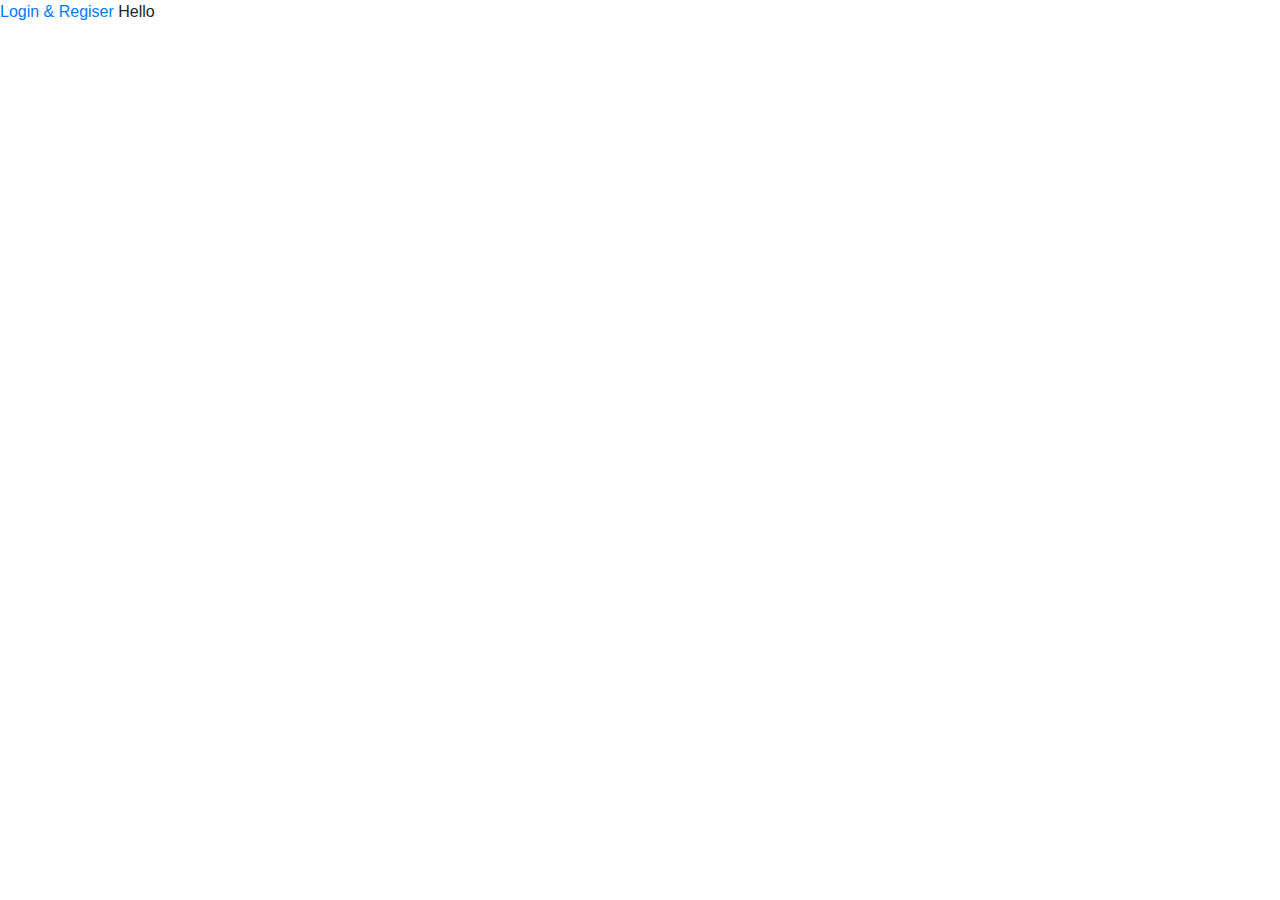
==== index.html @ 0d1318ca "feature ui form signin signup reset password" ====
<!DOCTYPE html>
<html lang="en">
<head>
    <meta charset="UTF-8">
    <meta name="viewport" content="width=device-width, initial-scale=1.0">
    <title>Document</title>

    <!-- Bootstrap css file -->
    <link rel="stylesheet" href="assets/css/bootstrap.min.css">

    <!-- Font Awesome icons -->
    <link rel="stylesheet" href="assets/css/all.min.css">

    <!-- custom css file -->
    <link rel="stylesheet" href="assets/css/styles.css">
</head>
<body>
    <a class="login-trigger" href="#" data-target="#form-login" data-toggle="modal">Login & Regiser</a>

    <div id="form-login" class="login-regiter modal fade" role="dialog">
        <div class="modal-dialog modal-custom">
            <div class="modal-content">
                <div class="modal-body content-form">
                    <button data-dismiss="modal" class="close">&times;</button>
                    <div class="form login-signup-reset">
                        <div class="tab-content">
                            <div class="form-active" id="login">
                                <h5 class="title">ĐĂNG NHẬP</h5>
                                <form action="" method="post">
                                    <div class="field-wrap">
                                        <label class="label-input">
                                            Email<span class="req">*</span>
                                        </label>
                                        <input id="email" name="username" type="email" required autocomplete="off" />
                                    </div>
    
                                    <div class="field-wrap" style="margin-bottom: 35px">
                                        <label class="label-input">
                                            Password<span class="req">*</span>
                                        </label>
                                        <input type="password" name="password" id="password" required autocomplete="off" />
                                    </div>
    
                                    <input in="Login" type="submit" name="button" value="ĐĂNG NHẬP" class="button button-block">
                                    <!-- <button name="button" class="button button-block">Log In</button> -->
                                    <div class="tab-form-active text-center">Bạn chưa có tài khoản? <a class="btn-signup" href="#signup">Đăng kí mới</a></div>
                                    <div class="tab-form-active text-center"><a href="#reset" class="btn-forgot">Quên mật khẩu</a></div>
                                </form>
                            </div>

                            <div id="signup" class="form-sign-up form-active" style="display: none">
                                <h5 class="title">ĐĂNG KÍ</h5>
                                <form action="" method="post">
                                    <div class="top-row">
                                        <div class="field-wrap row-custom">
                                            <!-- <label class="label-input">
                                                Tên<span class="req">*</span>
                                            </label> -->
                                            <input type="text" placeholder="Tên *" name="firstname" required autocomplete="off" />
                                        </div>
    
                                        <div class="field-wrap">
                                            <input type="text" placeholder="Họ *" name="lastname" required autocomplete="off" />
                                        </div>
                                    </div>
    
                                    <div class="field-wrap">
                                        <input type="email" name="email" placeholder="Email *" required autocomplete="off" />
                                    </div>

                                    <div class="field-wrap" style="margin-bottom: 35px">
                                        <input type="password" placeholder="Mật khẩu *" required autocomplete="off" />
                                    </div>

                                    <div class="field-wrap">
                                        <input type="text" name="birthday" placeholder="CMND *" required autocomplete="off" />
                                    </div>

                                    <div class="field-wrap">
                                        <input type="text" name="birthday" placeholder="Ngày/tháng/năm sinh *" required autocomplete="off" />
                                    </div>

                                    <div class="field-wrap">
                                        <input type="text" name="workUnit" placeholder="Đơn vị công tác *" required autocomplete="off" />
                                    </div>

                                    <div class="top-row">
                                        <div class="field-wrap">
                                            <input type="text" placeholder="Ngày vào làm *" name="dateWork" required autocomplete="off" />
                                        </div>
                                        <div class="field-wrap">
                                            <input type="text" placeholder="Chức vụ *" name="position" required autocomplete="off" />
                                        </div>
                                    </div>
    
                                    <button type="submit" name="register" class="button button-block" />ĐĂNG KÍ</button>
                                    <div class="tab-form-active text-center">Bạn có tài khoản? <a class="btn-signup" href="#login">Đăng nhập</a></div>
    
                                </form>
                            </div>

                            <div id="reset" style="display: none">
                                <h5 class="title">LẤY LẠI MẬT KHẨU</h5>
                                <form action="" method="post">
                                    <div class="field-wrap">
                                        <label class="label-input">
                                            Địa chỉ Email bạn đã đăng kí<span class="req">*</span>
                                        </label>
                                        <input id="email" name="username" type="email" required autocomplete="off" />
                                    </div>
    
                                    <input in="reset" type="submit" name="button" value="GỬI MẬT KHẨU" class="button button-block">
                                    <!-- <button name="button" class="button button-block">Log In</button> -->
                                    <div class="tab-form-active text-center">Bạn chưa có tài khoản? <a class="btn-signup" href="#signup">Đăng kí mới</a></div>
                                </form>
                            </div>

                        </div><!-- tab-content -->
                    </div> <!-- /form -->
                </div>
            </div>
        </div>
    </div>
    
    Hello
    <!-- Jquery js file -->
    <script src="assets/js/jquery.3.6.js"></script>
    <!-- Bootstrap js file -->
    <script src="assets/js/bootstrap.min.js"></script>

    <script src="assets/js/main.js"></script>
</body>
</html>
---- assets/css/styles.css ----
/*
    Theme Name: 
    Theme Description: 
    Author: Nguyen Dinh Trieu
    Version: 1.0.0
*/
body {
  font-family: 'Roboto', sans-serif;
}

/*
 =================== Table Of Content ===================
 1. Form Login & Register
*/
/*1. Form Login & Regiter*/
.login-regiter .modal-custom .modal-content {
  border: none;
  border-radius: 9px;
}

.login-regiter .modal-custom .modal-content .form-sign-up .field-wrap {
  margin-bottom: 15px !important;
}

.login-regiter .modal-custom .modal-content .content-form .form {
  max-width: 600px;
  margin: 15px auto;
  color: #000;
  padding: 0 20px;
}

.login-regiter .modal-custom .modal-content .content-form .form .tab-content .title {
  text-align: center;
  margin-bottom: 20px;
}

.login-regiter .modal-custom .modal-content .content-form .form .tab-content label {
  position: absolute;
  left: 13px;
  color: #333333c2;
  -webkit-transition: all 0.25s ease;
  transition: all 0.25s ease;
  -webkit-backface-visibility: hidden;
  pointer-events: none;
  font-size: 18px;
  top: 50%;
  -webkit-transform: translateY(-50%);
          transform: translateY(-50%);
}

.login-regiter .modal-custom .modal-content .content-form .form .tab-content label .req {
  margin: 2px;
}

.login-regiter .modal-custom .modal-content .content-form .form .tab-content label.active {
  -webkit-transform: translateY(20px);
  transform: translateY(20px);
  left: 2px;
  font-size: 14px;
}

.login-regiter .modal-custom .modal-content .content-form .form .tab-content label.active .req {
  opacity: 0;
}

.login-regiter .modal-custom .modal-content .content-form .form .tab-content .button {
  border: 0;
  outline: none;
  border-radius: 9px;
  padding: 10px 0;
  font-size: 18px;
  font-weight: 500;
  text-transform: uppercase;
  letter-spacing: .1em;
  background: #38aae6;
  color: #ffffff;
  -webkit-transition: all 0.5s ease;
  transition: all 0.5s ease;
  -webkit-appearance: none;
  margin-top: 5px;
  margin-bottom: 15px;
}

.login-regiter .modal-custom .modal-content .content-form .form .tab-content .button-block {
  display: block;
  width: 100%;
}

.login-regiter .modal-custom .modal-content .content-form .form .tab-content input {
  font-size: 18px;
  display: block;
  width: 100%;
  height: 100%;
  padding: 8px 10px;
  background: none;
  background-image: none;
  border: 1px solid #a0b3b0;
  border-radius: 9px;
  -webkit-transition: border-color .25s ease, -webkit-box-shadow .25s ease;
  transition: border-color .25s ease, -webkit-box-shadow .25s ease;
  transition: border-color .25s ease, box-shadow .25s ease;
  transition: border-color .25s ease, box-shadow .25s ease, -webkit-box-shadow .25s ease;
}

.login-regiter .modal-custom .modal-content .content-form .form .tab-content input:focus {
  outline: 0;
  border-color: #38aae6;
}

.login-regiter .modal-custom .modal-content .content-form .tab {
  color: #555;
  margin-bottom: 4px;
  font-size: 16px;
}

.login-regiter .modal-custom .modal-content .content-form .tab .btn-signup {
  text-decoration: none;
  color: #555;
  border-bottom: 1px solid #999999;
  -webkit-transition: all ease 0.3s;
  transition: all ease 0.3s;
  font-size: 16px;
}

.login-regiter .modal-custom .modal-content .content-form .tab .btn-signup:hover {
  color: #38aae6;
  border-bottom: 1px solid #38aae6;
}

.login-regiter .modal-custom .modal-content .content-form .btn-forgot {
  text-decoration: none;
  color: red;
}

.login-regiter .modal-custom .modal-content .content-form .text-center {
  text-align: center;
}

.login-regiter .modal-custom .modal-content .content-form .tab-group {
  list-style: none;
  padding: 0;
  margin: 0 0 20px 0;
}

.login-regiter .modal-custom .modal-content .content-form .tab-group:after {
  content: "";
  display: table;
  clear: both;
}

.login-regiter .modal-custom .modal-content .content-form .tab-group li a {
  display: block;
  text-decoration: none;
  padding: 15px;
  background: rgba(160, 179, 176, 0.25);
  color: #a0b3b0;
  font-size: 20px;
  float: left;
  width: 50%;
  text-align: center;
  cursor: pointer;
  -webkit-transition: .5s ease;
  transition: .5s ease;
}

.login-regiter .modal-custom .modal-content .content-form .tab-group li a:hover {
  background: #179b77;
  color: #ffffff;
}

.login-regiter .modal-custom .modal-content .content-form .tab-group .active a {
  background: #1ab188;
  color: #ffffff;
}

.login-regiter .modal-custom .modal-content .content-form .tab-content > div:last-child {
  display: none;
}

.login-regiter .modal-custom .modal-content .content-form .field-wrap {
  position: relative;
  margin-bottom: 30px;
}

.login-regiter .modal-custom .modal-content .content-form .top-row:after {
  content: "";
  display: table;
  clear: both;
}

.login-regiter .modal-custom .modal-content .content-form .top-row > div {
  float: left;
  width: 48%;
  margin-right: 4%;
}

.login-regiter .modal-custom .modal-content .content-form .top-row > div:last-child {
  margin: 0;
}
/*# sourceMappingURL=styles.css.map */
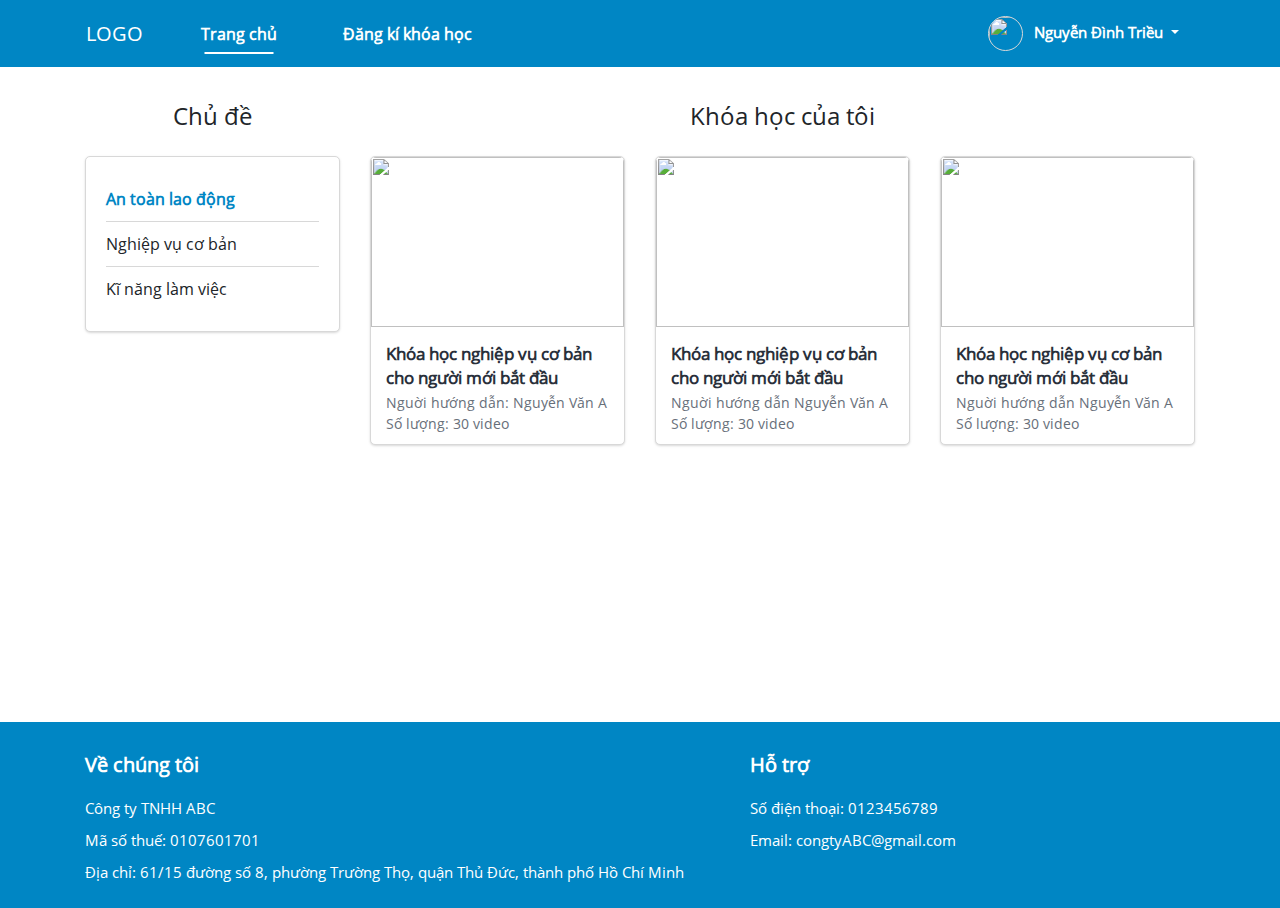
==== commit 6ca63e36: "feature ui user login" ====
--- a/index.html
+++ b/index.html
@@ -3,7 +3,7 @@
 <head>
     <meta charset="UTF-8">
     <meta name="viewport" content="width=device-width, initial-scale=1.0">
-    <title>Document</title>
+    <title>Trang chủ</title>
 
     <!-- Bootstrap css file -->
     <link rel="stylesheet" href="assets/css/bootstrap.min.css">
@@ -15,115 +15,155 @@
     <link rel="stylesheet" href="assets/css/styles.css">
 </head>
 <body>
-    <a class="login-trigger" href="#" data-target="#form-login" data-toggle="modal">Login & Regiser</a>
+    <div class="course-list-wp">
+        <div class="header">
+            <nav class="navbar navbar-expand-md navbar-light container">
+                <a class="navbar-brand logo" style="color: white; margin-right: 30px;" href="#">LOGO</a>
+                <button class="navbar-toggler" type="button" data-toggle="collapse" data-target="#navbarNavDropdown" aria-controls="navbarNavDropdown" aria-expanded="false" aria-label="Toggle navigation">
+                    <i class="fa fa-bars" style="color:#ffffff;" aria-hidden="true"></i>
+                </button>
 
-    <div id="form-login" class="login-regiter modal fade" role="dialog">
-        <div class="modal-dialog modal-custom">
-            <div class="modal-content">
-                <div class="modal-body content-form">
-                    <button data-dismiss="modal" class="close">&times;</button>
-                    <div class="form login-signup-reset">
-                        <div class="tab-content">
-                            <div class="form-active" id="login">
-                                <h5 class="title">ĐĂNG NHẬP</h5>
-                                <form action="" method="post">
-                                    <div class="field-wrap">
-                                        <label class="label-input">
-                                            Email<span class="req">*</span>
-                                        </label>
-                                        <input id="email" name="username" type="email" required autocomplete="off" />
-                                    </div>
-    
-                                    <div class="field-wrap" style="margin-bottom: 35px">
-                                        <label class="label-input">
-                                            Password<span class="req">*</span>
-                                        </label>
-                                        <input type="password" name="password" id="password" required autocomplete="off" />
-                                    </div>
-    
-                                    <input in="Login" type="submit" name="button" value="ĐĂNG NHẬP" class="button button-block">
-                                    <!-- <button name="button" class="button button-block">Log In</button> -->
-                                    <div class="tab-form-active text-center">Bạn chưa có tài khoản? <a class="btn-signup" href="#signup">Đăng kí mới</a></div>
-                                    <div class="tab-form-active text-center"><a href="#reset" class="btn-forgot">Quên mật khẩu</a></div>
-                                </form>
+                <div class="collapse navbar-collapse" id="navbarNavDropdown">
+                    <div class="navbar-nav nav-custom">
+                      <div style="display: flex; align-items: center;">
+                            <div class="nav-item">
+                                <a class="nav-link link-custom active" href="index.html">Trang chủ<span class="sr-only">(current)</span></a>
                             </div>
+                            <div class="nav-item">
+                                <a class="nav-link link-custom" href="regiterScourse.html">Đăng kí khóa học</a>
+                            </div>
+                      </div>
 
-                            <div id="signup" class="form-sign-up form-active" style="display: none">
-                                <h5 class="title">ĐĂNG KÍ</h5>
-                                <form action="" method="post">
-                                    <div class="top-row">
-                                        <div class="field-wrap row-custom">
-                                            <!-- <label class="label-input">
-                                                Tên<span class="req">*</span>
-                                            </label> -->
-                                            <input type="text" placeholder="Tên *" name="firstname" required autocomplete="off" />
+                        <div class="nav-item dropdown dropdown-info">
+                            <a class="nav-link dropdown-toggle info-user" href="#" id="navbarDropdownMenuLink" data-toggle="dropdown" aria-haspopup="true" aria-expanded="false">
+                                    <img class="avatar-user" src="https://64.media.tumblr.com/08e9fcba730f27bc84c15972f7a339ec/d969fd132721b19f-7a/s1280x1920/8ee0c44d857814e38a157ab944991b3f6662343e.jpg" alt="" srcset="">
+                                    <span class="name-user">Nguyễn Đình Triều</span>
+                            </a>
+                            <div class="dropdown-menu" aria-labelledby="navbarDropdownMenuLink">
+                                <a class="dropdown-item" href="#">Chỉnh sửa thông tin</a>
+                                <a class="dropdown-item" href="#">Đăng xuất</a>
+                            </div>
+                        </div>
+                    </div>
+                </div>
+            </nav>
+        </div>
+
+        <div class="container list-my-course">
+            <div class="row">
+                <div class="category col-md-12 col-lg-3">
+                    <h4 class="text-center title">Chủ đề</h4>
+                    <ul>
+                        <li class="item-cate active">An toàn lao động</li>
+                        <li class="item-cate">Nghiệp vụ cơ bản</li>
+                        <li class="item-cate">Kĩ năng làm việc</li>
+                    </ul>
+                </div>
+                
+                <div class="list-video col-md-12 col-lg-9">
+                    <h4 class="text-center title">Khóa học của tôi</h4>
+                    <ul class="row">
+                        <li class="col-sm-6 col-md-6 col-lg-4 item-course-wp">
+                            <div class="item">
+                                <a href="learnScourse.html">
+                                    <img class="img-fluid" src="https://64.media.tumblr.com/ae33a92f694ce59eba935b057c29a856/40fc6627ba1cdcf5-1a/s1280x1920/b0705d895f0a790297ae4bf7297b19aad769a8c6.jpg" alt="" srcset="">
+                                    <div class="source-info">
+                                        <h4 class="course-title">Khóa học nghiệp vụ cơ bản cho người mới bắt đầu</h4>
+                                        <div class="sub-title">
+                                            <span>Nguời hướng dẫn:</span>
+                                            <span>Nguyễn Văn A</span>
                                         </div>
-    
-                                        <div class="field-wrap">
-                                            <input type="text" placeholder="Họ *" name="lastname" required autocomplete="off" />
+                                        <div class="sub-title">
+                                            <span>Số lượng: </span>
+                                            <span>30 video</span>
                                         </div>
                                     </div>
-    
-                                    <div class="field-wrap">
-                                        <input type="email" name="email" placeholder="Email *" required autocomplete="off" />
-                                    </div>
-
-                                    <div class="field-wrap" style="margin-bottom: 35px">
-                                        <input type="password" placeholder="Mật khẩu *" required autocomplete="off" />
-                                    </div>
-
-                                    <div class="field-wrap">
-                                        <input type="text" name="birthday" placeholder="CMND *" required autocomplete="off" />
-                                    </div>
-
-                                    <div class="field-wrap">
-                                        <input type="text" name="birthday" placeholder="Ngày/tháng/năm sinh *" required autocomplete="off" />
-                                    </div>
-
-                                    <div class="field-wrap">
-                                        <input type="text" name="workUnit" placeholder="Đơn vị công tác *" required autocomplete="off" />
-                                    </div>
-
-                                    <div class="top-row">
-                                        <div class="field-wrap">
-                                            <input type="text" placeholder="Ngày vào làm *" name="dateWork" required autocomplete="off" />
+                                </a>
+                            </div>
+                        </li>
+                        <li class="col-sm-6 col-md-6 col-lg-4 item-course-wp">
+                            <div class="item">
+                                <a href="learnScourse.html">
+                                    <img class="img-fluid" src="https://64.media.tumblr.com/ae33a92f694ce59eba935b057c29a856/40fc6627ba1cdcf5-1a/s1280x1920/b0705d895f0a790297ae4bf7297b19aad769a8c6.jpg" alt="" srcset="">
+                                    <div class="source-info">
+                                        <h4 class="course-title">Khóa học nghiệp vụ cơ bản cho người mới bắt đầu</h4>
+                                        <div class="sub-title">
+                                            <span>Nguời hướng dẫn</span>
+                                            <span>Nguyễn Văn A</span>
                                         </div>
-                                        <div class="field-wrap">
-                                            <input type="text" placeholder="Chức vụ *" name="position" required autocomplete="off" />
+                                        <div class="sub-title">
+                                            <span>Số lượng: </span>
+                                            <span>30 video</span>
                                         </div>
                                     </div>
-    
-                                    <button type="submit" name="register" class="button button-block" />ĐĂNG KÍ</button>
-                                    <div class="tab-form-active text-center">Bạn có tài khoản? <a class="btn-signup" href="#login">Đăng nhập</a></div>
-    
-                                </form>
+                                </a>
                             </div>
-
-                            <div id="reset" style="display: none">
-                                <h5 class="title">LẤY LẠI MẬT KHẨU</h5>
-                                <form action="" method="post">
-                                    <div class="field-wrap">
-                                        <label class="label-input">
-                                            Địa chỉ Email bạn đã đăng kí<span class="req">*</span>
-                                        </label>
-                                        <input id="email" name="username" type="email" required autocomplete="off" />
+                        </li>
+                        <li class="col-sm-6 col-md-6 col-lg-4 item-course-wp">
+                            <div class="item">
+                                <a href="learnScourse.html">
+                                    <img class="img-fluid" src="https://64.media.tumblr.com/ae33a92f694ce59eba935b057c29a856/40fc6627ba1cdcf5-1a/s1280x1920/b0705d895f0a790297ae4bf7297b19aad769a8c6.jpg" alt="" srcset="">
+                                    <div class="source-info">
+                                        <h4 class="course-title">Khóa học nghiệp vụ cơ bản cho người mới bắt đầu</h4>
+                                        <div class="sub-title">
+                                            <span>Nguời hướng dẫn</span>
+                                            <span>Nguyễn Văn A</span>
+                                        </div>
+                                        <div class="sub-title">
+                                            <span>Số lượng: </span>
+                                            <span>30 video</span>
+                                        </div>
                                     </div>
-    
-                                    <input in="reset" type="submit" name="button" value="GỬI MẬT KHẨU" class="button button-block">
-                                    <!-- <button name="button" class="button button-block">Log In</button> -->
-                                    <div class="tab-form-active text-center">Bạn chưa có tài khoản? <a class="btn-signup" href="#signup">Đăng kí mới</a></div>
-                                </form>
+                                </a>
                             </div>
-
-                        </div><!-- tab-content -->
-                    </div> <!-- /form -->
+                        </li>
+                    </ul>
                 </div>
             </div>
         </div>
+
+        <div class="footer">
+            <div class="container">
+                <div class="row">
+                    <div class="col-lg-7">
+                        <div class="box">
+                            <div class="title">Về chúng tôi</div>
+                            <ul class="content">
+                                <li>Công ty TNHH ABC</li>
+                                <li>
+                                    <span>Mã số thuế:</span>
+                                    <span>0107601701</span>
+                                </li>
+                                <li>
+                                    <span>Địa chỉ:</span>
+                                    <span>61/15 đường số 8, phường Trường Thọ, quận Thủ Đức, thành phố Hồ Chí Minh</span>
+                                </li>
+                               
+                            </ul>
+                        </div>
+                    </div>
+                    <div class="col-lg-5">
+                        <div class="box">
+                            <div class="title">Hỗ trợ</div>
+                            <ul class="content">
+                                <li>
+                                    <span>Số điện thoại: </span>
+                                    <span>0123456789</span>
+                                </li>
+                                <li>
+                                    <span>Email: </span>
+                                    <span>congtyABC@gmail.com</span>
+                                </li>
+                            </ul>
+                        </div>
+                    </div>
+                </div>
+            </div>
+        </div>
+
     </div>
-    
-    Hello
-    <!-- Jquery js file -->
+
+         <!-- Jquery js file -->
     <script src="assets/js/jquery.3.6.js"></script>
     <!-- Bootstrap js file -->
     <script src="assets/js/bootstrap.min.js"></script>
--- a/assets/css/styles.css
+++ b/assets/css/styles.css
@@ -1,18 +1,302 @@
+@charset "UTF-8";
 /*
     Theme Name: 
     Theme Description: 
     Author: Nguyen Dinh Trieu
     Version: 1.0.0
 */
+@font-face {
+  font-family: 'OpenSans';
+  src: url(../fonts/Open_Sans/OpenSans-Bold.ttf);
+}
+
+@font-face {
+  font-family: 'OpenSans';
+  src: url(../fonts/Open_Sans/OpenSans-Italic.ttf);
+}
+
+@font-face {
+  font-family: 'OpenSans';
+  src: url(../fonts/Open_Sans/OpenSans-Light.ttf);
+}
+
+@font-face {
+  font-family: 'OpenSans';
+  src: url(../fonts/Open_Sans/OpenSans-Semibold.ttf);
+}
+
+@font-face {
+  font-family: 'OpenSans';
+  src: url(../fonts/Open_Sans/OpenSans-Regular.ttf);
+}
+
 body {
-  font-family: 'Roboto', sans-serif;
+  font-family: 'OpenSans', sans-serif;
+}
+
+.text-center {
+  text-align: center;
+}
+
+ul {
+  padding: 0;
+  margin: 0;
+}
+
+ul li {
+  list-style: none;
 }
 
 /*
  =================== Table Of Content ===================
- 1. Form Login & Register
+ 1. Feature class
+ 2. Form Login & Register
+ 3. List Course (Đăng nhập thành công)
+ 4. Regiter Scourse (Đăng kí khóa học)
+ 5. Learn Scourse (Vào  học)
 */
-/*1. Form Login & Regiter*/
+/*1. Feature class*/
+/*Header*/
+.header {
+  background: #0086c4;
+  color: #ffffff;
+  margin-bottom: 25px;
+}
+
+.header .nav-custom {
+  display: -webkit-box;
+  display: -ms-flexbox;
+  display: flex;
+  -webkit-box-align: center;
+      -ms-flex-align: center;
+          align-items: center;
+  width: 100%;
+  -webkit-box-pack: justify;
+      -ms-flex-pack: justify;
+          justify-content: space-between;
+}
+
+.header .navbar-light .nav-item.active .nav-link,
+.header .navbar-light .nav-item:focus .nav-link,
+.header .navbar-light .nav-item:hover .nav-link {
+  color: #ffffff;
+}
+
+.header .navbar-light .nav-item.active .nav-link::before,
+.header .navbar-light .nav-item:focus .nav-link::before,
+.header .navbar-light .nav-item:hover .nav-link::before {
+  opacity: 1;
+  width: 75%;
+  -webkit-transition: all ease 0.3s;
+  transition: all ease 0.3s;
+}
+
+.header .navbar-light .nav-link.active,
+.header .navbar-light .nav-link:focus,
+.header .navbar-light .nav-link:hover {
+  color: #ffffff;
+}
+
+.header .navbar-light .nav-link.active::before,
+.header .navbar-light .nav-link:focus::before,
+.header .navbar-light .nav-link:hover::before {
+  opacity: 1;
+  width: 75%;
+  -webkit-transition: all ease 0.3s;
+  transition: all ease 0.3s;
+}
+
+.header .navbar-light .fa-bars {
+  color: #fff !important;
+}
+
+.header .navbar-light .navbar-toggler {
+  border-color: white;
+  color: #000;
+}
+
+.header .navbar-light .navbar-toggler .fa-bars {
+  color: #000;
+}
+
+.header .navbar-light .nav-item {
+  margin-left: 10px;
+  margin-right: 10px;
+  color: #ffffff;
+  position: relative;
+  font-weight: 600;
+  margin-right: 15px;
+}
+
+.header .navbar-light .nav-item::before {
+  position: absolute;
+  content: "";
+  bottom: 0;
+  left: 50%;
+  -webkit-transform: translateX(-50%);
+          transform: translateX(-50%);
+  width: 0;
+  height: 2px;
+  background: #ffffff;
+  opacity: 0;
+  -webkit-transition: all ease 0.3s;
+  transition: all ease 0.3s;
+}
+
+.header .navbar-light .nav-link {
+  margin-left: 10px;
+  margin-right: 10px;
+  color: #ffffff;
+  position: relative;
+  font-weight: 600;
+  margin-right: 15px;
+}
+
+.header .navbar-light .nav-link::before {
+  position: absolute;
+  content: "";
+  bottom: 0;
+  left: 50%;
+  -webkit-transform: translateX(-50%);
+          transform: translateX(-50%);
+  width: 0;
+  height: 2px;
+  background: #ffffff;
+  opacity: 0;
+  -webkit-transition: all ease 0.3s;
+  transition: all ease 0.3s;
+}
+
+.header .navbar-light .dropdown .nav-link {
+  margin-left: 0;
+  margin-right: 0;
+}
+
+.header .navbar-light .dropdown .nav-link::before {
+  display: none;
+}
+
+.header .navbar-light .info-user {
+  padding: 0.5rem 0;
+}
+
+.header .navbar-light .info-user .avatar-user {
+  width: 35px;
+  height: 35px;
+  border-radius: 50%;
+  border: 1px solid #d8d8d8;
+}
+
+.header .navbar-light .info-user .name-user {
+  color: #ffffff;
+  font-size: 15px;
+  font-weight: 600;
+  margin-left: 7px;
+}
+
+.header .navbar-light .dropdown-info .dropdown-item {
+  font-size: 15px;
+}
+
+/**/
+/*Item Course*/
+.item-course-wp {
+  margin-bottom: 30px;
+}
+
+.item-course-wp .item {
+  border-radius: 5px;
+  -webkit-box-shadow: 0 1px 3px 0 rgba(0, 0, 0, 0.1), 0 1px 2px 0 rgba(0, 0, 0, 0.06);
+          box-shadow: 0 1px 3px 0 rgba(0, 0, 0, 0.1), 0 1px 2px 0 rgba(0, 0, 0, 0.06);
+  background-color: #fff;
+  border: 1px solid #d8d8d8;
+  -webkit-transition: all ease 0.3s;
+  transition: all ease 0.3s;
+}
+
+.item-course-wp .item:hover {
+  -webkit-box-shadow: 0 3px 6px -4px rgba(0, 0, 0, 0.12), 0 6px 16px 0 rgba(0, 0, 0, 0.08), 0 9px 28px 8px rgba(0, 0, 0, 0.05);
+          box-shadow: 0 3px 6px -4px rgba(0, 0, 0, 0.12), 0 6px 16px 0 rgba(0, 0, 0, 0.08), 0 9px 28px 8px rgba(0, 0, 0, 0.05);
+}
+
+.item-course-wp .item:hover .course-title {
+  color: #0086c4 !important;
+}
+
+.item-course-wp .item a {
+  text-decoration: none;
+}
+
+.item-course-wp .item img {
+  width: 100%;
+  height: 170px;
+  -o-object-fit: cover;
+     object-fit: cover;
+  border-top-left-radius: 5px;
+  border-top-right-radius: 5px;
+}
+
+.item-course-wp .item .source-info {
+  padding: 10px 15px;
+}
+
+.item-course-wp .item .source-info .course-title {
+  line-clamp: 2;
+  overflow: hidden;
+  color: #29303b;
+  line-height: 1.4;
+  display: block;
+  font-size: 17px;
+  font-weight: 600;
+  overflow: hidden;
+  text-overflow: ellipsis;
+  display: -webkit-box;
+  -webkit-line-clamp: 2;
+  -webkit-box-orient: vertical;
+  -webkit-transition: all ease 0.3s;
+  transition: all ease 0.3s;
+  margin-bottom: 3px;
+  margin-top: 5px;
+}
+
+.item-course-wp .item .source-info .sub-title {
+  color: #686f7a;
+  font-size: 14px;
+}
+
+.return-home {
+  text-decoration: none !important;
+  cursor: pointer;
+}
+
+.return-home:hover {
+  color: #0086c4 !important;
+}
+
+.mr-15 {
+  margin-right: 15px;
+}
+
+.footer {
+  background: #0086c4;
+  color: #ffffff;
+  padding: 20px 0;
+}
+
+.footer .box .title {
+  font-size: 20px;
+  font-weight: 600;
+  margin: 8px 0 12px 0;
+}
+
+.footer .box .content li {
+  line-height: 2rem;
+  font-size: 15px;
+  font-weight: 500;
+}
+
+/**/
+/*2. Form Login & Regiter*/
 .login-regiter .modal-custom .modal-content {
   border: none;
   border-radius: 9px;
@@ -107,13 +391,13 @@
   border-color: #38aae6;
 }
 
-.login-regiter .modal-custom .modal-content .content-form .tab {
+.login-regiter .modal-custom .modal-content .content-form .tab-form-active {
   color: #555;
   margin-bottom: 4px;
   font-size: 16px;
 }
 
-.login-regiter .modal-custom .modal-content .content-form .tab .btn-signup {
+.login-regiter .modal-custom .modal-content .content-form .tab-form-active .btn-signup {
   text-decoration: none;
   color: #555;
   border-bottom: 1px solid #999999;
@@ -122,18 +406,14 @@
   font-size: 16px;
 }
 
-.login-regiter .modal-custom .modal-content .content-form .tab .btn-signup:hover {
+.login-regiter .modal-custom .modal-content .content-form .tab-form-active .btn-signup:hover {
   color: #38aae6;
   border-bottom: 1px solid #38aae6;
 }
 
-.login-regiter .modal-custom .modal-content .content-form .btn-forgot {
+.login-regiter .modal-custom .modal-content .content-form .tab-form-active .btn-forgot {
   text-decoration: none;
   color: red;
-}
-
-.login-regiter .modal-custom .modal-content .content-form .text-center {
-  text-align: center;
 }
 
 .login-regiter .modal-custom .modal-content .content-form .tab-group {
@@ -197,4 +477,153 @@
 .login-regiter .modal-custom .modal-content .content-form .top-row > div:last-child {
   margin: 0;
 }
+
+/*3. Course list*/
+.list-my-course {
+  min-height: calc(100vh - 270px);
+}
+
+.list-my-course .title {
+  margin-bottom: 25px;
+  margin-top: 10px;
+}
+
+.category {
+  margin-bottom: 20px;
+}
+
+.category ul {
+  background-color: #fff;
+  border: 1px solid #d8d8d8;
+  border-radius: 5px;
+  padding: 20px;
+  -webkit-box-shadow: 0 1px 3px 0 rgba(0, 0, 0, 0.1), 0 1px 2px 0 rgba(0, 0, 0, 0.06);
+          box-shadow: 0 1px 3px 0 rgba(0, 0, 0, 0.1), 0 1px 2px 0 rgba(0, 0, 0, 0.06);
+}
+
+.category ul .item-cate {
+  padding: 10px 0;
+  border-bottom: 1px solid #d8d8d8;
+  cursor: pointer;
+  font-size: 16px;
+}
+
+.category ul .item-cate:hover {
+  color: #0086c4;
+}
+
+.category ul .item-cate:last-child {
+  border-bottom: none;
+}
+
+.category ul .item-cate.active {
+  font-weight: 600;
+  color: #0086c4;
+}
+
+/*4. Regiter Scourse*/
+/*5. Learn Scourse (Vào  học)*/
+.learn-scourse .learn-content {
+  padding-top: 20px;
+  padding-bottom: 30px;
+}
+
+.learn-scourse .learn-content .content {
+  margin-bottom: 30px;
+}
+
+.learn-scourse .learn-content .title {
+  font-weight: 600;
+  font-size: 17px;
+}
+
+.learn-scourse .learn-content .title .return-home {
+  color: #000;
+}
+
+.learn-scourse .learn-content .name-scourse {
+  font-weight: 900;
+  padding: 15px 0 7px 0;
+}
+
+.learn-scourse .learn-content .col-title {
+  font-weight: 700;
+  font-size: 1.3rem;
+}
+
+.learn-scourse .learn-content .col-title .text-normal {
+  font-size: .875rem;
+  line-height: 1.6;
+}
+
+.learn-scourse .learn-content .start-video {
+  -webkit-box-shadow: 0 1px 3px 0 rgba(0, 0, 0, 0.1), 0 1px 2px 0 rgba(0, 0, 0, 0.06);
+          box-shadow: 0 1px 3px 0 rgba(0, 0, 0, 0.1), 0 1px 2px 0 rgba(0, 0, 0, 0.06);
+  background-color: #fff;
+  border: 1px solid #d8d8d8;
+  border-radius: 10px;
+  margin-bottom: 10px;
+}
+
+.learn-scourse .learn-content .start-video a {
+  text-decoration: none;
+}
+
+.learn-scourse .learn-content .start-video .img-video {
+  width: 100%;
+  height: 200px;
+  border-top-left-radius: 10px;
+  border-top-right-radius: 10px;
+  position: relative;
+}
+
+.learn-scourse .learn-content .start-video .img-video img {
+  width: 100%;
+  height: 100%;
+  -o-object-fit: cover;
+     object-fit: cover;
+  border-top-left-radius: 10px;
+  border-top-right-radius: 10px;
+}
+
+.learn-scourse .learn-content .start-video .img-video .icon-play {
+  position: absolute;
+  top: 50%;
+  left: 50%;
+  -webkit-transform: translate(-50%, -50%);
+          transform: translate(-50%, -50%);
+  width: 50px;
+  height: 50px;
+}
+
+.learn-scourse .learn-content .start-video .source-info {
+  padding: 10px 15px;
+}
+
+.learn-scourse .learn-content .start-video .source-info ul {
+  width: 175px;
+  margin: 0 auto;
+}
+
+.learn-scourse .learn-content .start-video .source-info li {
+  line-height: 1.4rem;
+  font-size: .875rem;
+  color: #494949;
+}
+
+.learn-scourse .learn-content .start-video .source-info .btn-start {
+  min-width: 150px;
+  padding: 0 16px;
+  line-height: 40px;
+  text-transform: uppercase;
+  font-size: 1rem;
+  letter-spacing: 1.5px;
+  border-radius: 10px;
+  background: #0086c4;
+  margin: 20px 0;
+  display: inline-block;
+  color: #ffffff;
+  outline: none;
+  border: none;
+}
 /*# sourceMappingURL=styles.css.map */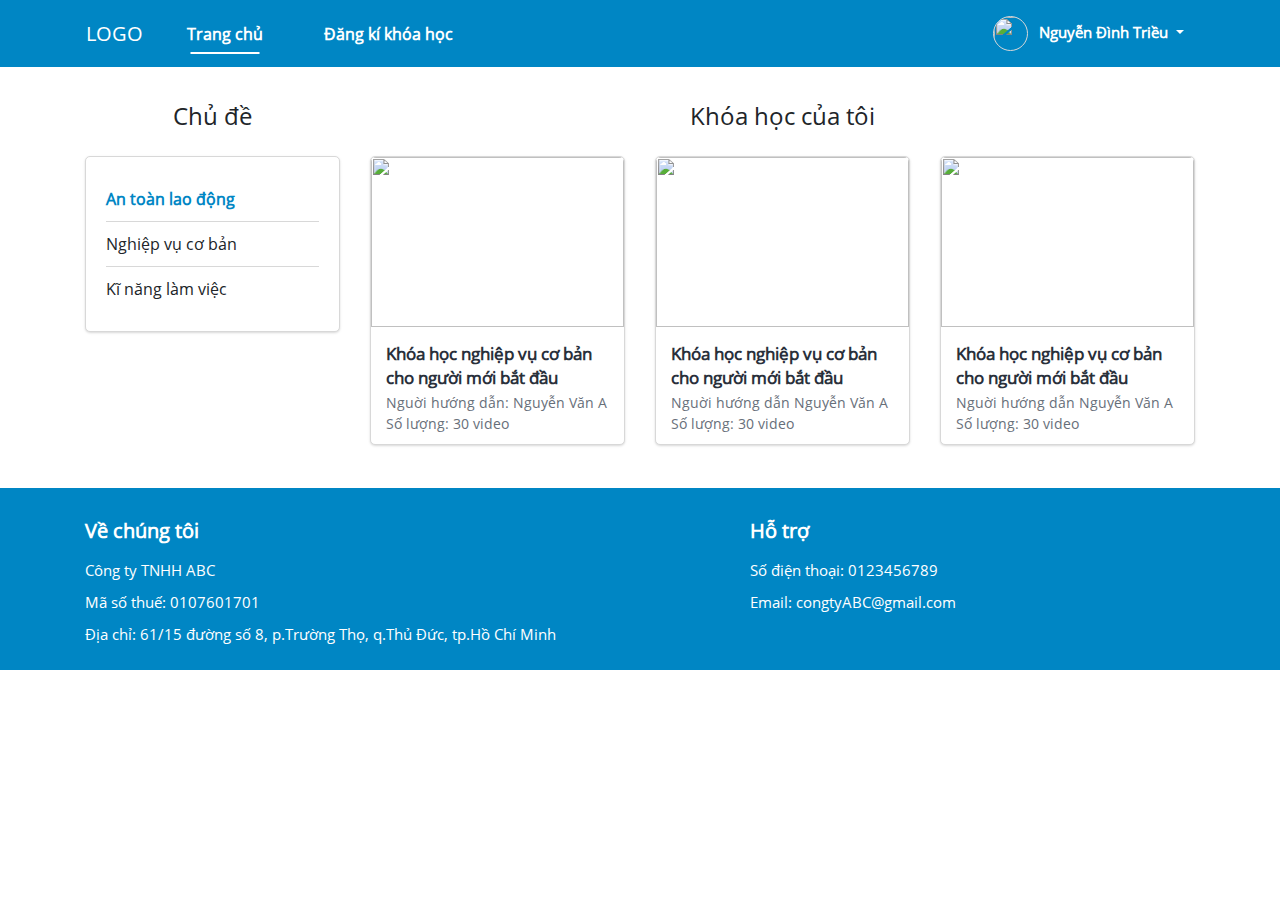
==== commit 53688db9: "create project" ====
--- a/index.html
+++ b/index.html
@@ -17,36 +17,38 @@
 <body>
     <div class="course-list-wp">
         <div class="header">
-            <nav class="navbar navbar-expand-md navbar-light container">
-                <a class="navbar-brand logo" style="color: white; margin-right: 30px;" href="#">LOGO</a>
-                <button class="navbar-toggler" type="button" data-toggle="collapse" data-target="#navbarNavDropdown" aria-controls="navbarNavDropdown" aria-expanded="false" aria-label="Toggle navigation">
-                    <i class="fa fa-bars" style="color:#ffffff;" aria-hidden="true"></i>
-                </button>
-
-                <div class="collapse navbar-collapse" id="navbarNavDropdown">
-                    <div class="navbar-nav nav-custom">
-                      <div style="display: flex; align-items: center;">
-                            <div class="nav-item">
-                                <a class="nav-link link-custom active" href="index.html">Trang chủ<span class="sr-only">(current)</span></a>
-                            </div>
-                            <div class="nav-item">
-                                <a class="nav-link link-custom" href="regiterScourse.html">Đăng kí khóa học</a>
-                            </div>
-                      </div>
-
-                        <div class="nav-item dropdown dropdown-info">
-                            <a class="nav-link dropdown-toggle info-user" href="#" id="navbarDropdownMenuLink" data-toggle="dropdown" aria-haspopup="true" aria-expanded="false">
-                                    <img class="avatar-user" src="https://64.media.tumblr.com/08e9fcba730f27bc84c15972f7a339ec/d969fd132721b19f-7a/s1280x1920/8ee0c44d857814e38a157ab944991b3f6662343e.jpg" alt="" srcset="">
-                                    <span class="name-user">Nguyễn Đình Triều</span>
-                            </a>
-                            <div class="dropdown-menu" aria-labelledby="navbarDropdownMenuLink">
-                                <a class="dropdown-item" href="#">Chỉnh sửa thông tin</a>
-                                <a class="dropdown-item" href="#">Đăng xuất</a>
+            <div class="header">
+                <nav class="navbar navbar-expand-md navbar-light container">
+                    <a class="navbar-brand logo" style="color: white;" href="#">LOGO</a>
+                    <button class="navbar-toggler" type="button" data-toggle="collapse" data-target="#navbarNavDropdown" aria-controls="navbarNavDropdown" aria-expanded="false" aria-label="Toggle navigation">
+                        <i class="fa fa-bars" style="color:#ffffff;" aria-hidden="true"></i>
+                    </button>
+    
+                    <div class="collapse navbar-collapse" id="navbarNavDropdown">
+                        <div class="navbar-nav nav-custom">
+                          <div style="display: flex; align-items: center;">
+                                <div class="nav-item active">
+                                    <a class="nav-link link-custom" href="index.html">Trang chủ<span class="sr-only">(current)</span></a>
+                                </div>
+                                <div class="nav-item ">
+                                    <a class="nav-link link-custom" href="regiterScourse.html">Đăng kí khóa học</a>
+                                </div>
+                          </div>
+    
+                            <div class="nav-item dropdown dropdown-info">
+                                <a class="nav-link dropdown-toggle info-user" href="#" id="navbarDropdownMenuLink" data-toggle="dropdown" aria-haspopup="true" aria-expanded="false">
+                                        <img class="avatar-user" src="https://64.media.tumblr.com/08e9fcba730f27bc84c15972f7a339ec/d969fd132721b19f-7a/s1280x1920/8ee0c44d857814e38a157ab944991b3f6662343e.jpg" alt="" srcset="">
+                                        <span class="name-user">Nguyễn Đình Triều</span>
+                                </a>
+                                <div class="dropdown-menu" aria-labelledby="navbarDropdownMenuLink">
+                                    <a class="dropdown-item" href="#">Chỉnh sửa thông tin</a>
+                                    <a class="dropdown-item" href="#">Đăng xuất</a>
+                                </div>
                             </div>
                         </div>
                     </div>
-                </div>
-            </nav>
+                </nav>
+            </div>
         </div>
 
         <div class="container list-my-course">
@@ -136,7 +138,7 @@
                                 </li>
                                 <li>
                                     <span>Địa chỉ:</span>
-                                    <span>61/15 đường số 8, phường Trường Thọ, quận Thủ Đức, thành phố Hồ Chí Minh</span>
+                                    <span>61/15 đường số 8, p.Trường Thọ, q.Thủ Đức, tp.Hồ Chí Minh</span>
                                 </li>
                                
                             </ul>
--- a/assets/css/styles.css
+++ b/assets/css/styles.css
@@ -76,6 +76,10 @@
           justify-content: space-between;
 }
 
+.header .navbar-light {
+  padding-bottom: 0.5rem;
+}
+
 .header .navbar-light .nav-item.active .nav-link,
 .header .navbar-light .nav-item:focus .nav-link,
 .header .navbar-light .nav-item:hover .nav-link {
@@ -91,21 +95,6 @@
   transition: all ease 0.3s;
 }
 
-.header .navbar-light .nav-link.active,
-.header .navbar-light .nav-link:focus,
-.header .navbar-light .nav-link:hover {
-  color: #ffffff;
-}
-
-.header .navbar-light .nav-link.active::before,
-.header .navbar-light .nav-link:focus::before,
-.header .navbar-light .nav-link:hover::before {
-  opacity: 1;
-  width: 75%;
-  -webkit-transition: all ease 0.3s;
-  transition: all ease 0.3s;
-}
-
 .header .navbar-light .fa-bars {
   color: #fff !important;
 }
@@ -125,7 +114,6 @@
   color: #ffffff;
   position: relative;
   font-weight: 600;
-  margin-right: 15px;
 }
 
 .header .navbar-light .nav-item::before {
@@ -286,7 +274,7 @@
 .footer .box .title {
   font-size: 20px;
   font-weight: 600;
-  margin: 8px 0 12px 0;
+  margin: 8px 0;
 }
 
 .footer .box .content li {
@@ -480,7 +468,7 @@
 
 /*3. Course list*/
 .list-my-course {
-  min-height: calc(100vh - 270px);
+  min-height: 396px;
 }
 
 .list-my-course .title {
@@ -522,6 +510,15 @@
 }
 
 /*4. Regiter Scourse*/
+.register-course .by-course {
+  min-height: 396px;
+}
+
+.register-course .title {
+  margin-bottom: 25px;
+  margin-top: 10px;
+}
+
 /*5. Learn Scourse (Vào  học)*/
 .learn-scourse .learn-content {
   padding-top: 20px;
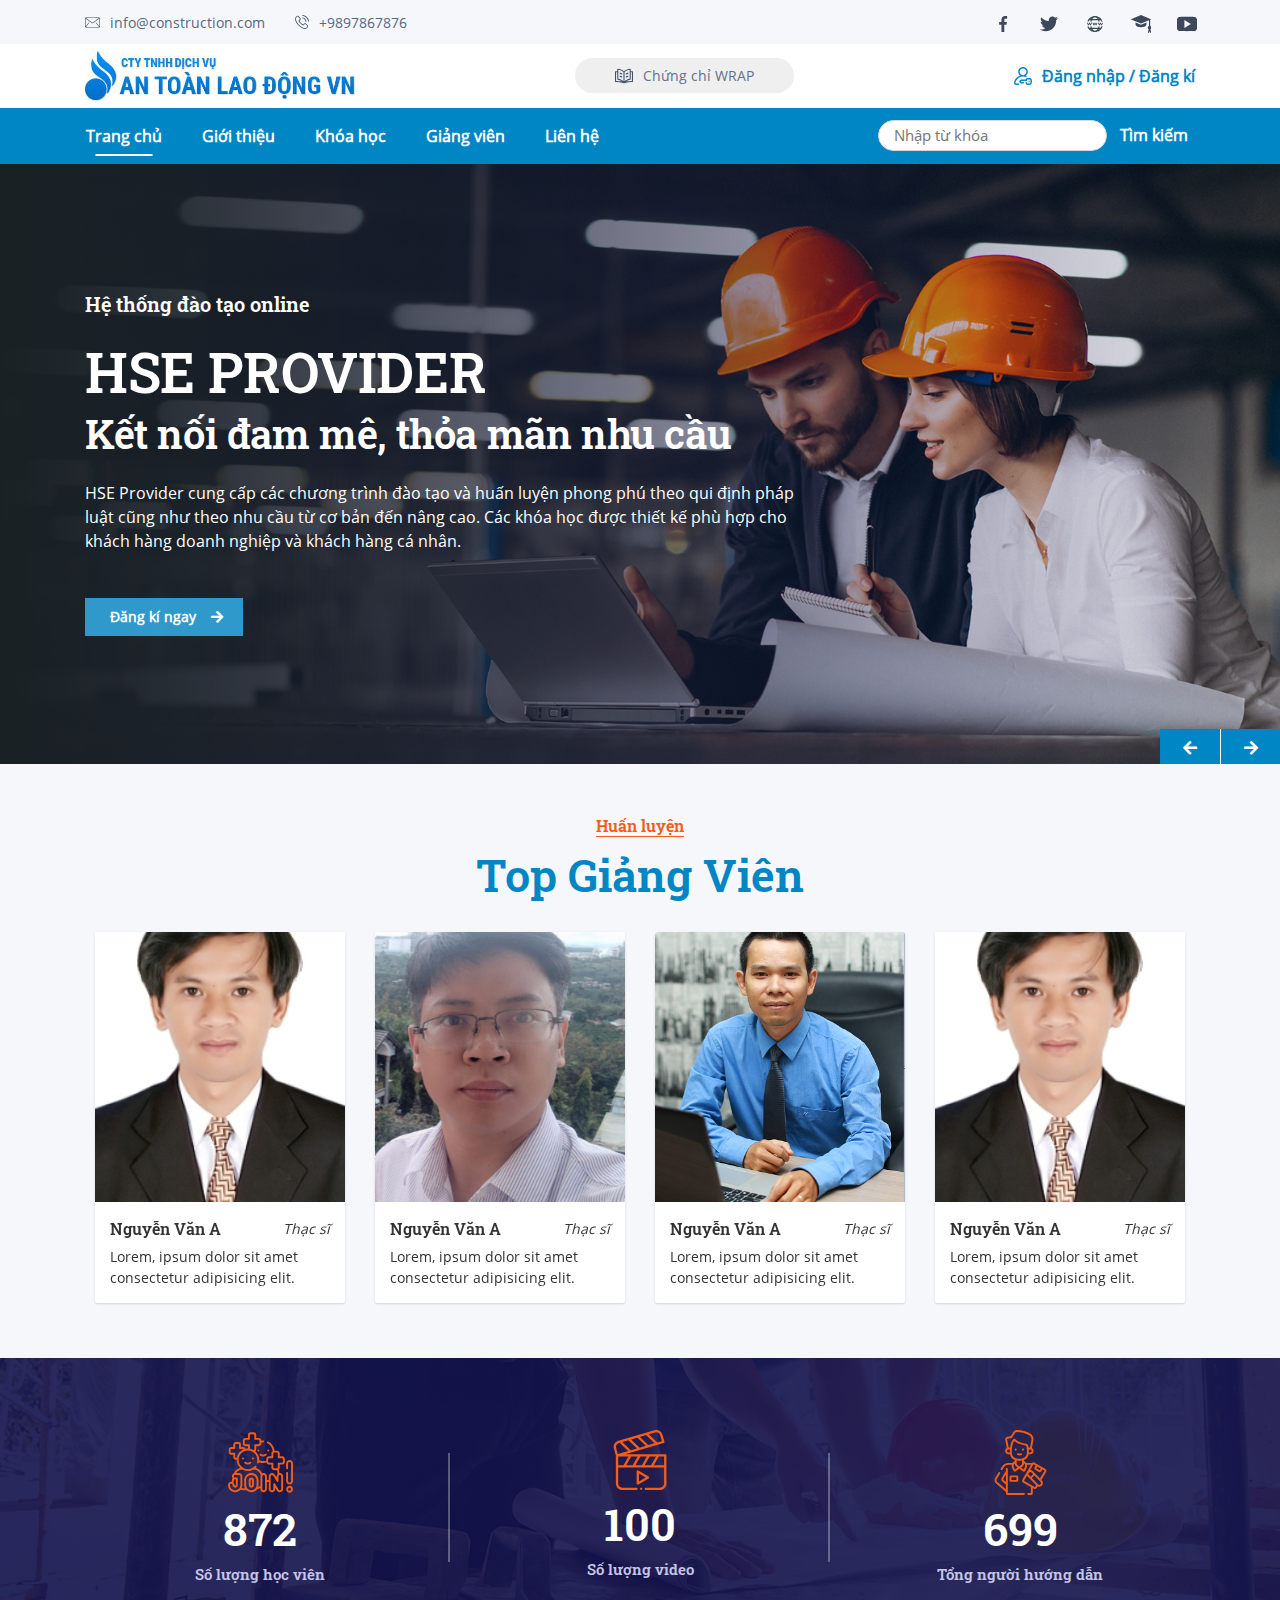
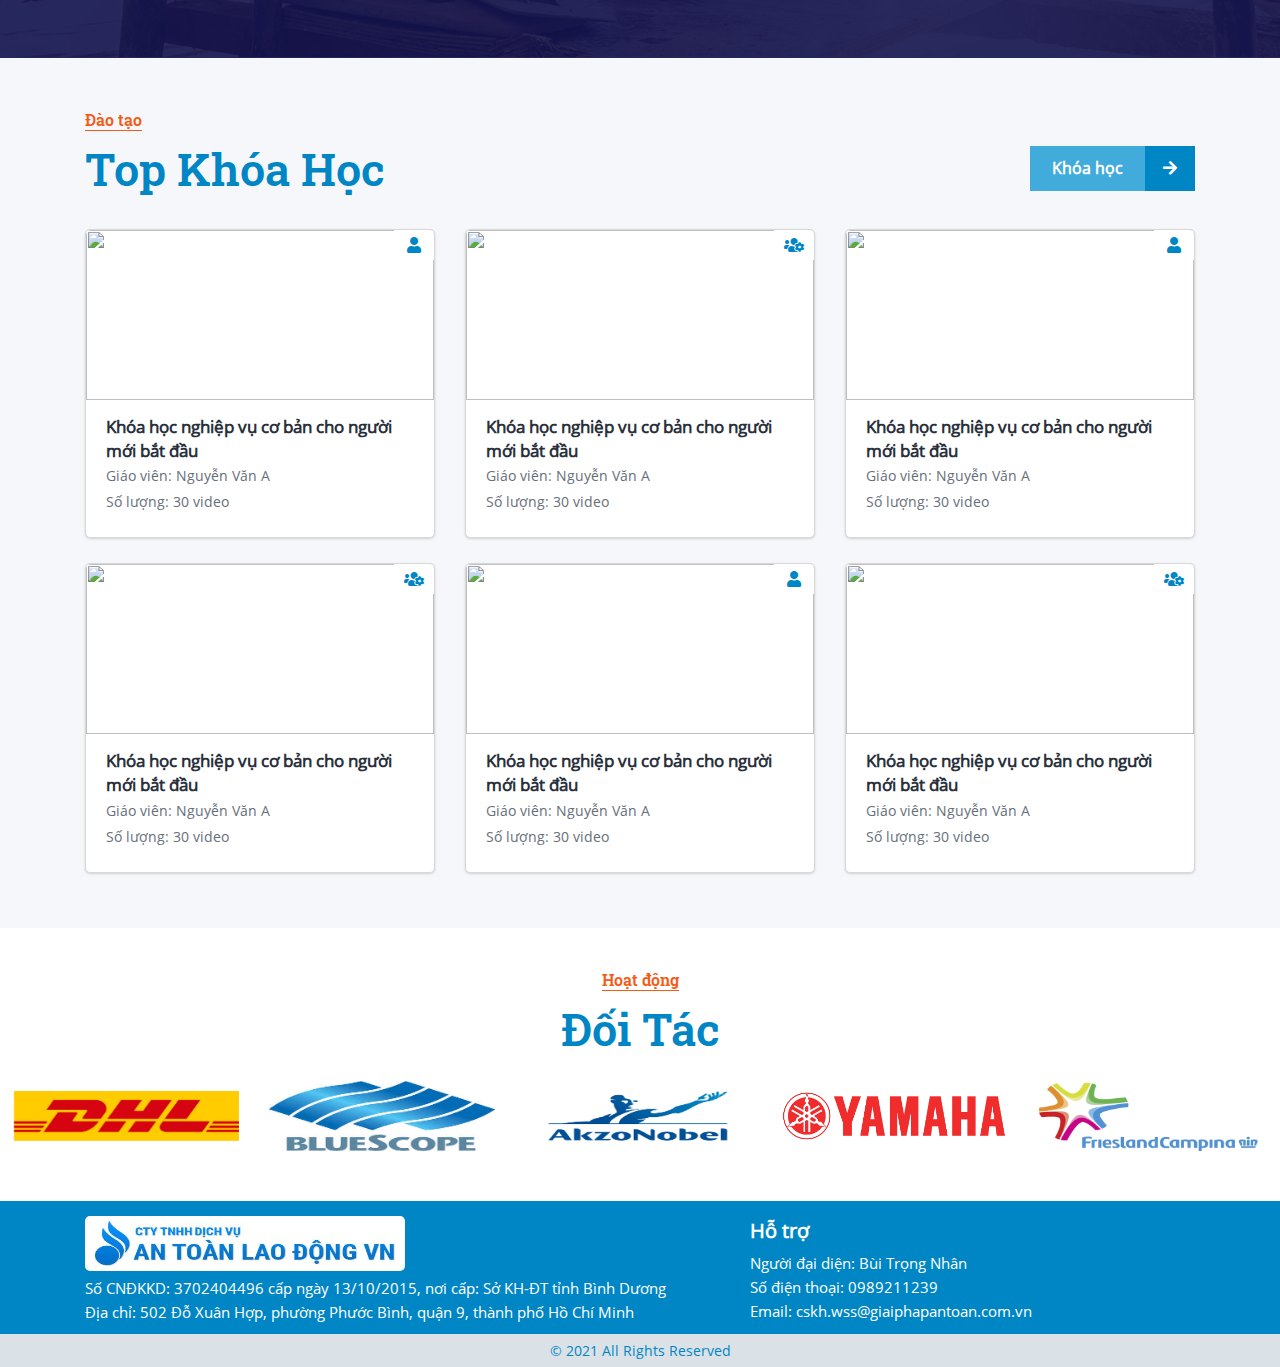
==== commit 5da0d104: "update ui" ====
--- a/index.html
+++ b/index.html
@@ -3,76 +3,376 @@
 <head>
     <meta charset="UTF-8">
     <meta name="viewport" content="width=device-width, initial-scale=1.0">
-    <title>Trang chủ</title>
+    <title>Document</title>
 
     <!-- Bootstrap css file -->
-    <link rel="stylesheet" href="assets/css/bootstrap.min.css">
-
-    <!-- Font Awesome icons -->
-    <link rel="stylesheet" href="assets/css/all.min.css">
-
-    <!-- custom css file -->
-    <link rel="stylesheet" href="assets/css/styles.css">
+   <link rel="stylesheet" href="./assets/css/bootstrap.min.css">
+
+   <!-- Font Awesome icons -->
+   <link href="./assets/css/all.css" rel="stylesheet">
+
+   <!-- CSS Carousel -->
+   <link rel="stylesheet" href="./assets/owl-carousel/assets/owl.carousel.min.css">
+   <link rel="stylesheet" href="./assets/owl-carousel/assets/owl.theme.default.min.css">
+
+   <!-- custom css file -->
+   <link rel="stylesheet" href="./assets/css/styles.css">
 </head>
 <body>
-    <div class="course-list-wp">
+    <div class="home-page">
+        <div id="top-bar">
+            <div class="top-bar-wp container">
+                <!-- Top bar content -->
+                <div class="top-bar-content">
+                    <span class="svg-bar-content"><img src="./assets/flaticon/iconEmail.svg" alt="">info@construction.com</span>
+                    <span class="svg-bar-content"><img class="phone-call" src="./assets/flaticon/iconPhone.svg" alt="">+9897867876</span>
+                </div>
+                <!-- Top bar social -->
+                <div class="top-bar-social">
+                    <ul>     
+                        <li class="icon-social"><a href="#"><img src="./assets/flaticon/iconFB.svg" alt=""></a></li>
+                        <li class="icon-social"><a href="#"><img class="icon-twitter" src="./assets/flaticon/iconTwitter.svg" alt=""></a></li>
+                        <li class="icon-social"><a href="#"><img src="./assets/flaticon/iconWebsite.svg" alt=""></a></li>
+                        <li class="icon-social"><a href="#"><img class="icon-school" src="./assets/flaticon/graduation-hat.svg" alt=""></a></li>
+                        <li class="icon-social"><a href="#"><img class="icon-youtube" src="./assets/flaticon/iconYoutube.svg" alt=""></a></li>
+
+                    </ul>
+                </div>
+            </div>     
+        </div>
+
+        <div id="header-company">
+            <div class="container">
+                <div class="header-inner">
+                    <div class="site-logo">
+                        <a href="index.html"><img class="site-logo-inner" src="./assets/images/logo-atld.png" alt=""></a>
+                    </div>
+                    <div class="company-if"><img src="./assets/flaticon/book.svg" alt="">Chứng chỉ WRAP</div>
+                    <div class="site-login login-trigger" data-target="#form-login" data-toggle="modal">
+                        <img src="./assets/flaticon/login.svg" alt="">
+                       Đăng nhập / Đăng kí
+                    </div>
+                </div>
+            </div>
+        </div>
+        
         <div class="header">
-            <div class="header">
-                <nav class="navbar navbar-expand-md navbar-light container">
-                    <a class="navbar-brand logo" style="color: white;" href="#">LOGO</a>
-                    <button class="navbar-toggler" type="button" data-toggle="collapse" data-target="#navbarNavDropdown" aria-controls="navbarNavDropdown" aria-expanded="false" aria-label="Toggle navigation">
-                        <i class="fa fa-bars" style="color:#ffffff;" aria-hidden="true"></i>
-                    </button>
-    
-                    <div class="collapse navbar-collapse" id="navbarNavDropdown">
-                        <div class="navbar-nav nav-custom">
-                          <div style="display: flex; align-items: center;">
-                                <div class="nav-item active">
-                                    <a class="nav-link link-custom" href="index.html">Trang chủ<span class="sr-only">(current)</span></a>
+            <nav class="navbar navbar-expand-lg navbar-light container">
+                <a class="navbar-brand logo" href="index.html" style="display: none;">
+                    <img class="img-logo" src="./assets/images/logo-atld.png" alt="">
+                </a>
+                <button class="navbar-toggler" type="button" data-toggle="collapse" data-target="#navbarNavDropdown" aria-controls="navbarNavDropdown" aria-expanded="false" aria-label="Toggle navigation">
+                    <i class="fa fa-bars" style="color:#ffffff;" aria-hidden="true"></i>
+                </button>
+
+                <div class="collapse navbar-collapse" id="navbarNavDropdown">
+                    <div class="navbar-nav nav-custom">
+                        <div style="display: flex; align-items: center;">
+                            <div class="nav-item active">
+                                <a class="nav-link link-custom" href="#">Trang chủ<span class="sr-only">(current)</span></a>
+                            </div>
+                            <div class="nav-item ">
+                                <a class="nav-link link-custom respon-none" href="#">Giới thiệu</a>
+                            </div>
+                            <div class="nav-item ">
+                                <a class="nav-link link-custom" href="#">Khóa học</a>
+                            </div>
+                            <div class="nav-item ">
+                                <a class="nav-link link-custom dl-none" href="#">Giảng viên</a>
+                            </div>
+                            <div class="nav-item ">
+                                <a class="nav-link link-custom respon-none" href="#">Liên hệ</a>
+                            </div>
+                        </div>
+
+                        <div class="nav-item nav-search">
+                            <input class="search-header" placeholder="Nhập từ khóa" />
+                            <button class="btn-search">Tìm kiếm</button>
+                        </div>
+
+                        <!-- <div class="site-login" data-target="#form-login" data-toggle="modal">
+                           Đăng nhập
+                        </div> -->
+
+                        <!-- Form đăng nhập/đăng kí -->
+                        <div id="form-login" class="login-regiter modal fade" role="dialog">
+                            <div class="modal-dialog modal-custom">
+                                <div class="modal-content">
+                                    <div class="modal-body content-form">
+                                        <button data-dismiss="modal" class="close">&times;</button>
+                                        <div class="form login-signup-reset">
+                                            <div class="tab-content">
+                                                <div class="form-active" id="login">
+                                                    <h5 class="title">ĐĂNG NHẬP</h5>
+                                                    <form action="" method="post">
+                                                        <div class="field-wrap">
+                                                            <label class="label-input">
+                                                                Email<span class="req">*</span>
+                                                            </label>
+                                                            <input id="email" name="username" type="email" required autocomplete="off" />
+                                                        </div>
+                        
+                                                        <div class="field-wrap">
+                                                            <label class="label-input">
+                                                                Password<span class="req">*</span>
+                                                            </label>
+                                                            <input type="password" name="password" id="password" required autocomplete="off" />
+                                                        </div>
+                        
+                                                        <input in="Login" type="submit" name="button" value="ĐĂNG NHẬP" class="button button-block">
+                                                        <!-- <button name="button" class="button button-block">Log In</button> -->
+                                                        <div class="tab-form-active text-center">Bạn chưa có tài khoản? <a class="btn-signup" href="#signup">Đăng kí mới</a></div>
+                                                        <div class="tab-form-active text-center"><a href="#reset" class="btn-forgot">Quên mật khẩu</a></div>
+                                                    </form>
+                                                </div>
+                    
+                                                <div id="signup" class="form-sign-up form-active" style="display: none">
+                                                    <h5 class="title">ĐĂNG KÍ</h5>
+                                                    <form action="" method="post">
+                                                        <div class="top-row">
+                                                            <div class="field-wrap row-custom">
+                                                                <!-- <label class="label-input">
+                                                                    Tên<span class="req">*</span>
+                                                                </label> -->
+                                                                <input type="text" placeholder="Tên *" name="firstname" required autocomplete="off" />
+                                                            </div>
+                        
+                                                            <div class="field-wrap">
+                                                                <input type="text" placeholder="Họ *" name="lastname" required autocomplete="off" />
+                                                            </div>
+                                                        </div>
+                        
+                                                        <div class="field-wrap">
+                                                            <input type="email" name="email" placeholder="Email *" required autocomplete="off" />
+                                                        </div>
+                    
+                                                        <div class="field-wrap" style="margin-bottom: 35px">
+                                                            <input type="password" placeholder="Mật khẩu *" required autocomplete="off" />
+                                                        </div>
+                    
+                                                        <div class="field-wrap">
+                                                            <input type="text" name="birthday" placeholder="CMND *" required autocomplete="off" />
+                                                        </div>
+                    
+                                                        <div class="field-wrap">
+                                                            <input type="text" name="birthday" placeholder="Ngày/tháng/năm sinh *" required autocomplete="off" />
+                                                        </div>
+                    
+                                                        <div class="field-wrap">
+                                                            <input type="text" name="workUnit" placeholder="Đơn vị công tác *" required autocomplete="off" />
+                                                        </div>
+                    
+                                                        <div class="top-row">
+                                                            <div class="field-wrap">
+                                                                <input type="text" placeholder="Ngày vào làm *" name="dateWork" required autocomplete="off" />
+                                                            </div>
+                                                            <div class="field-wrap">
+                                                                <input type="text" placeholder="Chức vụ *" name="position" required autocomplete="off" />
+                                                            </div>
+                                                        </div>
+                        
+                                                        <button type="submit" name="register" class="button button-block" />ĐĂNG KÍ</button>
+                                                        <div class="tab-form-active text-center">Bạn có tài khoản? <a class="btn-signup" href="#login">Đăng nhập</a></div>
+                        
+                                                    </form>
+                                                </div>
+                    
+                                                <div id="reset" style="display: none">
+                                                    <h5 class="title">LẤY LẠI MẬT KHẨU</h5>
+                                                    <form action="" method="post">
+                                                        <div class="field-wrap">
+                                                            <label class="label-input">
+                                                                Địa chỉ Email bạn đã đăng kí<span class="req">*</span>
+                                                            </label>
+                                                            <input id="email" name="username" type="email" required autocomplete="off" />
+                                                        </div>
+                        
+                                                        <input in="reset" type="submit" name="button" value="GỬI MẬT KHẨU" class="button button-block">
+                                                        <!-- <button name="button" class="button button-block">Log In</button> -->
+                                                        <div class="tab-form-active text-center">Bạn chưa có tài khoản? <a class="btn-signup" href="#signup">Đăng kí mới</a></div>
+                                                    </form>
+                                                </div>
+                    
+                                            </div><!-- tab-content -->
+                                        </div> <!-- /form -->
+                                    </div>
                                 </div>
-                                <div class="nav-item ">
-                                    <a class="nav-link link-custom" href="regiterScourse.html">Đăng kí khóa học</a>
-                                </div>
-                          </div>
-    
-                            <div class="nav-item dropdown dropdown-info">
-                                <a class="nav-link dropdown-toggle info-user" href="#" id="navbarDropdownMenuLink" data-toggle="dropdown" aria-haspopup="true" aria-expanded="false">
-                                        <img class="avatar-user" src="https://64.media.tumblr.com/08e9fcba730f27bc84c15972f7a339ec/d969fd132721b19f-7a/s1280x1920/8ee0c44d857814e38a157ab944991b3f6662343e.jpg" alt="" srcset="">
-                                        <span class="name-user">Nguyễn Đình Triều</span>
-                                </a>
-                                <div class="dropdown-menu" aria-labelledby="navbarDropdownMenuLink">
-                                    <a class="dropdown-item" href="#">Chỉnh sửa thông tin</a>
-                                    <a class="dropdown-item" href="#">Đăng xuất</a>
-                                </div>
-                            </div>
-                        </div>
-                    </div>
-                </nav>
-            </div>
-        </div>
-
-        <div class="container list-my-course">
-            <div class="row">
-                <div class="category col-md-12 col-lg-3">
-                    <h4 class="text-center title">Chủ đề</h4>
-                    <ul>
-                        <li class="item-cate active">An toàn lao động</li>
-                        <li class="item-cate">Nghiệp vụ cơ bản</li>
-                        <li class="item-cate">Kĩ năng làm việc</li>
-                    </ul>
-                </div>
-                
-                <div class="list-video col-md-12 col-lg-9">
-                    <h4 class="text-center title">Khóa học của tôi</h4>
-                    <ul class="row">
-                        <li class="col-sm-6 col-md-6 col-lg-4 item-course-wp">
+                            </div>
+                        </div>
+                        <!--  -->
+                    </div>
+                </div>
+            </nav>
+        </div>
+        <div id="carouselBackgroundPanner" class="carousel slide carousel-background-panner" data-ride="carousel">
+            <div class="carousel-inner">
+                <div class="carousel-item active">
+                    <div class="item-carousel-first">
+                        <div class="container">
+                            <div class="box-inner">
+                                <h6 class="sub-title">Hệ thống đào tạo online</h6>
+                                <h3 class="main-title">
+                                    HSE PROVIDER
+                                    <div class="item-sub">Kết nối đam mê, thỏa mãn nhu cầu</div>
+                                </h3>
+                                <p class="text">HSE Provider cung cấp các chương trình đào tạo và huấn luyện phong phú theo qui định pháp luật 
+                                    cũng như theo nhu cầu từ cơ bản đến nâng cao. Các khóa học được thiết kế phù hợp cho khách hàng doanh nghiệp và khách hàng cá nhân.</p>
+                                <button class="btn-hover now">Đăng kí ngay <i class="fas fa-arrow-right"></i></button>
+                            </div>
+                        </div>
+                    </div>
+                </div>
+                <div class="carousel-item">
+                    <img src="./assets/images/background-pannel-2.png" alt="">
+                </div>
+                <div class="carousel-item">
+                    <img src="./assets/images/background-pannel-3.jpg" alt="">
+                </div>
+            </div>
+
+            <a class="carousel-control-prev" href="#carouselBackgroundPanner" role="button" data-slide="prev">
+                <span class="carousel-control-prev-icon" aria-hidden="true"><i class="fas fa-arrow-left"></i></span>
+                <span class="sr-only">Previous</span>
+            </a>
+            <a class="carousel-control-next" href="#carouselBackgroundPanner" role="button" data-slide="next">
+                <span class="carousel-control-next-icon" aria-hidden="true"><i class="fas fa-arrow-right"></i></span>
+                <span class="sr-only">Next</span>
+            </a>
+        </div>
+
+        <div class="top-instructor">
+            <div id="main-title-home">
+                <span class="sub">Huấn luyện</span>
+                <h4 class="main">Top Giảng Viên</h4>
+            </div>
+            <div class="owl-carousel owl-theme carousel-instructor container">
+                <div class="item-instructor">
+                    <div class="image-teacher">
+                        <img src="./assets/images/teacher.jpg" alt="">
+                    </div>
+                    <div class="infor-slide">
+                        <div class="title">
+                            <span class="name">Nguyễn Văn A</span>
+                            <span class="level">Thạc sĩ</span>
+                        </div>
+                        <p>Lorem, ipsum dolor sit amet consectetur adipisicing elit.</p>
+                    </div>
+                </div>
+                <div class="item-instructor">
+                    <div class="image-teacher">
+                        <img src="./assets/images/teacher_2.jpg" alt="">
+                    </div>
+                    <div class="infor-slide">
+                        <div class="title">
+                            <span class="name">Nguyễn Văn A</span>
+                            <span class="level">Thạc sĩ</span>
+                        </div>
+                        <p>Lorem, ipsum dolor sit amet consectetur adipisicing elit.</p>
+                    </div>
+                </div>
+                <div class="item-instructor">
+                    <div class="image-teacher">
+                        <img src="./assets/images/teacher_3.png" alt="">
+                    </div>
+                    <div class="infor-slide">
+                        <div class="title">
+                            <span class="name">Nguyễn Văn A</span>
+                            <span class="level">Thạc sĩ</span>
+                        </div>
+                        <p>Lorem, ipsum dolor sit amet consectetur adipisicing elit.</p>
+                    </div>
+                </div>
+                <div class="item-instructor">
+                    <div class="image-teacher">
+                        <img src="./assets/images/teacher.jpg" alt="">
+                    </div>
+                    <div class="infor-slide">
+                        <div class="title">
+                            <span class="name">Nguyễn Văn A</span>
+                            <span class="level">Thạc sĩ</span>
+                        </div>
+                        <p>Lorem, ipsum dolor sit amet consectetur adipisicing elit.</p>
+                    </div>
+                </div>
+                <div class="item-instructor">
+                    <div class="image-teacher">
+                        <img src="./assets/images/teacher_2.jpg" alt="">
+                    </div>
+                    <div class="infor-slide">
+                        <div class="title">
+                            <span class="name">Nguyễn Văn A</span>
+                            <span class="level">Thạc sĩ</span>
+                        </div>
+                        <p>Lorem, ipsum dolor sit amet consectetur adipisicing elit.</p>
+                    </div>
+                </div>
+                <div class="item-instructor">
+                    <div class="image-teacher">
+                        <img src="./assets/images/teacher_3.png" alt="">
+                    </div>
+                    <div class="infor-slide">
+                        <div class="title">
+                            <span class="name">Nguyễn Văn A</span>
+                            <span class="level">Thạc sĩ</span>
+                        </div>
+                        <p>Lorem, ipsum dolor sit amet consectetur adipisicing elit.</p>
+                    </div>
+                </div>
+            </div>
+        </div>
+
+        <div id="session-number">
+            <div class="container">
+                <div class="row">
+                    <div class="col-4 col-sm-4 col-md-4">
+                        <div class="col-icon">
+                            <img src="./assets/flaticon/teamUsers.svg" alt="">
+                            <div class="number">872</div>
+                            <span class="name">Số lượng học viên</span>
+                        </div>
+                    </div>
+                    <div class="col-4 col-sm-4 col-md-4">
+                        <div class="col-icon">
+                            <img class="icon-total-video" src="./assets/flaticon/video.svg" alt="">
+                            <div class="number">100</div>
+                            <span class="name">Số lượng video</span>
+                        </div>
+                    </div>
+                    <div class="col-4 col-sm-4 col-md-4">
+                        <div class="col-icon before-none">
+                            <img src="./assets/flaticon/instructor.svg" alt="">
+                            <div class="number">699</div>
+                            <span class="name">Tổng người hướng dẫn</span>
+                        </div>
+                    </div>
+                </div>
+            </div>
+        </div>
+
+        <div id="session-scourse">
+            <div class="container scourse-header">
+                <div id="main-title-home">
+                    <span class="sub">Đào tạo</span>
+                    <h4 class="main">Top Khóa Học</h4>
+                </div>
+                <div class="btn-wrapper">
+                    <button class="btn-hover btn-scourse">Khóa học</button>
+                    <div class="icon-btn"><i class="fas fa-arrow-right"></i></div>
+                </div>
+                <!-- <button class="btn-hover btn-scourse">Khóa học <i class="fas fa-arrow-right"></i></button> -->
+            </div>
+            <div class="list-box-scourse container">
+                <div class="row">
+                    <div class="col-sm-6 col-md-6 col-lg-4">
+                        <div class="item-scourse-wp">
                             <div class="item">
+                                <div class="icon-scourse"><i class="fas fa-user"></i></div>
                                 <a href="learnScourse.html">
-                                    <img class="img-fluid" src="https://64.media.tumblr.com/ae33a92f694ce59eba935b057c29a856/40fc6627ba1cdcf5-1a/s1280x1920/b0705d895f0a790297ae4bf7297b19aad769a8c6.jpg" alt="" srcset="">
-                                    <div class="source-info">
+                                    <div class="img-scourse-wp"><img class="img-fluid" src="https://64.media.tumblr.com/ae33a92f694ce59eba935b057c29a856/40fc6627ba1cdcf5-1a/s1280x1920/b0705d895f0a790297ae4bf7297b19aad769a8c6.jpg" alt="" srcset=""></div>
+                                    <div class="srource-info">
                                         <h4 class="course-title">Khóa học nghiệp vụ cơ bản cho người mới bắt đầu</h4>
                                         <div class="sub-title">
-                                            <span>Nguời hướng dẫn:</span>
+                                            <span>Giáo viên: </span>
                                             <span>Nguyễn Văn A</span>
                                         </div>
                                         <div class="sub-title">
@@ -82,15 +382,18 @@
                                     </div>
                                 </a>
                             </div>
-                        </li>
-                        <li class="col-sm-6 col-md-6 col-lg-4 item-course-wp">
+                        </div>
+                    </div>
+                    <div class="col-sm-6 col-md-6 col-lg-4">
+                        <div class="item-scourse-wp">
                             <div class="item">
+                                <div class="icon-scourse"><i class="fas fa-users-cog"></i></div>
                                 <a href="learnScourse.html">
-                                    <img class="img-fluid" src="https://64.media.tumblr.com/ae33a92f694ce59eba935b057c29a856/40fc6627ba1cdcf5-1a/s1280x1920/b0705d895f0a790297ae4bf7297b19aad769a8c6.jpg" alt="" srcset="">
-                                    <div class="source-info">
+                                    <div class="img-scourse-wp"><img class="img-fluid" src="https://64.media.tumblr.com/ae33a92f694ce59eba935b057c29a856/40fc6627ba1cdcf5-1a/s1280x1920/b0705d895f0a790297ae4bf7297b19aad769a8c6.jpg" alt="" srcset=""></div>
+                                    <div class="srource-info">
                                         <h4 class="course-title">Khóa học nghiệp vụ cơ bản cho người mới bắt đầu</h4>
                                         <div class="sub-title">
-                                            <span>Nguời hướng dẫn</span>
+                                            <span>Giáo viên: </span>
                                             <span>Nguyễn Văn A</span>
                                         </div>
                                         <div class="sub-title">
@@ -100,15 +403,18 @@
                                     </div>
                                 </a>
                             </div>
-                        </li>
-                        <li class="col-sm-6 col-md-6 col-lg-4 item-course-wp">
+                        </div>
+                    </div>
+                    <div class="col-sm-6 col-md-6 col-lg-4">
+                        <div class="item-scourse-wp">
                             <div class="item">
+                                <div class="icon-scourse"><i class="fas fa-user"></i></div>
                                 <a href="learnScourse.html">
-                                    <img class="img-fluid" src="https://64.media.tumblr.com/ae33a92f694ce59eba935b057c29a856/40fc6627ba1cdcf5-1a/s1280x1920/b0705d895f0a790297ae4bf7297b19aad769a8c6.jpg" alt="" srcset="">
-                                    <div class="source-info">
+                                    <div class="img-scourse-wp"><img class="img-fluid" src="https://64.media.tumblr.com/ae33a92f694ce59eba935b057c29a856/40fc6627ba1cdcf5-1a/s1280x1920/b0705d895f0a790297ae4bf7297b19aad769a8c6.jpg" alt="" srcset=""></div>
+                                    <div class="srource-info">
                                         <h4 class="course-title">Khóa học nghiệp vụ cơ bản cho người mới bắt đầu</h4>
                                         <div class="sub-title">
-                                            <span>Nguời hướng dẫn</span>
+                                            <span>Giáo viên: </span>
                                             <span>Nguyễn Văn A</span>
                                         </div>
                                         <div class="sub-title">
@@ -118,58 +424,135 @@
                                     </div>
                                 </a>
                             </div>
-                        </li>
-                    </ul>
-                </div>
-            </div>
-        </div>
-
-        <div class="footer">
-            <div class="container">
+                        </div>
+                    </div>
+                    <div class="col-sm-6 col-md-6 col-lg-4">
+                        <div class="item-scourse-wp">
+                            <div class="item">
+                                <div class="icon-scourse"><i class="fas fa-users-cog"></i></div>
+                                <a href="learnScourse.html">
+                                    <div class="img-scourse-wp"><img class="img-fluid" src="https://64.media.tumblr.com/ae33a92f694ce59eba935b057c29a856/40fc6627ba1cdcf5-1a/s1280x1920/b0705d895f0a790297ae4bf7297b19aad769a8c6.jpg" alt="" srcset=""></div>
+                                    <div class="srource-info">
+                                        <h4 class="course-title">Khóa học nghiệp vụ cơ bản cho người mới bắt đầu</h4>
+                                        <div class="sub-title">
+                                            <span>Giáo viên: </span>
+                                            <span>Nguyễn Văn A</span>
+                                        </div>
+                                        <div class="sub-title">
+                                            <span>Số lượng: </span>
+                                            <span>30 video</span>
+                                        </div>
+                                    </div>
+                                </a>
+                            </div>
+                        </div>
+                    </div>
+                    <div class="col-sm-6 col-md-6 col-lg-4">
+                        <div class="item-scourse-wp">
+                            <div class="item">
+                                <div class="icon-scourse"><i class="fas fa-user"></i></div>
+                                <a href="learnScourse.html">
+                                    <div class="img-scourse-wp"><img class="img-fluid" src="https://64.media.tumblr.com/ae33a92f694ce59eba935b057c29a856/40fc6627ba1cdcf5-1a/s1280x1920/b0705d895f0a790297ae4bf7297b19aad769a8c6.jpg" alt="" srcset=""></div>
+                                    <div class="srource-info">
+                                        <h4 class="course-title">Khóa học nghiệp vụ cơ bản cho người mới bắt đầu</h4>
+                                        <div class="sub-title">
+                                            <span>Giáo viên: </span>
+                                            <span>Nguyễn Văn A</span>
+                                        </div>
+                                        <div class="sub-title">
+                                            <span>Số lượng: </span>
+                                            <span>30 video</span>
+                                        </div>
+                                    </div>
+                                </a>
+                            </div>
+                        </div>
+                    </div>
+                    <div class="col-sm-6 col-md-6 col-lg-4">
+                        <div class="item-scourse-wp">
+                            <div class="item">
+                                <div class="icon-scourse"><i class="fas fa-users-cog"></i></div>
+                                <a href="learnScourse.html">
+                                    <div class="img-scourse-wp"><img class="img-fluid" src="https://64.media.tumblr.com/ae33a92f694ce59eba935b057c29a856/40fc6627ba1cdcf5-1a/s1280x1920/b0705d895f0a790297ae4bf7297b19aad769a8c6.jpg" alt="" srcset=""></div>
+                                    <div class="srource-info">
+                                        <h4 class="course-title">Khóa học nghiệp vụ cơ bản cho người mới bắt đầu</h4>
+                                        <div class="sub-title">
+                                            <span>Giáo viên: </span>
+                                            <span>Nguyễn Văn A</span>
+                                        </div>
+                                        <div class="sub-title">
+                                            <span>Số lượng: </span>
+                                            <span>30 video</span>
+                                        </div>
+                                    </div>
+                                </a>
+                            </div>
+                        </div>
+                    </div>
+                </div>
+            </div>
+        </div>
+
+        <div id="sesion-partner">
+            <div id="main-title-home">
+                <span class="sub">Hoạt động</span>
+                <h4 class="main">Đối Tác</h4>
+            </div>
+            <div class="owl-carousel carousel-partner">
+                <div class="img-partner">
+                    <img src="./assets/images/partner_1.jpg" alt="">
+                </div>
+                <div class="img-partner">
+                    <img src="./assets/images/partner_2.jpg" alt="">
+                </div>
+                <div class="img-partner">
+                    <img src="./assets/images/partner_3.png" alt="">
+                </div>
+                <div class="img-partner">
+                    <img src="./assets/images/partner_4.jpg" alt="">
+                </div>
+                <div class="img-partner">
+                    <img src="./assets/images/partner_4.png" alt="">
+                </div>
+            </div>
+        </div>
+      
+        <div class="footer-wp">
+            <div class="container footer">
                 <div class="row">
-                    <div class="col-lg-7">
+                    <div class="col-sm-12 col-md-7 col-lg-7">
                         <div class="box">
-                            <div class="title">Về chúng tôi</div>
+                            <div class="logo-ft"><img class="img-logo" src="./assets/images/logo-atld.png" alt=""></div>
                             <ul class="content">
-                                <li>Công ty TNHH ABC</li>
-                                <li>
-                                    <span>Mã số thuế:</span>
-                                    <span>0107601701</span>
-                                </li>
-                                <li>
-                                    <span>Địa chỉ:</span>
-                                    <span>61/15 đường số 8, p.Trường Thọ, q.Thủ Đức, tp.Hồ Chí Minh</span>
-                                </li>
-                               
+                                <li>Số CNĐKKD: 3702404496 cấp ngày 13/10/2015, nơi cấp: Sở KH-ĐT tỉnh Bình Dương</li>
+                                <li>Địa chỉ: 502 Đỗ Xuân Hợp, phường Phước Bình, quận 9, thành phố Hồ Chí Minh</li>
                             </ul>
                         </div>
                     </div>
-                    <div class="col-lg-5">
+                    <div class="col-sm-12 col-md-5 col-lg-5">
                         <div class="box">
                             <div class="title">Hỗ trợ</div>
                             <ul class="content">
-                                <li>
-                                    <span>Số điện thoại: </span>
-                                    <span>0123456789</span>
-                                </li>
-                                <li>
-                                    <span>Email: </span>
-                                    <span>congtyABC@gmail.com</span>
-                                </li>
+                                <li>Người đại diện: Bùi Trọng Nhân</li>
+                                <li>Số điện thoại: 0989211239</li>
+                                <li>Email: cskh.wss@giaiphapantoan.com.vn</li>
                             </ul>
                         </div>
                     </div>
                 </div>
             </div>
-        </div>
-
+            <div class="copy-right">
+                © 2021 All Rights Reserved
+            </div>
+        </div>
     </div>
-
-         <!-- Jquery js file -->
-    <script src="assets/js/jquery.3.6.js"></script>
-    <!-- Bootstrap js file -->
-    <script src="assets/js/bootstrap.min.js"></script>
-
-    <script src="assets/js/main.js"></script>
+       <!-- Jquery js file -->
+       <script src="./assets/js/jquery.3.6.js"></script>
+       <!-- Bootstrap js file -->
+       <script src="./assets/js/bootstrap.min.js"></script>
+
+       <script src="./assets/owl-carousel/owl.carousel.js"></script>
+   
+       <script src="./assets/js/main.js"></script>
 </body>
 </html>--- a/assets/css/styles.css
+++ b/assets/css/styles.css
@@ -1,10 +1,4 @@
 @charset "UTF-8";
-/*
-    Theme Name: 
-    Theme Description: 
-    Author: Nguyen Dinh Trieu
-    Version: 1.0.0
-*/
 @font-face {
   font-family: 'OpenSans';
   src: url(../fonts/Open_Sans/OpenSans-Bold.ttf);
@@ -28,6 +22,41 @@
 @font-face {
   font-family: 'OpenSans';
   src: url(../fonts/Open_Sans/OpenSans-Regular.ttf);
+}
+
+@font-face {
+  font-family: 'Roboto_Slab';
+  src: url(../fonts/Roboto_Slab/static/RobotoSlab-Black.ttf);
+}
+
+@font-face {
+  font-family: 'Roboto_Slab';
+  src: url(../fonts/Roboto_Slab/static/RobotoSlab-Bold.ttf);
+}
+
+@font-face {
+  font-family: 'Roboto_Slab';
+  src: url(../fonts/Roboto_Slab/static/RobotoSlab-ExtraBold.ttf);
+}
+
+@font-face {
+  font-family: 'Roboto_Slab';
+  src: url(../fonts/Roboto_Slab/static/RobotoSlab-Light.ttf);
+}
+
+@font-face {
+  font-family: 'Roboto_Slab';
+  src: url(../fonts/Roboto_Slab/static/RobotoSlab-Medium.ttf);
+}
+
+@font-face {
+  font-family: 'Roboto_Slab';
+  src: url(../fonts/Roboto_Slab/static/RobotoSlab-Regular.ttf);
+}
+
+@font-face {
+  font-family: 'Roboto_Slab';
+  src: url(../fonts/Roboto_Slab/static/RobotoSlab-SemiBold.ttf);
 }
 
 body {
@@ -54,13 +83,34 @@
  3. List Course (Đăng nhập thành công)
  4. Regiter Scourse (Đăng kí khóa học)
  5. Learn Scourse (Vào  học)
+ 6. List of lessions
+ 7. Register source detail
+ 8. Home-page
 */
 /*1. Feature class*/
 /*Header*/
 .header {
   background: #0086c4;
   color: #ffffff;
-  margin-bottom: 25px;
+}
+
+.header .logo {
+  width: 240px;
+  display: -webkit-box;
+  display: -ms-flexbox;
+  display: flex;
+  -webkit-box-align: center;
+      -ms-flex-align: center;
+          align-items: center;
+  -webkit-box-pack: center;
+      -ms-flex-pack: center;
+          justify-content: center;
+  border-radius: 5px;
+  background: white;
+}
+
+.header .logo .img-logo {
+  width: 220px;
 }
 
 .header .nav-custom {
@@ -166,6 +216,12 @@
 
 .header .navbar-light .info-user {
   padding: 0.5rem 0;
+  display: -webkit-box;
+  display: -ms-flexbox;
+  display: flex;
+  -webkit-box-align: center;
+      -ms-flex-align: center;
+          align-items: center;
 }
 
 .header .navbar-light .info-user .avatar-user {
@@ -175,6 +231,27 @@
   border: 1px solid #d8d8d8;
 }
 
+.header .navbar-light .info-user .avatar-user-default {
+  width: 35px;
+  height: 35px;
+  border-radius: 50%;
+  border: 1px solid #d8d8d8;
+  display: -webkit-box;
+  display: -ms-flexbox;
+  display: flex;
+  -webkit-box-align: center;
+      -ms-flex-align: center;
+          align-items: center;
+  -webkit-box-pack: center;
+      -ms-flex-pack: center;
+          justify-content: center;
+  background-color: #fff;
+}
+
+.header .navbar-light .info-user .avatar-user-default i {
+  color: #0086c4;
+}
+
 .header .navbar-light .info-user .name-user {
   color: #ffffff;
   font-size: 15px;
@@ -188,11 +265,11 @@
 
 /**/
 /*Item Course*/
-.item-course-wp {
-  margin-bottom: 30px;
-}
-
-.item-course-wp .item {
+.item-scourse-wp {
+  margin-bottom: 25px;
+}
+
+.item-scourse-wp .item {
   border-radius: 5px;
   -webkit-box-shadow: 0 1px 3px 0 rgba(0, 0, 0, 0.1), 0 1px 2px 0 rgba(0, 0, 0, 0.06);
           box-shadow: 0 1px 3px 0 rgba(0, 0, 0, 0.1), 0 1px 2px 0 rgba(0, 0, 0, 0.06);
@@ -200,35 +277,53 @@
   border: 1px solid #d8d8d8;
   -webkit-transition: all ease 0.3s;
   transition: all ease 0.3s;
-}
-
-.item-course-wp .item:hover {
+  position: relative;
+}
+
+.item-scourse-wp .item:hover {
   -webkit-box-shadow: 0 3px 6px -4px rgba(0, 0, 0, 0.12), 0 6px 16px 0 rgba(0, 0, 0, 0.08), 0 9px 28px 8px rgba(0, 0, 0, 0.05);
           box-shadow: 0 3px 6px -4px rgba(0, 0, 0, 0.12), 0 6px 16px 0 rgba(0, 0, 0, 0.08), 0 9px 28px 8px rgba(0, 0, 0, 0.05);
 }
 
-.item-course-wp .item:hover .course-title {
+.item-scourse-wp .item:hover .course-title {
   color: #0086c4 !important;
 }
 
-.item-course-wp .item a {
+.item-scourse-wp .item:hover .img-scourse-wp img {
+  -webkit-transform: scale(1.07);
+          transform: scale(1.07);
+}
+
+.item-scourse-wp .item a {
   text-decoration: none;
 }
 
-.item-course-wp .item img {
+.item-scourse-wp .item .img-scourse-wp {
   width: 100%;
   height: 170px;
   -o-object-fit: cover;
      object-fit: cover;
   border-top-left-radius: 5px;
   border-top-right-radius: 5px;
-}
-
-.item-course-wp .item .source-info {
-  padding: 10px 15px;
-}
-
-.item-course-wp .item .source-info .course-title {
+  overflow: hidden;
+}
+
+.item-scourse-wp .item .img-scourse-wp img {
+  width: 100%;
+  height: 100%;
+  -o-object-fit: cover;
+     object-fit: cover;
+  -webkit-transform: scale(1);
+          transform: scale(1);
+  -webkit-transition: all ease 0.3s;
+  transition: all ease 0.3s;
+}
+
+.item-scourse-wp .item .srource-info {
+  padding: 10px 20px 20px 20px;
+}
+
+.item-scourse-wp .item .srource-info .course-title {
   line-clamp: 2;
   overflow: hidden;
   color: #29303b;
@@ -247,9 +342,95 @@
   margin-top: 5px;
 }
 
-.item-course-wp .item .source-info .sub-title {
+.item-scourse-wp .item .srource-info .sub-info {
   color: #686f7a;
   font-size: 14px;
+  margin-right: 10px;
+  font-weight: 500;
+}
+
+.item-scourse-wp .item .srource-info .sub-info i {
+  margin-right: 4px;
+  font-size: 13px;
+}
+
+.item-scourse-wp .item .srource-info .sub-info.name {
+  margin-right: 20px;
+}
+
+.item-scourse-wp .item .srource-info .sub-title {
+  color: #686f7a;
+  font-size: 14px;
+  overflow: hidden;
+  text-overflow: ellipsis;
+  -webkit-line-clamp: 2;
+  display: -webkit-box;
+  -webkit-box-orient: vertical;
+  margin-bottom: 5px;
+}
+
+.item-scourse-wp .item .srource-info .box-scource-ft {
+  display: -webkit-box;
+  display: -ms-flexbox;
+  display: flex;
+  -webkit-box-align: center;
+      -ms-flex-align: center;
+          align-items: center;
+  -webkit-box-pack: justify;
+      -ms-flex-pack: justify;
+          justify-content: space-between;
+}
+
+.item-scourse-wp .item .srource-info .box-scource-ft .box-info-left {
+  display: -webkit-box;
+  display: -ms-flexbox;
+  display: flex;
+  -webkit-box-align: center;
+      -ms-flex-align: center;
+          align-items: center;
+  -webkit-box-pack: justify;
+      -ms-flex-pack: justify;
+          justify-content: space-between;
+}
+
+.item-scourse-wp .item .srource-info .box-scource-ft .btn-regi {
+  border: none;
+  outline: none;
+  padding: 4px 10px;
+  color: #fff;
+  border-radius: 3px;
+  font-size: 14px;
+  font-weight: 600;
+}
+
+.item-scourse-wp .item .srource-info .box-scource-ft .btn-hover::before {
+  border-radius: 3px;
+}
+
+.item-scourse-wp .item .icon-scourse {
+  z-index: 2;
+  position: absolute;
+  top: 0;
+  right: 0;
+  width: 40px;
+  height: 30px;
+  background: white;
+  display: -webkit-box;
+  display: -ms-flexbox;
+  display: flex;
+  -webkit-box-align: center;
+      -ms-flex-align: center;
+          align-items: center;
+  -webkit-box-pack: center;
+      -ms-flex-pack: center;
+          justify-content: center;
+  border-top-right-radius: 5px;
+  border-bottom-left-radius: 5px;
+}
+
+.item-scourse-wp .item .icon-scourse i {
+  font-size: 16px;
+  color: #0086c4;
 }
 
 .return-home {
@@ -265,29 +446,421 @@
   margin-right: 15px;
 }
 
-.footer {
+/*Category*/
+.category {
+  margin-bottom: 20px;
+}
+
+.category .sidebar-wp {
+  margin-right: 15px;
+  border-radius: 10px;
+  border: 1px solid #d8d8d8;
+  -webkit-box-shadow: 0 1px 3px 0 rgba(0, 0, 0, 0.1), 0 1px 2px 0 rgba(0, 0, 0, 0.06);
+          box-shadow: 0 1px 3px 0 rgba(0, 0, 0, 0.1), 0 1px 2px 0 rgba(0, 0, 0, 0.06);
+  padding: 20px 15px;
+}
+
+.category .sidebar-wp .box-sidebar {
+  padding: 10px 0;
+}
+
+.category .sidebar-wp .box-sidebar .title-sb {
+  display: -webkit-box;
+  display: -ms-flexbox;
+  display: flex;
+  -webkit-box-align: center;
+      -ms-flex-align: center;
+          align-items: center;
+  border-bottom: 1px solid #31a4d9eb;
+  cursor: pointer;
+}
+
+.category .sidebar-wp .box-sidebar .title-sb .icon-tt {
+  width: 42px;
+  height: 30px;
+  background-color: #31a4d9eb;
+  display: -webkit-box;
+  display: -ms-flexbox;
+  display: flex;
+  -webkit-box-align: center;
+      -ms-flex-align: center;
+          align-items: center;
+  -webkit-box-pack: center;
+      -ms-flex-pack: center;
+          justify-content: center;
+  border-top-left-radius: 5px;
+  border-top-right-radius: 5px;
+}
+
+.category .sidebar-wp .box-sidebar .title-sb .icon-tt i {
+  color: white;
+  font-size: 18px;
+}
+
+.category .sidebar-wp .box-sidebar .title-sb .name-tt {
+  font-size: 19px;
+  margin-left: 15px;
+  color: #555;
+}
+
+.category .sidebar-wp .box-sidebar .category-list {
+  margin-top: 10px;
+}
+
+.category .sidebar-wp .box-sidebar .category-list .item-cate {
+  margin-left: 20px;
+  margin-right: 15px;
+  padding: 10px 0;
+  border-bottom: 1px solid #d8d8d8;
+  cursor: pointer;
+  color: #555;
+}
+
+.category .sidebar-wp .box-sidebar .category-list .item-cate:hover {
+  color: #0086c4;
+}
+
+.category .sidebar-wp .box-sidebar .category-list .item-cate:last-child {
+  border: none;
+  padding-bottom: 0;
+}
+
+/*Button hover*/
+.btn-hover {
+  background: #31a4d9eb;
+  outline: none;
+  border: none;
+  position: relative;
+  -webkit-transition: all ease 0.3s;
+  transition: all ease 0.3s;
+  z-index: 1;
+}
+
+.btn-hover::before {
+  position: absolute;
+  content: "";
+  bottom: 0;
+  left: 0;
+  width: 0;
+  height: 100%;
   background: #0086c4;
+  opacity: 0;
+  -webkit-transition: all ease 0.3s;
+  transition: all ease 0.3s;
+  z-index: -1;
+}
+
+.btn-hover:hover::before {
+  opacity: 1;
+  width: 100%;
+  -webkit-transition: all ease 0.3s;
+  transition: all ease 0.3s;
+}
+
+.btn-hover a {
   color: #ffffff;
-  padding: 20px 0;
-}
-
-.footer .box .title {
+}
+
+/*Top heading*/
+.top-heading .title-heading {
+  font-weight: bold;
+  font-size: 20px;
+  color: #0086c4;
+  margin-bottom: 15px;
+}
+
+.top-heading .search {
+  margin-bottom: 15px;
+  display: -webkit-box;
+  display: -ms-flexbox;
+  display: flex;
+  -webkit-box-align: center;
+      -ms-flex-align: center;
+          align-items: center;
+  border: 1px solid #d8d8d8;
+  -webkit-box-shadow: 0 1px 3px 0 rgba(0, 0, 0, 0.1);
+          box-shadow: 0 1px 3px 0 rgba(0, 0, 0, 0.1);
+  border-radius: 5px;
+  padding: 2px 15px;
+}
+
+.top-heading .search .input {
+  border: none;
+  outline: none;
+  padding: 2px 5px;
+  margin-left: 5px;
+  font-size: 16px;
+}
+
+.top-heading .search i {
+  color: #555555b3;
+}
+
+/*Pagination*/
+.pagination {
+  margin-bottom: 20px;
+  text-align: right;
+  display: -webkit-box;
+  display: -ms-flexbox;
+  display: flex;
+  -webkit-box-pack: end;
+      -ms-flex-pack: end;
+          justify-content: flex-end;
+}
+
+.pagination ul {
+  display: -webkit-box;
+  display: -ms-flexbox;
+  display: flex;
+  -webkit-box-align: center;
+      -ms-flex-align: center;
+          align-items: center;
+  border-radius: 3px;
+}
+
+.pagination ul li {
+  width: 40px;
+  height: 32px;
+  display: -webkit-box;
+  display: -ms-flexbox;
+  display: flex;
+  -webkit-box-align: center;
+      -ms-flex-align: center;
+          align-items: center;
+  -webkit-box-pack: center;
+      -ms-flex-pack: center;
+          justify-content: center;
+  color: #555;
+  cursor: pointer;
+  border: 1px solid #d8d8d88c;
+}
+
+.pagination ul li i {
+  font-size: 13px;
+  color: #555;
+}
+
+.pagination ul li:first-child {
+  border-top-left-radius: 3px;
+  border-bottom-left-radius: 3px;
+}
+
+.pagination ul li:last-child {
+  border-top-right-radius: 3px;
+  border-bottom-right-radius: 3px;
+}
+
+.pagination ul .active {
+  background-color: #0086c4;
+  color: #fff;
+  font-weight: 600;
+}
+
+/*Footer*/
+.footer-wp {
+  background: #0086c4;
+}
+
+.footer-wp .footer {
+  color: #ffffff;
+  padding-bottom: 10px;
+  padding-top: 15px;
+}
+
+.footer-wp .footer .logo-ft {
+  width: 320px;
+  background: white;
+  border-radius: 5px;
+  display: -webkit-box;
+  display: -ms-flexbox;
+  display: flex;
+  -webkit-box-align: center;
+      -ms-flex-align: center;
+          align-items: center;
+  -webkit-box-pack: center;
+      -ms-flex-pack: center;
+          justify-content: center;
+  padding: 5px 0;
+}
+
+.footer-wp .footer .logo-ft .img-logo {
+  width: 300px;
+  height: 45px;
+}
+
+.footer-wp .footer .box .title {
   font-size: 20px;
   font-weight: 600;
-  margin: 8px 0;
-}
-
-.footer .box .content li {
-  line-height: 2rem;
+}
+
+.footer-wp .footer .box .content {
+  margin-top: 5px;
+}
+
+.footer-wp .footer .box .content li {
+  line-height: 1.5rem;
   font-size: 15px;
   font-weight: 500;
 }
 
+.footer-wp .copy-right {
+  background: #e6e6e9f2;
+  color: #0086c4;
+  text-align: center;
+  padding: 6px 0;
+  font-size: 14px;
+}
+
 /**/
+.table-of-content .list-lession .name-lession {
+  padding: 15px 20px;
+  background: #fff;
+  font-size: 14px;
+  text-transform: uppercase;
+}
+
+.table-of-content .list-lession .lession {
+  display: -webkit-box;
+  display: -ms-flexbox;
+  display: flex;
+  -webkit-box-pack: justify;
+      -ms-flex-pack: justify;
+          justify-content: space-between;
+  padding: 15px 20px;
+  background-color: #0000000d;
+  border-bottom: 1px solid #d8d8d8;
+  -webkit-box-align: start;
+      -ms-flex-align: start;
+          align-items: flex-start;
+  cursor: pointer;
+  -webkit-transition: all ease 0.3s;
+  transition: all ease 0.3s;
+  margin-bottom: 3px;
+}
+
+.table-of-content .list-lession .lession:hover {
+  background-color: #0086c4;
+  color: #fff;
+}
+
+.table-of-content .list-lession .lession:hover .name {
+  font-size: 16px;
+  font-weight: 600;
+}
+
+.table-of-content .list-lession .lession:hover .time {
+  font-size: 15px;
+}
+
+.table-of-content .list-lession .lession .name {
+  font-size: 16px;
+}
+
+.table-of-content .list-lession .lession .time {
+  font-size: 15px;
+}
+
+.table-of-content .list-lession .item-lock {
+  background: #33333340;
+  cursor: not-allowed;
+  display: -webkit-box;
+  display: -ms-flexbox;
+  display: flex;
+  -webkit-box-pack: justify;
+      -ms-flex-pack: justify;
+          justify-content: space-between;
+  padding: 15px 20px;
+  border-bottom: 1px solid #d8d8d8;
+  margin-bottom: 3px;
+  font-size: 16px;
+}
+
+.table-of-content .list-lession .item-lock .fa-user-lock {
+  margin-right: 15px;
+}
+
+.table-of-content .list-lession .lession.active {
+  background-color: #0086c4;
+  color: #fff;
+}
+
+.table-of-content .list-lession .lession.active .name {
+  font-size: 16px;
+  font-weight: 600;
+}
+
+.table-of-content .list-lession .lession.active .time {
+  font-size: 15px;
+}
+
+.table-of-content .list-lession .question-wp .item-question-test {
+  display: -webkit-box;
+  display: -ms-flexbox;
+  display: flex;
+  padding: 15px 20px;
+  background-color: #0000000d;
+  border-bottom: 1px solid #d8d8d8;
+  -webkit-box-align: start;
+      -ms-flex-align: start;
+          align-items: flex-start;
+  cursor: pointer;
+  -webkit-transition: all ease 0.3s;
+  transition: all ease 0.3s;
+  margin-bottom: 3px;
+}
+
+.table-of-content .list-lession .question-wp .item-question-test:hover {
+  background-color: #0086c4;
+  color: #fff;
+}
+
+.table-of-content .list-lession .question-wp .item-question-test:hover .name, .table-of-content .list-lession .question-wp .item-question-test:hover .time {
+  font-size: 15px;
+  font-weight: 600;
+}
+
+.table-of-content .list-lession .question-wp .item-question-test .name {
+  font-size: 15px;
+  margin-left: 9px;
+}
+
+.table-of-content .list-lession .question-wp .item-question-test .time {
+  font-size: 15px;
+  margin-left: 5px;
+}
+
+.table-of-content .list-lession .question-wp .item-question-test .icon {
+  width: 15px;
+}
+
+.table-of-content .list-lession .question-wp .item-question-test .icon i {
+  line-height: 0;
+}
+
+.table-of-content .list-lession .question-wp .item-question-test .icon .fa-check {
+  color: #10b410;
+  font-size: 14px;
+}
+
+.table-of-content .list-lession .question-wp .item-question-test .icon .fa-times {
+  color: red;
+  font-size: 15px;
+}
+
+.table-of-content .list-lession .question-wp .item-question-test.active {
+  background-color: #0086c4;
+  color: #fff;
+}
+
+.table-of-content .list-lession .question-wp .item-question-test.active .name, .table-of-content .list-lession .question-wp .item-question-test.active .time {
+  font-weight: 600;
+}
+
 /*2. Form Login & Regiter*/
 .login-regiter .modal-custom .modal-content {
   border: none;
   border-radius: 9px;
+  margin-top: 50px;
 }
 
 .login-regiter .modal-custom .modal-content .form-sign-up .field-wrap {
@@ -314,7 +887,7 @@
   transition: all 0.25s ease;
   -webkit-backface-visibility: hidden;
   pointer-events: none;
-  font-size: 18px;
+  font-size: 16px;
   top: 50%;
   -webkit-transform: translateY(-50%);
           transform: translateY(-50%);
@@ -325,8 +898,8 @@
 }
 
 .login-regiter .modal-custom .modal-content .content-form .form .tab-content label.active {
-  -webkit-transform: translateY(20px);
-  transform: translateY(20px);
+  -webkit-transform: translateY(-40px);
+  transform: translateY(-40px);
   left: 2px;
   font-size: 14px;
 }
@@ -359,7 +932,7 @@
 }
 
 .login-regiter .modal-custom .modal-content .content-form .form .tab-content input {
-  font-size: 18px;
+  font-size: 16px;
   display: block;
   width: 100%;
   height: 100%;
@@ -468,7 +1041,8 @@
 
 /*3. Course list*/
 .list-my-course {
-  min-height: 396px;
+  min-height: calc(100vh - 263px);
+  margin-top: 30px;
 }
 
 .list-my-course .title {
@@ -476,53 +1050,29 @@
   margin-top: 10px;
 }
 
-.category {
-  margin-bottom: 20px;
-}
-
-.category ul {
-  background-color: #fff;
-  border: 1px solid #d8d8d8;
-  border-radius: 5px;
-  padding: 20px;
-  -webkit-box-shadow: 0 1px 3px 0 rgba(0, 0, 0, 0.1), 0 1px 2px 0 rgba(0, 0, 0, 0.06);
-          box-shadow: 0 1px 3px 0 rgba(0, 0, 0, 0.1), 0 1px 2px 0 rgba(0, 0, 0, 0.06);
-}
-
-.category ul .item-cate {
-  padding: 10px 0;
-  border-bottom: 1px solid #d8d8d8;
-  cursor: pointer;
-  font-size: 16px;
-}
-
-.category ul .item-cate:hover {
-  color: #0086c4;
-}
-
-.category ul .item-cate:last-child {
-  border-bottom: none;
-}
-
-.category ul .item-cate.active {
-  font-weight: 600;
-  color: #0086c4;
-}
-
 /*4. Regiter Scourse*/
 .register-course .by-course {
   min-height: 396px;
 }
 
-.register-course .title {
-  margin-bottom: 25px;
+.register-course .by-course .btn-register {
+  border: none;
+  outline: none;
+  border: 1px solid #d8d8d8;
+  background-color: #0086c4;
+  padding: 4px 10px;
+  color: #fff;
+  border-radius: 5px;
+  font-size: 16px;
+  font-weight: 500;
   margin-top: 10px;
 }
 
 /*5. Learn Scourse (Vào  học)*/
 .learn-scourse .learn-content {
-  padding-top: 20px;
-  padding-bottom: 30px;
+  margin-top: 30px;
+  margin-bottom: 30px;
+  min-height: calc(100vh - 293px);
 }
 
 .learn-scourse .learn-content .content {
@@ -530,7 +1080,7 @@
 }
 
 .learn-scourse .learn-content .title {
-  font-weight: 600;
+  font-weight: 500;
   font-size: 17px;
 }
 
@@ -540,17 +1090,47 @@
 
 .learn-scourse .learn-content .name-scourse {
   font-weight: 900;
-  padding: 15px 0 7px 0;
+  padding-top: 15px;
 }
 
 .learn-scourse .learn-content .col-title {
   font-weight: 700;
   font-size: 1.3rem;
-}
-
-.learn-scourse .learn-content .col-title .text-normal {
-  font-size: .875rem;
-  line-height: 1.6;
+  margin-top: 10px;
+}
+
+.learn-scourse .learn-content .sub-name {
+  font-size: 16px;
+  line-height: 1.5;
+}
+
+.learn-scourse .learn-content .text-normal {
+  font-size: 16px;
+  line-height: 1.5;
+}
+
+.learn-scourse .learn-content .text-normal .item-note {
+  line-height: 2;
+  position: relative;
+  display: -webkit-box;
+  display: -ms-flexbox;
+  display: flex;
+  -webkit-box-align: start;
+      -ms-flex-align: start;
+          align-items: flex-start;
+}
+
+.learn-scourse .learn-content .text-normal .item-note .fa-check {
+  color: #0086c4;
+  font-size: 13px;
+  margin-right: 17px;
+  margin-left: 5px;
+}
+
+.learn-scourse .learn-content .text-normal .item-note span {
+  margin-left: 6px;
+  font-weight: 600;
+  color: #333;
 }
 
 .learn-scourse .learn-content .start-video {
@@ -560,6 +1140,7 @@
   border: 1px solid #d8d8d8;
   border-radius: 10px;
   margin-bottom: 10px;
+  margin-top: 15px;
 }
 
 .learn-scourse .learn-content .start-video a {
@@ -591,6 +1172,12 @@
           transform: translate(-50%, -50%);
   width: 50px;
   height: 50px;
+  cursor: pointer;
+}
+
+.learn-scourse .learn-content .start-video .fa-play-circle {
+  color: #ffffff;
+  font-size: 60px;
 }
 
 .learn-scourse .learn-content .start-video .source-info {
@@ -598,29 +1185,2096 @@
 }
 
 .learn-scourse .learn-content .start-video .source-info ul {
-  width: 175px;
+  width: 190px;
   margin: 0 auto;
-}
-
-.learn-scourse .learn-content .start-video .source-info li {
-  line-height: 1.4rem;
+  padding-left: 12px;
+}
+
+.learn-scourse .learn-content .start-video .source-info ul li {
+  line-height: 1.8rem;
   font-size: .875rem;
   color: #494949;
 }
 
 .learn-scourse .learn-content .start-video .source-info .btn-start {
-  min-width: 150px;
-  padding: 0 16px;
-  line-height: 40px;
+  padding: 9px 20px;
+  margin-top: 10px;
+  margin-bottom: 10px;
   text-transform: uppercase;
-  font-size: 1rem;
-  letter-spacing: 1.5px;
   border-radius: 10px;
+  color: #fff;
+}
+
+.learn-scourse .learn-content .start-video .source-info .btn-start::before {
+  border-radius: 10px;
+}
+
+/*6. List of lessions*/
+.list-of-lessions {
+  position: relative;
+  overflow: hidden;
+}
+
+.list-of-lessions .header {
+  position: fixed;
+  top: 0;
+  width: 100%;
+  z-index: 5;
+  margin-bottom: 5px;
+}
+
+.list-of-lessions .content-video-wrapper {
+  margin-top: 72px;
+  overflow: hidden;
+}
+
+.list-of-lessions .content-video-wrapper .video-wrapper {
+  padding: 0 !important;
+  width: 100%;
+  max-height: calc(100vh - 72px);
+  overflow-y: auto;
+}
+
+.list-of-lessions .content-video-wrapper .video-wrapper #session-test {
+  height: 450px;
+  width: 100%;
+  padding: 10px 37px 10px 50px;
+  background: #000;
+  position: relative;
+  display: none;
+}
+
+.list-of-lessions .content-video-wrapper .video-wrapper #session-test.show-test {
+  display: revert !important;
+}
+
+.list-of-lessions .content-video-wrapper .video-wrapper #session-test.show-test .take-a-test {
+  background: #fff;
+  width: 100%;
+  height: 100%;
+  padding: 30px;
+  border-radius: 5px;
+  position: relative;
+}
+
+.list-of-lessions .content-video-wrapper .video-wrapper #session-test.show-test .take-a-test .item-test {
+  margin-bottom: 15px;
+}
+
+.list-of-lessions .content-video-wrapper .video-wrapper #session-test.show-test .take-a-test .item-test .question {
+  margin-bottom: 10px;
+}
+
+.list-of-lessions .content-video-wrapper .video-wrapper #session-test.show-test .take-a-test .item-test .answer {
+  margin: 0 15px;
+}
+
+.list-of-lessions .content-video-wrapper .video-wrapper #session-test.show-test .take-a-test .item-test ul li {
+  display: -webkit-box;
+  display: -ms-flexbox;
+  display: flex;
+  -webkit-box-align: center;
+      -ms-flex-align: center;
+          align-items: center;
+  margin-bottom: 5px;
+}
+
+.list-of-lessions .content-video-wrapper .video-wrapper #session-test.show-test .take-a-test .item-test ul li input[type=checkbox] {
+  margin-right: 20px;
+  width: 15px;
+  height: 15px;
+}
+
+.list-of-lessions .content-video-wrapper .video-wrapper #session-test.show-test .take-a-test .item-test .input-answer {
+  border: none;
+  border-bottom: 1px solid #d8d8d8;
+  outline: none;
+  width: 100%;
+}
+
+.list-of-lessions .content-video-wrapper .video-wrapper .btn-change-question {
+  position: absolute;
+  bottom: 0;
+  right: 0;
+  margin-bottom: 1px;
+  margin-right: 10px;
+}
+
+.list-of-lessions .content-video-wrapper .video-wrapper .btn-change-question button {
+  width: 100px;
+  height: 30px;
+  border: none;
+  outline: none;
+  color: #fff;
+  font-size: 15px;
+  font-weight: 700;
+  border-radius: 3px;
+}
+
+.list-of-lessions .content-video-wrapper .video-wrapper .btn-change-question .btn-hover::before {
+  border-radius: 3px;
+}
+
+.list-of-lessions .content-video-wrapper .video-wrapper #session-learn {
+  display: none;
+}
+
+.list-of-lessions .content-video-wrapper .video-wrapper #session-learn.show-video-learn {
+  display: revert !important;
+  height: 450px;
+  width: 100%;
+  padding: 0 37px 0 50px;
+  background: #000;
+  line-height: 0;
+  position: relative;
+}
+
+.list-of-lessions .content-video-wrapper .video-wrapper #session-learn.show-video-learn:hover .title-name {
+  opacity: 0.8;
+}
+
+.list-of-lessions .content-video-wrapper .video-wrapper #session-learn.show-video-learn .video {
+  height: 450px;
+  width: 100%;
+  outline: none !important;
+}
+
+.list-of-lessions .content-video-wrapper .video-wrapper #session-learn.show-video-learn .title-name {
+  font-size: 16px;
+  position: absolute;
+  top: 0;
+  left: 0;
+  margin-left: 60px;
+  color: #fff;
+  font-weight: 600;
+  height: 50px;
+  display: -webkit-box;
+  display: -ms-flexbox;
+  display: flex;
+  -webkit-box-align: center;
+      -ms-flex-align: center;
+          align-items: center;
+  -webkit-transition: all ease 0.5s;
+  transition: all ease 0.5s;
+  opacity: 0;
+  z-index: 2;
+  text-shadow: 0 0 2px rgba(0, 0, 0, 0.5);
+  display: flex;
+  align-items: center;
+  white-space: nowrap;
+}
+
+.list-of-lessions .content-video-wrapper .video-wrapper #session-learn.show-video-learn .title-name i {
+  margin-right: 10px;
+}
+
+.list-of-lessions .content-video-wrapper .video-wrapper #session-learn.show-video-learn .title-name .icon-return {
+  width: 20px;
+  height: 20px;
+  border-radius: 50%;
+  background-color: #fff;
+  display: -webkit-box;
+  display: -ms-flexbox;
+  display: flex;
+  -webkit-box-align: center;
+      -ms-flex-align: center;
+          align-items: center;
+  -webkit-box-pack: center;
+      -ms-flex-pack: center;
+          justify-content: center;
+  margin-right: 15px;
+}
+
+.list-of-lessions .content-video-wrapper .video-wrapper #session-learn.show-video-learn .title-name .icon-return i {
+  font-size: 16px;
+  color: #0086c4;
+  margin-right: 0;
+}
+
+.list-of-lessions .content-video-wrapper .video-wrapper #session-learn.show-video-learn .btn-change-video {
+  position: absolute;
+  top: 100%;
+  right: 0;
+  margin-right: 39px;
+  display: -webkit-box;
+  display: -ms-flexbox;
+  display: flex;
+  -webkit-box-align: center;
+      -ms-flex-align: center;
+          align-items: center;
+  opacity: 0;
+}
+
+.list-of-lessions .content-video-wrapper .video-wrapper #session-learn.show-video-learn .btn-change-video button {
+  width: 50px;
+  padding-top: 5px;
+  padding-bottom: 5px;
+  display: -webkit-box;
+  display: -ms-flexbox;
+  display: flex;
+  -webkit-box-align: center;
+      -ms-flex-align: center;
+          align-items: center;
+  -webkit-box-pack: center;
+      -ms-flex-pack: center;
+          justify-content: center;
+  border-radius: 5px;
+  color: #fff;
+  font-weight: 600;
+  font-size: 15px;
+  margin-left: 5px;
+  cursor: pointer;
+}
+
+.list-of-lessions .content-video-wrapper .video-wrapper #session-learn.show-video-learn .btn-change-video .btn-hover::before {
+  border-radius: 5px;
+}
+
+.list-of-lessions .content-video-wrapper .video-wrapper #session-learn.show-video-learn .btn-change-video.right {
+  right: 0;
+  margin-right: 20px;
+}
+
+.list-of-lessions .content-video-wrapper .video-wrapper #session-learn.show-video-learn .btn-change-video.left {
+  left: 0;
+  margin-left: 30px;
+}
+
+.list-of-lessions .content-video-wrapper .video-wrapper .tabs-information {
+  padding-top: 20px;
+  background: white;
+}
+
+.list-of-lessions .content-video-wrapper .video-wrapper .tabs-information .nav-tabs {
+  padding: 0 55px;
+}
+
+.list-of-lessions .content-video-wrapper .video-wrapper .tabs-information .nav-tabs .nav-item .nav-link {
+  padding: 0.5rem 1.5rem !important;
+  color: #000;
+}
+
+.list-of-lessions .content-video-wrapper .video-wrapper .tabs-information .nav-tabs .nav-item .nav-link.active {
+  color: #0086c4;
+  font-weight: 600;
+}
+
+.list-of-lessions .content-video-wrapper .video-wrapper .tabs-information .nav-tabs .menu-respone {
+  display: none;
+}
+
+.list-of-lessions .content-video-wrapper .video-wrapper .tabs-information .tab-content {
+  margin: 15px 30px 15px 55px;
+  max-height: 350px;
+  overflow-y: auto;
+}
+
+.list-of-lessions .content-video-wrapper .video-wrapper .tabs-information .tab-content::-webkit-scrollbar {
+  display: none;
+}
+
+.list-of-lessions .content-video-wrapper .table-of-content {
+  padding-left: 0 !important;
+  height: calc(100vh - 72px);
+  overflow: hidden;
+  position: relative;
+  background-color: #dddddd6b;
+}
+
+.list-of-lessions .content-video-wrapper .table-of-content .list-lession {
+  position: fixed;
+  top: 0;
+  right: 0;
+  margin-top: 72px;
+  width: 32.9% !important;
+  height: calc(100vh - 72px);
+  overflow: auto;
+}
+
+.tabs-information .tab-content .table-of-content {
+  display: none;
+}
+
+/*7. Register source detail*/
+.modal-regiter-scource .modal-content .modal-header {
+  border-bottom: 0;
+  padding-left: 1.5rem;
+  padding-right: 1.5rem;
+  padding-bottom: 5px;
+}
+
+.modal-regiter-scource .modal-content .modal-header .modal-title {
+  width: 100%;
+  text-transform: uppercase;
+}
+
+.modal-regiter-scource .modal-content .modal-body {
+  padding-left: 1.5rem;
+  padding-right: 1.5rem;
+  padding: 0 1.5rem;
+}
+
+.modal-regiter-scource .modal-content .modal-body .title {
+  font-size: 15px;
+  text-transform: uppercase;
+  font-weight: 600;
+}
+
+.modal-regiter-scource .modal-content .modal-body .box-option {
+  display: -webkit-box;
+  display: -ms-flexbox;
+  display: flex;
+  -webkit-box-align: center;
+      -ms-flex-align: center;
+          align-items: center;
+  margin: 10px 20px 5px 20px;
+}
+
+.modal-regiter-scource .modal-content .modal-body .box-option input {
+  height: 16px;
+  width: 16px;
+  margin-right: 15px;
+}
+
+.modal-regiter-scource .modal-content .modal-body .option-payment {
+  margin-left: 22px;
+  font-size: 16px;
+}
+
+.modal-regiter-scource .modal-content .modal-body .option-payment .ul-option li {
+  display: -webkit-box;
+  display: -ms-flexbox;
+  display: flex;
+  -webkit-box-align: center;
+      -ms-flex-align: center;
+          align-items: center;
+}
+
+.modal-regiter-scource .modal-content .modal-body .option-payment .ul-option li div {
+  width: 135px;
+}
+
+.modal-regiter-scource .modal-content .modal-footer {
+  border-top: 0;
+}
+
+.modal-regiter-scource .modal-content .modal-footer button {
+  padding: 0;
+  width: 70px;
+  height: 34px;
+  font-weight: 600;
+  font-size: 15px;
+}
+
+.toast-regiter {
+  width: 250px;
+  background-color: #fff;
+  -webkit-box-shadow: 0 3px 6px -4px rgba(0, 0, 0, 0.12), 0 6px 16px 0 rgba(0, 0, 0, 0.08), 0 9px 28px 8px rgba(0, 0, 0, 0.05);
+          box-shadow: 0 3px 6px -4px rgba(0, 0, 0, 0.12), 0 6px 16px 0 rgba(0, 0, 0, 0.08), 0 9px 28px 8px rgba(0, 0, 0, 0.05);
+  font-size: 15px;
+}
+
+.toast-regiter .toast-body {
+  padding-left: 20px;
+  display: -webkit-box;
+  display: -ms-flexbox;
+  display: flex;
+  -webkit-box-align: center;
+      -ms-flex-align: center;
+          align-items: center;
+}
+
+.toast-regiter .toast-body .icon-success {
+  width: 20px;
+  height: 20px;
+  border-radius: 50%;
+  display: -webkit-box;
+  display: -ms-flexbox;
+  display: flex;
+  -webkit-box-align: center;
+      -ms-flex-align: center;
+          align-items: center;
+  -webkit-box-pack: center;
+      -ms-flex-pack: center;
+          justify-content: center;
+  background-color: #10b410;
+  margin-right: 10px;
+}
+
+.toast-regiter .toast-body .icon-success i {
+  color: #fff;
+  font-size: 10px;
+}
+
+.infoUser .list-info {
+  min-height: calc(100vh - 263px);
+  margin-top: 15px;
+  margin-bottom: 15px;
+}
+
+.infoUser .list-info .avatar {
+  width: 60px;
+  height: 60px;
+  border-radius: 50%;
+  margin-right: 30px;
+}
+
+.infoUser .list-info .avatar img {
+  width: 100%;
+  height: 100%;
+}
+
+.infoUser .list-info .name {
+  font-size: 18px;
+  text-transform: uppercase;
+}
+
+.infoUser .list-info .avatar-default {
+  width: 60px;
+  height: 60px;
+  border-radius: 50%;
+  display: -webkit-box;
+  display: -ms-flexbox;
+  display: flex;
+  -webkit-box-align: center;
+      -ms-flex-align: center;
+          align-items: center;
+  -webkit-box-pack: center;
+      -ms-flex-pack: center;
+          justify-content: center;
+  background-color: #0086c4;
+  margin-right: 30px;
+}
+
+.infoUser .list-info .avatar-default i {
+  font-size: 27px;
+  color: #ffffff;
+}
+
+.infoUser .list-info .flex-center {
+  display: -webkit-box;
+  display: -ms-flexbox;
+  display: flex;
+  -webkit-box-align: center;
+      -ms-flex-align: center;
+          align-items: center;
+  padding: 10px 0;
+  border-bottom: 1px solid #d8d8d8;
+  -webkit-box-pack: justify;
+      -ms-flex-pack: justify;
+          justify-content: space-between;
+}
+
+.infoUser .list-info .flex-center:last-child {
+  border-bottom: none;
+}
+
+.infoUser .list-info .flex-center:first-child {
+  border-bottom: none;
+  -webkit-box-pack: start;
+      -ms-flex-pack: start;
+          justify-content: flex-start;
+}
+
+.infoUser .list-info .flex-center .title {
+  width: 140px;
+  margin-right: 15px;
+}
+
+.infoUser .list-info .flex-center input {
+  width: 100%;
+  border: 1px solid #d8d8d8;
+  outline: none;
+  border-radius: 5px;
+  padding: 3px 10px;
+}
+
+.infoUser .list-info .flex-center input:focus {
+  border: 1px solid #0086c4;
+}
+
+.infoUser .list-info .table-my-scourse {
+  width: 100%;
+  overflow-y: auto;
+}
+
+.infoUser .list-info .table-my-scourse .title {
+  text-align: center;
+  text-transform: uppercase;
+  font-size: 18px;
+  margin-bottom: 20px;
+  margin-top: 20px;
+}
+
+.infoUser .list-info .table-my-scourse table {
+  width: 100%;
+}
+
+.infoUser .list-info .table-my-scourse table thead tr th {
+  text-align: center;
+  text-transform: uppercase;
+  font-weight: 500;
+  font-size: 15px;
+  border: 1px solid #d8d8d8;
+  padding: 7px;
+}
+
+.infoUser .list-info .table-my-scourse table thead tr .min-w-80px {
+  min-width: 80px;
+}
+
+.infoUser .list-info .table-my-scourse table thead tr .min-w-100px {
+  min-width: 100px;
+}
+
+.infoUser .list-info .table-my-scourse table thead tr .min-w-130px {
+  min-width: 130px;
+}
+
+.infoUser .list-info .table-my-scourse table thead tr .align-center {
+  text-align: center;
+}
+
+.infoUser .list-info .table-my-scourse table tbody tr td {
+  border: 1px solid #d8d8d8;
+  padding: 10px;
+}
+
+.infoUser .list-info .table-my-scourse table tbody .align-center {
+  text-align: center;
+}
+
+/*8. Home-page*/
+.home-page #top-bar {
+  background-color: #e6e9f15c;
+}
+
+.home-page #top-bar .top-bar-wp {
+  display: -webkit-box;
+  display: -ms-flexbox;
+  display: flex;
+  -webkit-box-align: center;
+      -ms-flex-align: center;
+          align-items: center;
+  -webkit-box-pack: justify;
+      -ms-flex-pack: justify;
+          justify-content: space-between;
+  padding-top: 10px;
+  padding-bottom: 10px;
+}
+
+.home-page #top-bar .top-bar-wp .top-bar-content {
+  font-size: 14px;
+  color: #586982;
+  display: -webkit-box;
+  display: -ms-flexbox;
+  display: flex;
+  -webkit-box-align: center;
+      -ms-flex-align: center;
+          align-items: center;
+}
+
+.home-page #top-bar .top-bar-wp .top-bar-content a {
+  font-size: 14px;
+  color: #586982;
+  text-decoration: none;
+  padding-left: 10px;
+}
+
+.home-page #top-bar .top-bar-wp .top-bar-content .svg-bar-content {
+  display: -webkit-box;
+  display: -ms-flexbox;
+  display: flex;
+  -webkit-box-align: center;
+      -ms-flex-align: center;
+          align-items: center;
+  margin-right: 30px;
+}
+
+.home-page #top-bar .top-bar-wp .top-bar-content .svg-bar-content img {
+  width: 15px;
+  height: 15px;
+  -webkit-filter: invert(28%) sepia(11%) saturate(1352%) hue-rotate(176deg) brightness(91%) contrast(80%);
+          filter: invert(28%) sepia(11%) saturate(1352%) hue-rotate(176deg) brightness(91%) contrast(80%);
+  margin-right: 10px;
+}
+
+.home-page #top-bar .top-bar-wp .top-bar-content .svg-bar-content .phone-call {
+  width: 14px;
+  height: 14px;
+}
+
+.home-page #top-bar .top-bar-wp .top-bar-social ul {
+  display: -webkit-box;
+  display: -ms-flexbox;
+  display: flex;
+  -webkit-box-align: center;
+      -ms-flex-align: center;
+          align-items: center;
+}
+
+.home-page #top-bar .top-bar-wp .top-bar-social ul .icon-social {
+  margin-left: 30px;
+}
+
+.home-page #top-bar .top-bar-wp .top-bar-social ul .icon-social a img {
+  width: 16px;
+  height: 16px;
+  -webkit-filter: invert(26%) sepia(13%) saturate(1035%) hue-rotate(177deg) brightness(93%) contrast(87%);
+          filter: invert(26%) sepia(13%) saturate(1035%) hue-rotate(177deg) brightness(93%) contrast(87%);
+}
+
+.home-page #top-bar .top-bar-wp .top-bar-social ul .icon-social a img:hover {
+  -webkit-filter: invert(32%) sepia(82%) saturate(1191%) hue-rotate(170deg) brightness(103%) contrast(102%);
+          filter: invert(32%) sepia(82%) saturate(1191%) hue-rotate(170deg) brightness(103%) contrast(102%);
+}
+
+.home-page #top-bar .top-bar-wp .top-bar-social ul .icon-social a .icon-twitter {
+  -webkit-transform: scale(1.2);
+          transform: scale(1.2);
+}
+
+.home-page #top-bar .top-bar-wp .top-bar-social ul .icon-social a .icon-youtube {
+  -webkit-transform: scale(1.3);
+          transform: scale(1.3);
+}
+
+.home-page #top-bar .top-bar-wp .top-bar-social ul .icon-social a .icon-school {
+  -webkit-transform: scale(1.3);
+          transform: scale(1.3);
+}
+
+.home-page #header-company .header-inner {
+  display: -webkit-box;
+  display: -ms-flexbox;
+  display: flex;
+  -webkit-box-align: center;
+      -ms-flex-align: center;
+          align-items: center;
+  -webkit-box-pack: justify;
+      -ms-flex-pack: justify;
+          justify-content: space-between;
+  padding-top: 7px;
+  padding-bottom: 7px;
+}
+
+.home-page #header-company .header-inner .site-logo .site-logo-inner {
+  width: 270px;
+}
+
+.home-page #header-company .header-inner .company-if {
+  font-size: 14px;
+  color: #60728c;
+  border: none;
+  padding: 7px 40px;
+  border-radius: 30px;
+  background-color: #efefef;
+  display: -webkit-box;
+  display: -ms-flexbox;
+  display: flex;
+  -webkit-box-align: center;
+      -ms-flex-align: center;
+          align-items: center;
+}
+
+.home-page #header-company .header-inner .company-if img {
+  width: 18px;
+  height: 18px;
+  margin-right: 10px;
+  -webkit-filter: invert(28%) sepia(11%) saturate(1352%) hue-rotate(176deg) brightness(91%) contrast(80%);
+          filter: invert(28%) sepia(11%) saturate(1352%) hue-rotate(176deg) brightness(91%) contrast(80%);
+}
+
+.home-page #header-company .header-inner .site-login {
+  font-size: 16px;
+  font-weight: 600;
+  color: #0086c4;
+  cursor: pointer;
+  display: -webkit-box;
+  display: -ms-flexbox;
+  display: flex;
+  -webkit-box-align: center;
+      -ms-flex-align: center;
+          align-items: center;
+}
+
+.home-page #header-company .header-inner .site-login img {
+  width: 18px;
+  height: 18px;
+  margin-right: 10px;
+  -webkit-filter: invert(61%) sepia(94%) saturate(6152%) hue-rotate(177deg) brightness(93%) contrast(101%);
+          filter: invert(61%) sepia(94%) saturate(6152%) hue-rotate(177deg) brightness(93%) contrast(101%);
+}
+
+.home-page .site-login {
+  font-size: 16px;
+  font-weight: 600;
+  color: #0086c4;
+  cursor: pointer;
+  display: -webkit-box;
+  display: -ms-flexbox;
+  display: flex;
+  -webkit-box-align: center;
+      -ms-flex-align: center;
+          align-items: center;
+}
+
+.home-page .site-login img {
+  width: 18px;
+  height: 18px;
+  margin-right: 10px;
+  -webkit-filter: invert(61%) sepia(94%) saturate(6152%) hue-rotate(177deg) brightness(93%) contrast(101%);
+          filter: invert(61%) sepia(94%) saturate(6152%) hue-rotate(177deg) brightness(93%) contrast(101%);
+}
+
+.home-page .header .navbar-light .nav-item {
+  margin-left: 0;
+  margin-right: 0;
+}
+
+.home-page .header .navbar-light .nav-item .nav-link {
+  margin-left: 0;
+  margin-right: 0;
+  padding-left: 0;
+  padding-right: 0;
+}
+
+.home-page .header .navbar-light .nav-item .search-header {
+  border: 1px solid #d8d8d8;
+  outline: none;
+  border-radius: 20px;
+  padding: 3px 15px;
+  font-size: 15px;
+  margin-right: 3px;
+}
+
+.home-page .header .navbar-light .nav-item .btn-search {
+  border: none;
+  outline: none;
+  background-color: transparent;
+  color: #fff;
+  font-weight: 600;
+}
+
+.home-page .header .navbar-light .nav-item .link-custom {
+  margin-right: 40px;
+}
+
+.home-page #carouselBackgroundPanner {
+  position: relative;
+}
+
+.home-page #carouselBackgroundPanner .carousel-item {
+  width: 100%;
+  height: 600px;
+}
+
+.home-page #carouselBackgroundPanner .carousel-item img {
+  width: 100%;
+  display: block;
+  height: 100%;
+}
+
+.home-page #carouselBackgroundPanner .item-carousel-first {
+  background-image: url("../images/background.png");
+  width: 100%;
+  height: 600px;
+  background-size: cover;
+  background-repeat: no-repeat;
+  display: -webkit-box;
+  display: -ms-flexbox;
+  display: flex;
+  -webkit-box-align: center;
+      -ms-flex-align: center;
+          align-items: center;
+}
+
+.home-page #carouselBackgroundPanner .item-carousel-first .box-inner {
+  width: 65%;
+}
+
+.home-page #carouselBackgroundPanner .item-carousel-first .box-inner .sub-title {
+  font-size: 20px;
+  color: #ffffff;
+  -webkit-transform: translateY(40px);
+          transform: translateY(40px);
+  opacity: 0;
+  -webkit-transition: 1s;
+  transition: 1s;
+  font-family: 'Roboto_Slab', sans-serif;
+}
+
+.home-page #carouselBackgroundPanner .item-carousel-first .box-inner .main-title {
+  font-size: 55px;
+  color: #ffffff;
+  letter-spacing: -0.4px;
+  font-weight: bold;
+  -webkit-transform: translateY(40px);
+          transform: translateY(40px);
+  opacity: 0;
+  -webkit-transition: 1s;
+  transition: 1s;
+  padding: 15px 0;
+  font-family: 'Roboto_Slab', sans-serif;
+}
+
+.home-page #carouselBackgroundPanner .item-carousel-first .box-inner .main-title .item-sub {
+  font-size: 40px;
+  margin-top: 5px;
+}
+
+.home-page #carouselBackgroundPanner .item-carousel-first .box-inner .text {
+  font-size: 16px;
+  color: #ffffff;
+  -webkit-transform: translateY(20px);
+          transform: translateY(20px);
+  opacity: 0;
+  -webkit-transition: 1s;
+  transition: 1s;
+}
+
+.home-page #carouselBackgroundPanner .item-carousel-first .box-inner .now {
+  height: 100%;
+  color: #fff;
+  font-size: 14px;
+  font-weight: 600;
+  z-index: 2;
+  -webkit-transform: translateY(20px);
+          transform: translateY(20px);
+  opacity: 0;
+  -webkit-transition: 1s;
+  transition: 1s;
+  line-height: 0;
+  padding: 12px 20px 12px 25px;
+  display: -webkit-box;
+  display: -ms-flexbox;
+  display: flex;
+  -webkit-box-align: center;
+      -ms-flex-align: center;
+          align-items: center;
+  margin-top: 45px;
+}
+
+.home-page #carouselBackgroundPanner .item-carousel-first .box-inner .now i {
+  margin-left: 15px;
+}
+
+.home-page #carouselBackgroundPanner .item-carousel-second {
+  background-image: url("../images/background-pannel-2");
+  width: 100%;
+  height: 600px;
+  background-size: cover;
+  background-repeat: no-repeat;
+  display: -webkit-box;
+  display: -ms-flexbox;
+  display: flex;
+  -webkit-box-align: center;
+      -ms-flex-align: center;
+          align-items: center;
+}
+
+.home-page #carouselBackgroundPanner .carousel-control-next {
+  position: absolute;
+  bottom: 0;
+  right: 0 !important;
+  top: auto;
+  width: 60px;
+  height: 35px;
   background: #0086c4;
-  margin: 20px 0;
-  display: inline-block;
+  opacity: 1;
+  display: -webkit-box;
+  display: -ms-flexbox;
+  display: flex;
+  -webkit-box-align: center;
+      -ms-flex-align: center;
+          align-items: center;
+  -webkit-box-pack: center;
+      -ms-flex-pack: center;
+          justify-content: center;
+  border-left: 1px solid #fff;
+}
+
+.home-page #carouselBackgroundPanner .carousel-control-next .carousel-control-next-icon {
+  background-image: none !important;
+}
+
+.home-page #carouselBackgroundPanner .carousel-control-prev {
+  position: absolute;
+  bottom: 0;
+  right: 0 !important;
+  left: auto;
+  top: auto;
+  width: 60px;
+  height: 35px;
+  margin-right: 60px;
+  background: #0086c4;
+  opacity: 1;
+  display: -webkit-box;
+  display: -ms-flexbox;
+  display: flex;
+  -webkit-box-align: center;
+      -ms-flex-align: center;
+          align-items: center;
+  -webkit-box-pack: center;
+      -ms-flex-pack: center;
+          justify-content: center;
+}
+
+.home-page #carouselBackgroundPanner .carousel-control-prev .carousel-control-prev-icon {
+  background-image: none !important;
+}
+
+.home-page #carouselBackgroundPanner .translate-sub {
+  -webkit-transform: translateY(0) !important;
+          transform: translateY(0) !important;
+  opacity: 1 !important;
+}
+
+.home-page #carouselBackgroundPanner .translate-main {
+  -webkit-transform: translateY(0) !important;
+          transform: translateY(0) !important;
+  opacity: 1 !important;
+  -webkit-transition-delay: 0.3s !important;
+          transition-delay: 0.3s !important;
+}
+
+.home-page #carouselBackgroundPanner .translate-text {
+  -webkit-transform: translateY(0) !important;
+          transform: translateY(0) !important;
+  opacity: 1 !important;
+  -webkit-transition-delay: 0.5s !important;
+          transition-delay: 0.5s !important;
+}
+
+.home-page #carouselBackgroundPanner .translate-now {
+  -webkit-transform: translateY(0) !important;
+          transform: translateY(0) !important;
+  opacity: 1 !important;
+  -webkit-transition-delay: 0.7s !important;
+          transition-delay: 0.7s !important;
+}
+
+.home-page #carouselBackgroundPanner .translate-now {
+  -webkit-transform: translateY(0) !important;
+          transform: translateY(0) !important;
+  opacity: 1 !important;
+  -webkit-transition-delay: 0.7s !important;
+          transition-delay: 0.7s !important;
+}
+
+.home-page #main-title-home {
+  font-family: 'Roboto_Slab', sans-serif;
+  margin-bottom: 25px;
+}
+
+.home-page #main-title-home .sub {
+  font-size: 16px;
+  color: #f55b15;
+  font-weight: 400;
+  border-bottom: 1px solid;
+}
+
+.home-page #main-title-home .main {
+  color: #0086c4;
+  font-size: 45px;
+  font-weight: bold;
+  margin-top: 10px;
+}
+
+.home-page .top-instructor {
+  background-color: #e6e9f15c;
+  padding-top: 50px;
+  padding-bottom: 50px;
+}
+
+.home-page .top-instructor #main-title-home {
+  text-align: center;
+}
+
+.home-page .top-instructor .owl-carousel .item-instructor {
+  background: #fff;
+  overflow: hidden;
+  -webkit-box-shadow: 0 1px 3px 0 rgba(0, 0, 0, 0.1), 0 1px 2px 0 rgba(0, 0, 0, 0.06);
+          box-shadow: 0 1px 3px 0 rgba(0, 0, 0, 0.1), 0 1px 2px 0 rgba(0, 0, 0, 0.06);
+  margin: 5px 10px;
+  border-radius: 3px;
+}
+
+.home-page .top-instructor .owl-carousel .item-instructor img {
+  height: 270px;
+  -o-object-fit: cover;
+     object-fit: cover;
+}
+
+.home-page .top-instructor .owl-carousel .item-instructor .infor-slide {
+  font-size: 14px;
+  color: #333;
+  padding: 15px;
+}
+
+.home-page .top-instructor .owl-carousel .item-instructor .infor-slide .title {
+  display: -webkit-box;
+  display: -ms-flexbox;
+  display: flex;
+  -webkit-box-align: center;
+      -ms-flex-align: center;
+          align-items: center;
+  -webkit-box-pack: justify;
+      -ms-flex-pack: justify;
+          justify-content: space-between;
+  margin-bottom: 5px;
+}
+
+.home-page .top-instructor .owl-carousel .item-instructor .infor-slide .name {
+  font-size: 16px;
+  font-weight: 600;
+  font-family: 'Roboto_Slab', sans-serif;
+  -webkit-transition: 0.3s;
+  transition: 0.3s;
+}
+
+.home-page .top-instructor .owl-carousel .item-instructor .infor-slide .level {
+  font-style: italic;
+  -webkit-transition: 0.3s;
+  transition: 0.3s;
+}
+
+.home-page .top-instructor .owl-carousel .item-instructor .infor-slide p {
+  margin-bottom: 0;
+}
+
+.home-page .top-instructor .owl-carousel .item-instructor:hover .infor-slide .name, .home-page .top-instructor .owl-carousel .item-instructor:hover .infor-slide .level {
+  color: #0086c4;
+}
+
+.home-page #session-number {
+  background-image: url("../images/backgroung-img.png");
+  width: 100%;
+  height: 300px;
+  background-size: cover;
+  background-repeat: no-repeat;
+  display: -webkit-box;
+  display: -ms-flexbox;
+  display: flex;
+  -webkit-box-align: center;
+      -ms-flex-align: center;
+          align-items: center;
+  position: relative;
+}
+
+.home-page #session-number .col-icon {
+  color: #fff;
+  font-family: 'Roboto_Slab', sans-serif;
+  display: -webkit-box;
+  display: -ms-flexbox;
+  display: flex;
+  -webkit-box-align: center;
+      -ms-flex-align: center;
+          align-items: center;
+  -webkit-box-orient: vertical;
+  -webkit-box-direction: normal;
+      -ms-flex-direction: column;
+          flex-direction: column;
+}
+
+.home-page #session-number .col-icon::before {
+  position: absolute;
+  content: '';
+  background: #ffffff;
+  width: 2px;
+  height: 70%;
+  top: 15%;
+  right: 0;
+  opacity: 0.3;
+}
+
+.home-page #session-number .col-icon img {
+  width: 65px;
+  height: 65px;
+  -webkit-filter: invert(71%) sepia(94%) saturate(5809%) hue-rotate(354deg) brightness(99%) contrast(94%);
+          filter: invert(71%) sepia(94%) saturate(5809%) hue-rotate(354deg) brightness(99%) contrast(94%);
+}
+
+.home-page #session-number .col-icon .icon-total-video {
+  width: 60px;
+  height: 60px;
+}
+
+.home-page #session-number .col-icon .number {
+  font-size: 45px;
   color: #ffffff;
-  outline: none;
-  border: none;
+}
+
+.home-page #session-number .col-icon .name {
+  font-size: 15px;
+  color: #c6c6e8;
+}
+
+.home-page #session-number .before-none::before {
+  display: none;
+}
+
+.home-page #session-scourse {
+  background-color: #e6e9f15c;
+  padding-top: 50px;
+  padding-bottom: 30px;
+}
+
+.home-page #session-scourse .scourse-header {
+  display: -webkit-box;
+  display: -ms-flexbox;
+  display: flex;
+  -webkit-box-align: center;
+      -ms-flex-align: center;
+          align-items: center;
+  -webkit-box-pack: justify;
+      -ms-flex-pack: justify;
+          justify-content: space-between;
+}
+
+.home-page #session-scourse .scourse-header .btn-wrapper {
+  display: -webkit-box;
+  display: -ms-flexbox;
+  display: flex;
+  -webkit-box-align: center;
+      -ms-flex-align: center;
+          align-items: center;
+}
+
+.home-page #session-scourse .scourse-header .btn-wrapper .btn-scourse {
+  color: #fff;
+  font-weight: 600;
+  font-size: 16px;
+  display: -webkit-box;
+  display: -ms-flexbox;
+  display: flex;
+  -webkit-box-align: center;
+      -ms-flex-align: center;
+          align-items: center;
+  -webkit-box-pack: center;
+      -ms-flex-pack: center;
+          justify-content: center;
+  width: 115px;
+  height: 45px;
+}
+
+.home-page #session-scourse .scourse-header .btn-wrapper .icon-btn {
+  width: 50px;
+  height: 45px;
+  display: -webkit-box;
+  display: -ms-flexbox;
+  display: flex;
+  -webkit-box-align: center;
+      -ms-flex-align: center;
+          align-items: center;
+  -webkit-box-pack: center;
+      -ms-flex-pack: center;
+          justify-content: center;
+  background-color: #0086c4;
+}
+
+.home-page #session-scourse .scourse-header .btn-wrapper .icon-btn i {
+  color: #fff;
+}
+
+.home-page #session-scourse .list-box-scourse .owl-carousel .owl-stage-outer {
+  padding-bottom: 25px;
+}
+
+.home-page #session-scourse .list-box-scourse .owl-carousel .item-scourse-wp {
+  margin: 0 20px;
+}
+
+.home-page #session-scourse .list-box-scourse .box-image {
+  position: relative;
+  overflow: hidden;
+  margin-bottom: 30px;
+}
+
+.home-page #session-scourse .list-box-scourse .box-image:before {
+  position: absolute;
+  top: 0;
+  left: 0;
+  width: 100%;
+  height: 100%;
+  background: -webkit-gradient(linear, left top, left bottom, from(rgba(21, 21, 80, 0)), color-stop(75%, rgba(21, 21, 80, 0.8)));
+  background: linear-gradient(to bottom, rgba(21, 21, 80, 0) 0%, rgba(21, 21, 80, 0.8) 75%);
+  content: '';
+  opacity: 0;
+  -webkit-transform: translate3d(0, 50%, 0);
+  transform: translate3d(0, 50%, 0);
+  -webkit-transition: opacity 0.35s, -webkit-transform 0.35s;
+  transition: opacity 0.35s, -webkit-transform 0.35s;
+  transition: opacity 0.35s, transform 0.35s;
+  transition: opacity 0.35s, transform 0.35s, -webkit-transform 0.35s;
+}
+
+.home-page #session-scourse .list-box-scourse .box-image .text {
+  position: absolute;
+  top: 60%;
+  color: #ffffff;
+  -webkit-transform: translateY(0px);
+          transform: translateY(0px);
+  -webkit-transition: 0.3s;
+  transition: 0.3s;
+  z-index: 3;
+}
+
+.home-page #session-scourse .list-box-scourse .box-image .text .name {
+  font-size: 14px;
+  line-height: 28px;
+  color: #ffffff;
+  text-decoration: none;
+  border-bottom: 1px solid;
+}
+
+.home-page #session-scourse .list-box-scourse .box-image .text p {
+  font-size: 24px;
+  line-height: 34px;
+  letter-spacing: -0.4px;
+}
+
+.home-page #session-scourse .list-box-scourse .box-image .text .por-icon {
+  opacity: 0;
+}
+
+.home-page #session-scourse .list-box-scourse .box-image:hover:before {
+  opacity: 1;
+  -webkit-transform: translate3d(0, 0, 0);
+  transform: translate3d(0, 0, 0);
+  z-index: 2;
+}
+
+.home-page #session-scourse .list-box-scourse .box-image:hover .text {
+  -webkit-transform: translateY(-30px);
+          transform: translateY(-30px);
+  -webkit-transition: 0.3s;
+  transition: 0.3s;
+}
+
+.home-page #session-scourse .list-box-scourse .box-image:hover .por-icon {
+  opacity: 1;
+}
+
+.home-page #sesion-partner {
+  margin-top: 40px;
+  margin-bottom: 50px;
+}
+
+.home-page #sesion-partner #main-title-home {
+  text-align: center;
+}
+
+.home-page #sesion-partner .carousel-partner .img-partner {
+  padding: 0px 15px;
+}
+
+.home-page #sesion-partner .carousel-partner .img-partner img {
+  max-height: 70px;
+}
+
+.home-page #sesion-partner .carousel-partner .owl-stage-outer .owl-stage {
+  display: -webkit-box;
+  display: -ms-flexbox;
+  display: flex;
+  -webkit-box-align: center;
+      -ms-flex-align: center;
+          align-items: center;
+}
+
+@media only screen and (max-width: 1024px) {
+  .category .sidebar-wp {
+    margin-right: 0;
+  }
+  .item-scourse-wp .item .srource-info .box-scource-ft .box-info-left {
+    display: revert;
+  }
+  .learn-scourse .learn-content .content {
+    margin-bottom: 0;
+  }
+}
+
+@media only screen and (max-width: 991px) {
+  .header .navbar-light .navbar-nav {
+    -webkit-box-orient: horizontal !important;
+    -webkit-box-direction: normal !important;
+        -ms-flex-direction: row !important;
+            flex-direction: row !important;
+  }
+  .list-of-lessions .content-video-wrapper .table-of-content {
+    display: none;
+    height: 100% !important;
+  }
+  .tabs-information .menu-respone {
+    display: revert !important;
+  }
+  .tabs-information .tab-content .table-of-content {
+    display: none;
+    background-color: #dddddd6b;
+  }
+  .tabs-information .tab-content .table-of-content .list-lession {
+    width: 100% !important;
+    margin-top: 0 !important;
+    height: 100% !important;
+    position: relative !important;
+    border-top: 1px solid #d8d8d8;
+  }
+  .tabs-information .tab-content .active.table-of-content {
+    display: revert !important;
+  }
+  .list-of-lessions .content-video-wrapper .video-wrapper #session-learn.show-video-learn .btn-change-video {
+    opacity: 1;
+  }
+  #header-company {
+    display: none;
+  }
+  .header .navbar-light .logo {
+    display: -webkit-box !important;
+    display: -ms-flexbox !important;
+    display: flex !important;
+  }
+  .header .navbar-light .nav-search {
+    display: none;
+  }
+  .header .navbar-light .site-login {
+    color: #fff;
+  }
+  .header .navbar-light .navbar-collapse {
+    margin-top: 5px;
+  }
+  .home-page #carouselBackgroundPanner .carousel-item {
+    height: 500px;
+  }
+  .home-page #carouselBackgroundPanner .item-carousel-first {
+    height: 500px;
+  }
+  .home-page #carouselBackgroundPanner .item-carousel-first .box-inner {
+    width: 100%;
+  }
+  .home-page #carouselBackgroundPanner .item-carousel-first .box-inner .main-title {
+    font-size: 45px;
+    padding: 7px 0;
+  }
+  .home-page .top-instructor {
+    padding-top: 40px;
+    padding-bottom: 40px;
+  }
+  .home-page .top-instructor .owl-carousel .item-instructor {
+    margin: 1px 4px;
+  }
+  .home-page #session-number {
+    height: 250px;
+  }
+  .home-page #session-scourse {
+    padding-top: 40px;
+    padding-bottom: 20px;
+  }
+  .home-page #sesion-partner {
+    margin-top: 30px;
+    margin-bottom: 40px;
+  }
+}
+
+@media only screen and (max-width: 768px) {
+  .learn-scourse .learn-content .text-normal .item-note {
+    line-height: 1.5;
+  }
+  .learn-scourse .learn-content .text-normal .item-note .fa-check {
+    margin-right: 13px;
+  }
+  .learn-scourse .learn-content .name-scourse {
+    font-size: 25px;
+  }
+  .list-of-lessions .content-video-wrapper .video-wrapper #session-test {
+    padding-left: 40px;
+  }
+  .list-of-lessions .content-video-wrapper .video-wrapper #session-learn.show-video-learn {
+    padding-left: 40px;
+  }
+  .list-of-lessions .content-video-wrapper .video-wrapper .tabs-information .nav-tabs {
+    padding-left: 40px;
+  }
+  .list-of-lessions .content-video-wrapper .video-wrapper .tabs-information .tab-content {
+    margin-left: 40px;
+  }
+  .footer-wp .footer .box .title {
+    padding-top: 10px;
+  }
+  .list-of-lessions .content-video-wrapper .video-wrapper #session-learn.show-video-learn .title-name {
+    height: auto;
+    margin-left: 45px;
+    white-space: nowrap;
+    margin-top: 5px;
+  }
+}
+
+@media only screen and (max-width: 640px) {
+  .header .logo {
+    width: 220px;
+    padding-top: 3px;
+    padding-bottom: 3px;
+  }
+  .header .logo .img-logo {
+    width: 200px;
+  }
+  .list-my-course {
+    margin-top: 15px;
+  }
+  .top-heading .title-heading {
+    margin-bottom: 10px;
+  }
+  .footer-wp .footer .box .title {
+    font-size: 18px;
+    padding-top: 5px;
+  }
+  .footer-wp .footer .box .content li {
+    font-size: 14px;
+    line-height: 1.4;
+  }
+  .item-scourse-wp .item .srource-info .box-scource-ft .box-info-left {
+    display: -webkit-box;
+    display: -ms-flexbox;
+    display: flex;
+  }
+  .item-scourse-wp .sub-wp {
+    margin-top: 5px;
+    display: -webkit-box;
+    display: -ms-flexbox;
+    display: flex;
+    -webkit-box-align: center;
+        -ms-flex-align: center;
+            align-items: center;
+  }
+  .item-scourse-wp .sub-wp .sub-title:first-child {
+    margin-right: 50px;
+  }
+  .learn-scourse .learn-content {
+    margin-top: 15px;
+    margin-bottom: 15px;
+  }
+  .learn-scourse .learn-content .content {
+    margin-bottom: 20px;
+  }
+  .learn-scourse .learn-content .name-scourse {
+    font-size: 23px;
+    padding-top: 9px;
+  }
+  .learn-scourse .learn-content .sub-name {
+    font-size: 15px;
+    margin-bottom: 10px;
+  }
+  .learn-scourse .learn-content .col-title {
+    font-size: 18px;
+  }
+  .learn-scourse .learn-content .text-normal .item-note {
+    font-size: 15px;
+  }
+  .learn-scourse .learn-content .text-normal .item-note .fa-check {
+    font-size: 12px;
+  }
+  .list-of-lessions .content-video-wrapper {
+    margin-top: 59px;
+  }
+  .list-of-lessions .content-video-wrapper .video-wrapper #session-test.show-test .take-a-test .item-test {
+    font-size: 15px;
+  }
+  .list-of-lessions .content-video-wrapper .video-wrapper #session-learn.show-video-learn {
+    height: 410px;
+  }
+  .list-of-lessions .content-video-wrapper .video-wrapper #session-learn.show-video-learn .video {
+    height: 410px;
+  }
+  .list-of-lessions .content-video-wrapper .video-wrapper #session-test {
+    height: 410px;
+  }
+  .table-of-content .list-lession .lession {
+    padding: 13px  20px;
+  }
+  .list-of-lessions .content-video-wrapper .video-wrapper .tabs-information .nav-tabs .nav-item .nav-link {
+    padding: 0.4rem 1.25rem !important;
+  }
+  .list-of-lessions .content-video-wrapper .video-wrapper .tabs-information .tab-content {
+    font-size: 15px;
+  }
+  .footer-wp .footer .box .content {
+    margin-top: 0;
+  }
+  .footer-wp .footer .logo-ft {
+    margin-bottom: 5px;
+  }
+  .footer-wp .footer .logo-ft .img-logo {
+    width: 280px;
+    height: 40px;
+  }
+  .list-of-lessions .content-video-wrapper .video-wrapper #session-learn.show-video-learn .title-name {
+    height: auto;
+    margin-left: 35px;
+    white-space: nowrap;
+    font-size: 15px;
+    margin-top: 5px;
+  }
+  .infoUser .list-info {
+    font-size: 15px;
+  }
+  .infoUser .list-info .table-my-scourse .title {
+    margin-top: 13px;
+    margin-bottom: 13px;
+    font-size: 16px;
+  }
+  .infoUser .list-info .table-my-scourse table thead tr th {
+    font-size: 14px;
+    padding: 5px;
+  }
+  .infoUser .list-info .table-my-scourse table tbody tr td {
+    padding: 6px;
+  }
+  .infoUser .list-info .table-my-scourse table thead tr .min-w-100px {
+    min-width: 80px;
+  }
+  .infoUser .list-info .table-my-scourse table thead tr .min-w-80px {
+    min-width: 60px;
+  }
+  .infoUser .list-info .table-my-scourse table thead tr .min-w-130px {
+    min-width: 115px;
+  }
+  .infoUser .list-info .table-my-scourse table {
+    min-width: 515px;
+  }
+  .home-page #top-bar .top-bar-wp .top-bar-content .svg-bar-content {
+    margin-right: 18px;
+  }
+  .home-page #top-bar .top-bar-wp .top-bar-content .svg-bar-content:last-child {
+    margin-right: 0;
+  }
+  .home-page #top-bar .top-bar-wp .top-bar-social ul .icon-social {
+    margin-left: 22px;
+  }
+  .home-page #top-bar .top-bar-wp .top-bar-social ul .icon-social:first-child {
+    margin-left: 0;
+  }
+  .home-page .header .navbar-light .nav-item .respon-none {
+    display: none;
+  }
+  .home-page #carouselBackgroundPanner .item-carousel-first {
+    background-position: bottom;
+    height: 420px;
+  }
+  .home-page #carouselBackgroundPanner .carousel-item {
+    height: 420px;
+  }
+  .home-page #carouselBackgroundPanner .item-carousel-first .box-inner .sub-title {
+    font-size: 16px;
+    margin-bottom: 0;
+  }
+  .home-page #carouselBackgroundPanner .item-carousel-first .box-inner .main-title {
+    font-size: 37px;
+    padding-bottom: 0;
+  }
+  .home-page #carouselBackgroundPanner .item-carousel-first .box-inner .main-title .item-sub {
+    font-size: 28px;
+  }
+  .home-page #carouselBackgroundPanner .item-carousel-first .box-inner .text {
+    font-size: 14px;
+  }
+  .home-page #carouselBackgroundPanner .item-carousel-first .box-inner .now {
+    margin-top: 25px;
+  }
+  .home-page #carouselBackgroundPanner .carousel-control-prev {
+    width: 50px;
+    height: 30px;
+    margin-right: 50px;
+  }
+  .home-page #carouselBackgroundPanner .carousel-control-next {
+    width: 50px;
+    height: 30px;
+  }
+  .home-page #top-bar .top-bar-wp .top-bar-social ul .icon-social a img {
+    width: 15px;
+    height: 15px;
+  }
+  .home-page .top-instructor {
+    padding-top: 25px;
+    padding-bottom: 25px;
+  }
+  .home-page #main-title-home {
+    margin-bottom: 20px;
+  }
+  .home-page #main-title-home .sub {
+    font-size: 14px;
+  }
+  .home-page #main-title-home .main {
+    font-size: 37px;
+    margin-bottom: 1px;
+  }
+  .home-page .top-instructor .owl-carousel .item-instructor img {
+    height: 230px;
+  }
+  .home-page #session-number {
+    height: 210px;
+  }
+  .home-page #session-number .col-icon img {
+    width: 53px;
+    height: 53px;
+  }
+  .home-page #session-number .col-icon .icon-total-video {
+    width: 47px;
+    height: 53px;
+  }
+  .home-page #session-number .col-icon .number {
+    font-size: 36px;
+  }
+  .home-page #session-number .col-icon .name {
+    font-size: 13px;
+  }
+  .home-page #session-scourse .scourse-header .btn-wrapper .btn-scourse {
+    width: 105px;
+    height: 40px;
+    font-size: 15px;
+  }
+  .home-page #session-scourse .scourse-header .btn-wrapper .icon-btn {
+    width: 42px;
+    height: 40px;
+  }
+}
+
+@media only screen and (max-width: 480px) {
+  .header .logo {
+    width: 205px;
+    padding-top: 3px;
+    padding-bottom: 3px;
+  }
+  .header .logo .img-logo {
+    width: 185px;
+  }
+  .header .navbar-light .nav-item {
+    margin: 0;
+  }
+  .header .navbar-light .nav-item:first-child {
+    margin-right: 10px !important;
+  }
+  .header .navbar-light .nav-item .nav-link {
+    font-size: 15px;
+    margin-left: 0;
+  }
+  .header .navbar-light .nav-item .nav-link .avatar-user {
+    width: 35px;
+    height: 30px;
+  }
+  .header .navbar-light .nav-item .nav-link .name-user {
+    margin-left: 5px;
+  }
+  .navbar-nav .dropdown-menu {
+    position: absolute !important;
+  }
+  .learn-scourse .learn-content .title {
+    font-size: 15px;
+  }
+  .learn-scourse .learn-content .title .return-home {
+    font-size: 15px;
+  }
+  .learn-scourse .learn-content .name-scourse {
+    font-size: 20px;
+  }
+  .learn-scourse .learn-content .col-title {
+    font-size: 16px;
+  }
+  .list-of-lessions .content-video-wrapper {
+    margin-top: 56px;
+  }
+  .list-of-lessions .content-video-wrapper .video-wrapper #session-test.show-test .take-a-test .item-test {
+    margin-bottom: 5px;
+  }
+  .list-of-lessions .content-video-wrapper .video-wrapper #session-test.show-test .take-a-test {
+    padding: 15px;
+  }
+  .list-of-lessions .content-video-wrapper .video-wrapper #session-test.show-test .take-a-test .item-test .question {
+    margin-bottom: 5px;
+  }
+  .list-of-lessions .content-video-wrapper .video-wrapper #session-test.show-test .take-a-test .item-test ul li {
+    margin-bottom: 0;
+  }
+  .list-of-lessions .content-video-wrapper .video-wrapper .tabs-information {
+    padding-top: 25px;
+  }
+  .item-scourse-wp .item .srource-info {
+    padding-bottom: 13px;
+    padding-top: 5px;
+  }
+  .item-scourse-wp .item .srource-info .sub-title {
+    margin-bottom: 0;
+  }
+  .item-scourse-wp .item .srource-info .course-title {
+    margin-bottom: 0;
+  }
+  .item-scourse-wp .sub-wp {
+    margin-top: 0px;
+  }
+  .modal-regiter-scource .modal-content .modal-header .modal-title {
+    font-size: 17px;
+  }
+  .modal-regiter-scource .modal-content .modal-body input {
+    font-size: 15px;
+  }
+  .category .sidebar-wp {
+    padding: 10px 15px;
+  }
+  .category .sidebar-wp .box-sidebar .title-sb .icon-tt {
+    width: 38px;
+    height: 27px;
+  }
+  .category .sidebar-wp .box-sidebar .title-sb .icon-tt i {
+    font-size: 16px;
+  }
+  .category .sidebar-wp .box-sidebar .title-sb .name-tt {
+    font-size: 18px;
+  }
+  .category .sidebar-wp .box-sidebar .category-list {
+    margin-top: 5px;
+  }
+  .category .sidebar-wp .box-sidebar .category-list .item-cate {
+    padding: 7px 0;
+    font-size: 15px;
+  }
+  .list-of-lessions .content-video-wrapper .video-wrapper #session-learn.show-video-learn .title-name {
+    height: auto;
+    margin-left: 30px;
+    white-space: nowrap;
+    font-size: 14px;
+    margin-top: 3px;
+  }
+  .login-regiter .modal-custom .modal-content .content-form .form .tab-content .title {
+    font-size: 17px;
+  }
+  .login-regiter .modal-custom .modal-content .content-form .form .tab-content input {
+    font-size: 15px;
+  }
+  .login-regiter .modal-custom .modal-content .content-form .form .tab-content .button-block {
+    font-size: 16px;
+    padding: 9px 0;
+  }
+  .login-regiter .modal-custom .modal-content .content-form .tab-form-active {
+    font-size: 15px;
+  }
+  .login-regiter .modal-custom .modal-content .content-form .tab-form-active .btn-signup {
+    font-size: 15px;
+  }
+  .infoUser .list-info .table-my-scourse .table-wp {
+    width: 100%;
+    overflow: hidden;
+    overflow-x: auto;
+    border: 1px solid #d8d8d8;
+  }
+  .table-of-content .list-lession .lession .name {
+    font-size: 15px;
+  }
+  .table-of-content .list-lession .lession .time {
+    font-size: 13px;
+  }
+  .table-of-content .list-lession .item-lock .name {
+    font-size: 15px;
+  }
+  .table-of-content .list-lession .lession.active .name {
+    font-size: 15px;
+  }
+  .table-of-content .list-lession .lession.active .time {
+    font-size: 15px;
+  }
+  .home-page #top-bar .top-bar-wp .top-bar-social ul .social-none {
+    display: none;
+  }
+  .home-page #top-bar .top-bar-wp .top-bar-content .svg-bar-content {
+    font-size: 14px;
+    margin-right: 9px;
+    line-height: 0;
+  }
+  .home-page #top-bar .top-bar-wp .top-bar-content .svg-bar-content img {
+    width: 14px;
+    height: 14px;
+    margin-right: 6px;
+  }
+  .home-page #top-bar .top-bar-wp .top-bar-content .svg-bar-content .phone-call {
+    width: 13px;
+    height: 13px;
+  }
+  .home-page #top-bar .top-bar-wp .top-bar-social ul .icon-social a img {
+    width: 13px;
+    height: 13px;
+  }
+  .home-page #top-bar .top-bar-wp {
+    padding-top: 7px;
+    padding-bottom: 7px;
+  }
+  .home-page #top-bar .top-bar-wp .top-bar-social ul .icon-social {
+    margin-left: 15px;
+  }
+  .home-page #carouselBackgroundPanner .carousel-item {
+    height: 360px;
+  }
+  .home-page #carouselBackgroundPanner .item-carousel-first {
+    height: 360px;
+  }
+  .home-page #carouselBackgroundPanner .item-carousel-first .box-inner .sub-title {
+    font-size: 14px;
+  }
+  .home-page #carouselBackgroundPanner .item-carousel-first .box-inner .main-title {
+    font-size: 28px;
+  }
+  .home-page #carouselBackgroundPanner .item-carousel-first .box-inner .main-title .item-sub {
+    font-size: 19px;
+  }
+  .home-page #carouselBackgroundPanner .item-carousel-first .box-inner .text {
+    font-size: 13px;
+  }
+  .home-page #carouselBackgroundPanner .item-carousel-first .box-inner .now {
+    margin-top: 20px;
+    padding: 10px 18px 10px 22px;
+  }
+  .home-page #main-title-home .sub {
+    font-size: 13px;
+  }
+  .home-page #main-title-home .main {
+    font-size: 33px;
+  }
+  .home-page .top-instructor {
+    padding-top: 17px;
+    padding-bottom: 23px;
+  }
+  .home-page .top-instructor .owl-carousel .item-instructor img {
+    height: 190px;
+    -o-object-fit: contain;
+       object-fit: contain;
+  }
+  .home-page .top-instructor .owl-carousel .item-instructor .infor-slide {
+    padding: 15px 30px;
+  }
+  .home-page #session-number .col-icon img {
+    width: 45px;
+    height: 45px;
+  }
+  .home-page #session-number .col-icon .icon-total-video {
+    width: 41px;
+    height: 45px;
+  }
+  .home-page #session-number .col-icon .number {
+    font-size: 28px;
+  }
+  .home-page #session-scourse {
+    padding-top: 25px;
+    padding-bottom: 15px;
+  }
+  .home-page #session-number {
+    height: 180px;
+  }
+  .home-page #sesion-partner {
+    margin-top: 20px;
+    margin-bottom: 25px;
+  }
+}
+
+@media only screen and (max-width: 320px) {
+  .header .navbar-light .navbar-nav {
+    -webkit-box-orient: vertical !important;
+    -webkit-box-direction: normal !important;
+        -ms-flex-direction: column !important;
+            flex-direction: column !important;
+  }
+  .toast.toast-regiter {
+    display: none;
+  }
+  .toast.toast-regiter.show {
+    display: revert !important;
+  }
+  .item-scourse-wp .item .srource-info .box-scource-ft .box-info-left {
+    display: block;
+  }
+  .item-scourse-wp .sub-wp {
+    display: block;
+  }
+  .learn-scourse .learn-content {
+    margin-top: 10px;
+    margin-bottom: 10px;
+  }
+  .learn-scourse .learn-content .title .return-home {
+    font-size: 14px;
+  }
+  .learn-scourse .learn-content .name-scourse {
+    font-size: 17px;
+    padding-top: 5px;
+    margin-bottom: 0;
+  }
+  .learn-scourse .learn-content .sub-name {
+    font-size: 14px;
+    margin-bottom: 5px;
+  }
+  .learn-scourse .learn-content .col-title {
+    font-size: 15px;
+    margin-bottom: 3px;
+  }
+  .learn-scourse .learn-content .text-normal .item-note {
+    font-size: 14px;
+  }
+  .learn-scourse .learn-content .text-normal .item-note .fa-check {
+    font-size: 10px;
+    margin-right: 9px;
+  }
+  .learn-scourse .learn-content .start-video .img-video {
+    height: 170px;
+  }
+  .learn-scourse .learn-content .start-video .fa-play-circle {
+    font-size: 45px;
+  }
+  .learn-scourse .learn-content .start-video .source-info .btn-start {
+    padding: 7px 20px;
+    margin-top: 7px;
+    margin-bottom: 7px;
+    font-size: 15px;
+  }
+  .learn-scourse .learn-content .start-video .source-info ul li {
+    font-size: 14px;
+    line-height: 1.6;
+  }
+  .learn-scourse .learn-content .start-video .source-info ul li i {
+    font-size: 12px;
+    margin-right: 10px !important;
+  }
+  .footer-wp .footer .logo-ft {
+    width: 100%;
+  }
+  .footer-wp .footer .logo-ft .img-logo {
+    width: 240px;
+  }
+  .item-scourse-wp .item .img-scourse-wp {
+    height: 150px;
+  }
+  .item-scourse-wp .item .srource-info .course-title {
+    font-size: 16px;
+  }
+  .list-of-lessions .content-video-wrapper .video-wrapper .tabs-information .nav-tabs {
+    padding: 0 5px !important;
+  }
+  .list-of-lessions .content-video-wrapper .video-wrapper .tabs-information .nav-tabs .nav-item .nav-link {
+    padding: 0.3rem 1rem !important;
+    font-size: 15px;
+  }
+  .list-of-lessions .content-video-wrapper .video-wrapper #session-learn.show-video-learn {
+    padding: 0 30px;
+  }
+  .list-of-lessions .content-video-wrapper .video-wrapper .tabs-information .tab-content {
+    margin: 15px;
+    padding: 0 15px;
+    font-size: 14px;
+  }
+  .login-regiter .modal-custom .modal-content .content-form .form {
+    padding: 0;
+    margin: 0 auto;
+  }
+  .login-regiter .modal-custom .modal-content .content-form .form .tab-content .title {
+    font-size: 15px;
+  }
+  .login-regiter .modal-custom .modal-content .content-form .form .tab-content input {
+    font-size: 14px;
+    padding: 6px 10px;
+  }
+  .login-regiter .modal-custom .modal-content .content-form .field-wrap {
+    margin-bottom: 20px;
+  }
+  .login-regiter .modal-custom .modal-content .content-form .form .tab-content label.active {
+    font-size: 12px;
+    -webkit-transform: translateY(-33px);
+            transform: translateY(-33px);
+  }
+  .login-regiter .modal-custom .modal-content .content-form .form .tab-content .button-block {
+    padding: 6px 0;
+    font-size: 14px;
+    margin-bottom: 5px;
+  }
+  .login-regiter .modal-custom .modal-content .content-form .tab-form-active {
+    font-size: 14px;
+  }
+  .login-regiter .modal-custom .modal-content .content-form .tab-form-active .btn-signup {
+    font-size: 14px;
+  }
+  .infoUser .list-info {
+    font-size: 14px;
+  }
+  .infoUser .list-info .flex-center .title {
+    margin-right: 5px;
+  }
+  .infoUser .list-info .avatar, .infoUser .list-info .avatar-default {
+    width: 50px;
+    height: 50px;
+    margin-right: 15px;
+  }
+  .infoUser .list-info .name {
+    font-size: 16px;
+  }
+  .table-of-content .list-lession .question-wp .item-question-test.active .name {
+    font-size: 14px;
+    margin-left: 5px;
+  }
+  .table-of-content .list-lession .question-wp .item-question-test.active .time {
+    font-size: 14px;
+  }
+  .home-page #top-bar {
+    display: none;
+  }
+  .home-page .header .navbar-light .nav-item .dl-none {
+    display: none;
+  }
+  .home-page .header .navbar-light .nav-item .link-custom {
+    margin-right: 10px;
+    font-size: 14px;
+  }
+  .header .navbar-light .site-login {
+    font-size: 14px;
+  }
+  .home-page .header .navbar-light .navbar-nav {
+    -webkit-box-orient: horizontal !important;
+    -webkit-box-direction: normal !important;
+        -ms-flex-direction: row !important;
+            flex-direction: row !important;
+  }
+  .home-page #carouselBackgroundPanner .item-carousel-first .box-inner .text {
+    overflow: hidden;
+    text-overflow: ellipsis;
+    display: -webkit-box;
+    -webkit-line-clamp: 2;
+    -webkit-box-orient: vertical;
+  }
+  .home-page #carouselBackgroundPanner .carousel-item {
+    height: 300px;
+  }
+  .home-page #carouselBackgroundPanner .item-carousel-first {
+    height: 300px;
+  }
+  .home-page #carouselBackgroundPanner .item-carousel-first .box-inner .main-title .item-sub {
+    font-size: 15px;
+  }
+  .home-page #main-title-home .main {
+    font-size: 27px;
+  }
+  .home-page #session-scourse .scourse-header .btn-wrapper {
+    display: none;
+  }
+  .home-page #sesion-partner .carousel-partner .img-partner {
+    padding: 0 7px;
+  }
+  .home-page #session-number {
+    display: none;
+  }
+  .home-page .top-instructor {
+    padding-bottom: 10px;
+  }
+  .home-page #session-scourse {
+    padding-top: 10px;
+    padding-bottom: 2px;
+  }
+  .home-page #sesion-partner {
+    margin-top: 15px;
+    margin-bottom: 15px;
+  }
+  .home-page #main-title-home {
+    margin-bottom: 15px;
+  }
 }
 /*# sourceMappingURL=styles.css.map */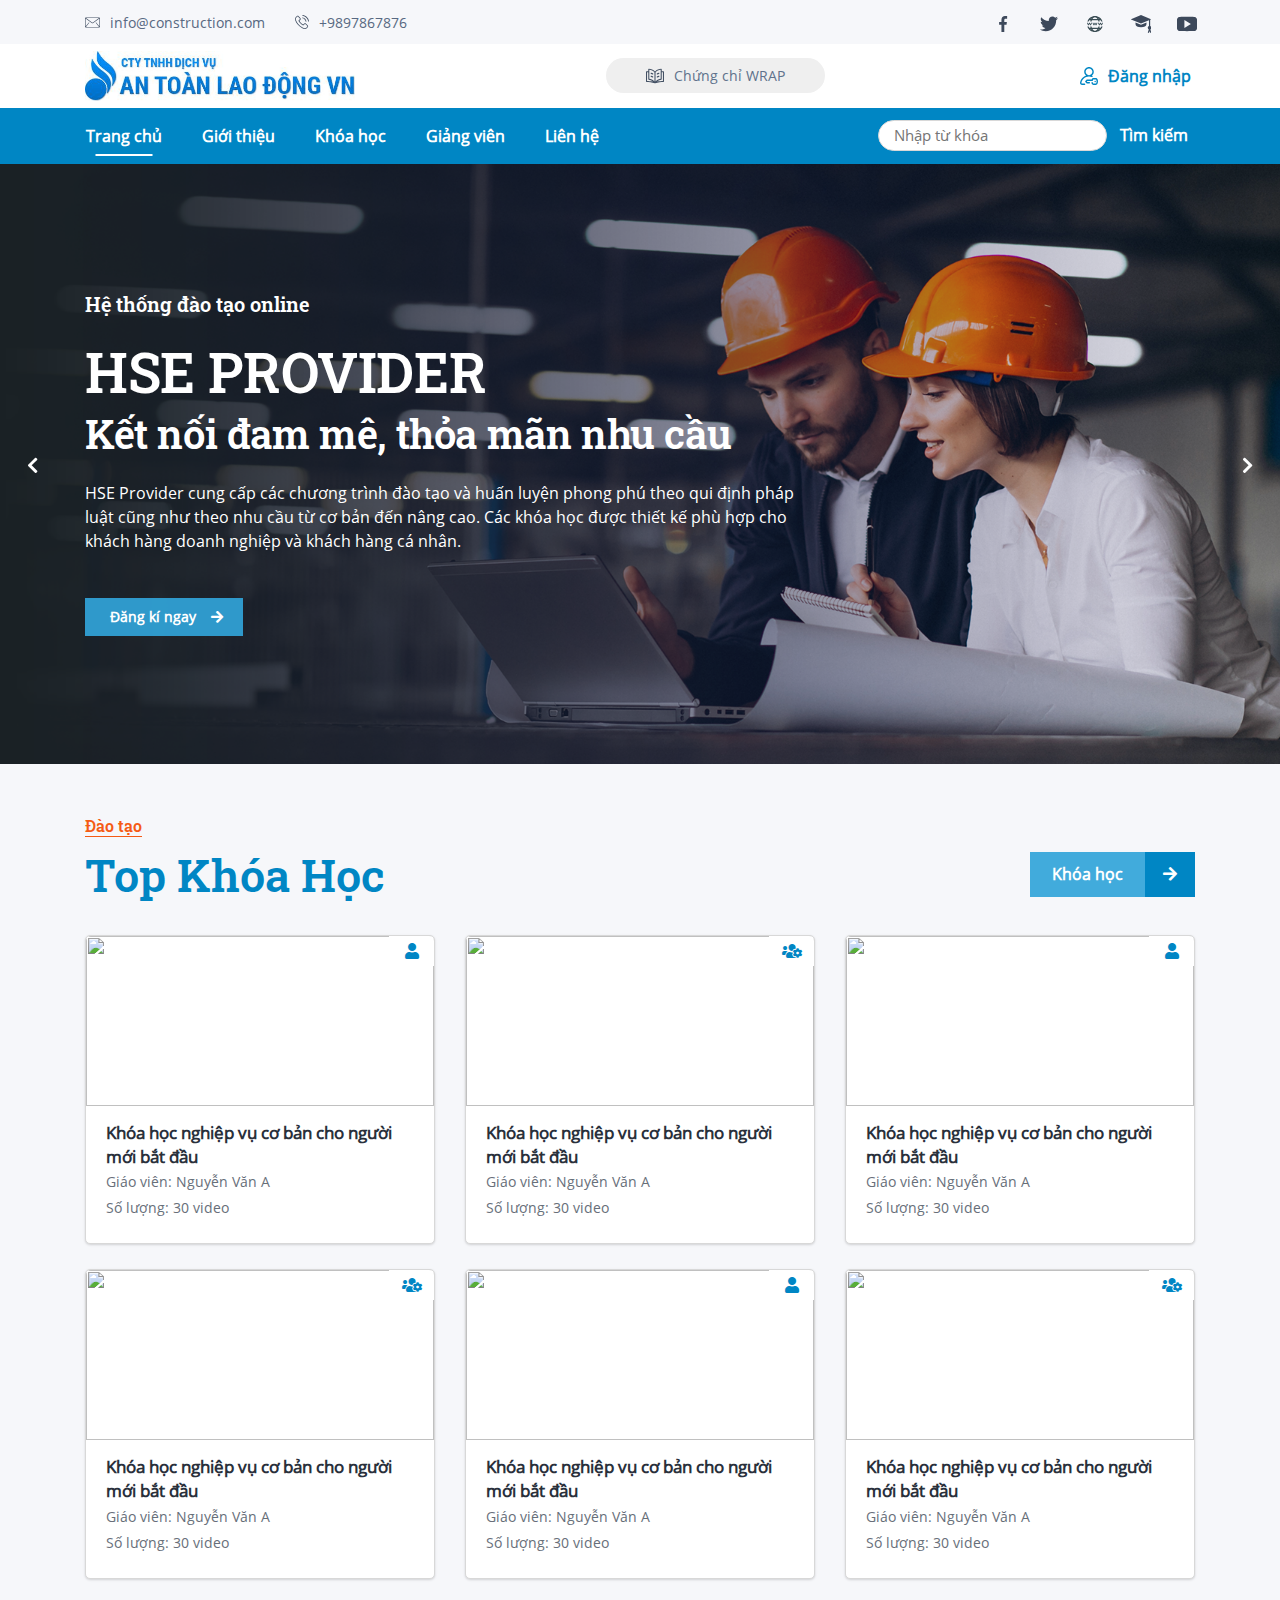
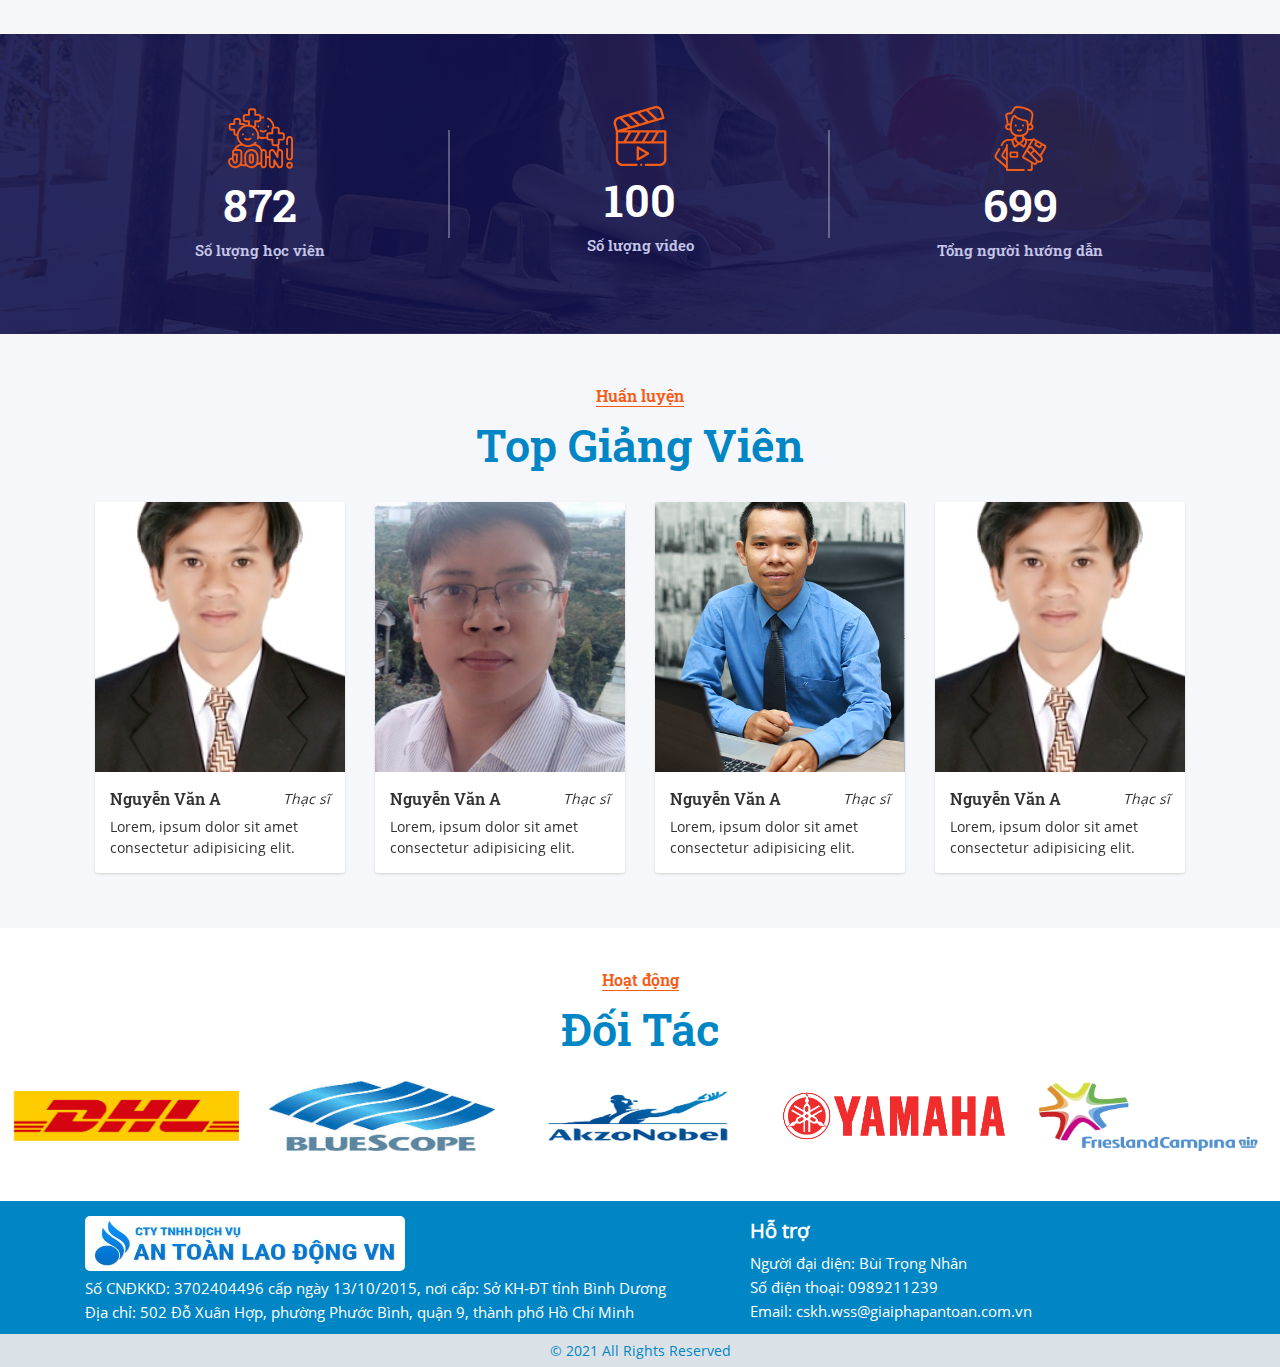
==== commit 0d87c848: "update ui" ====
--- a/index.html
+++ b/index.html
@@ -48,9 +48,9 @@
                         <a href="index.html"><img class="site-logo-inner" src="./assets/images/logo-atld.png" alt=""></a>
                     </div>
                     <div class="company-if"><img src="./assets/flaticon/book.svg" alt="">Chứng chỉ WRAP</div>
-                    <div class="site-login login-trigger" data-target="#form-login" data-toggle="modal">
+                    <div class="site-login login-trigger" data-target="#loginForm" data-toggle="modal">
                         <img src="./assets/flaticon/login.svg" alt="">
-                       Đăng nhập / Đăng kí
+                        Đăng nhập
                     </div>
                 </div>
             </div>
@@ -90,116 +90,218 @@
                             <button class="btn-search">Tìm kiếm</button>
                         </div>
 
-                        <!-- <div class="site-login" data-target="#form-login" data-toggle="modal">
-                           Đăng nhập
-                        </div> -->
-
-                        <!-- Form đăng nhập/đăng kí -->
-                        <div id="form-login" class="login-regiter modal fade" role="dialog">
+                        <div class="site-login login-respon login-trigger" data-target="#loginForm" data-toggle="modal">
+                            Đăng nhập
+                        </div>
+
+                        <div id="loginForm" class="modal fade" role="dialog">
                             <div class="modal-dialog modal-custom">
                                 <div class="modal-content">
                                     <div class="modal-body content-form">
                                         <button data-dismiss="modal" class="close">&times;</button>
-                                        <div class="form login-signup-reset">
-                                            <div class="tab-content">
-                                                <div class="form-active" id="login">
-                                                    <h5 class="title">ĐĂNG NHẬP</h5>
-                                                    <form action="" method="post">
-                                                        <div class="field-wrap">
-                                                            <label class="label-input">
-                                                                Email<span class="req">*</span>
+                    
+                                        <ul class="nav nav-tabs login-tab-nav">
+                                            <li class="nav-item">
+                                              <a class="nav-link active" data-toggle="tab" href="#tabLogin" aria-controls="tabLogin" role="tab">ĐĂNG NHẬP</a>
+                                            </li>
+                                            <li class="nav-item">
+                                              <a class="btn-show-register nav-link" data-toggle="tab" href="#tabRegister" aria-controls="tabRegister" role="tab">ĐĂNG KÝ</a>
+                                            </li>
+                                        </ul>
+                    
+                                        <div class="tab-content">
+                                            <div role="tabpanel" class="tab-pane active" id="tabLogin">
+                                                <form class="form-horizontal ng-pristine ng-valid" method="post" action="">
+                                                    <div class="form-group required">
+                                                        <label for="inputEmailPhone" class="control-label">Email / Sđt</label>
+                                                        <div class="input-wp">
+                                                            <input type="text" name="username" value="" id="inputEmailPhone"
+                                                                    placeholder="Email / Số điện thoại" class="form-control"
+                                                                    required="required">
+                                                        </div>
+                                                    </div>
+                                                    <div class="form-group required">
+                                                        <label for="inputPassword" class="control-label">Mật khẩu</label>
+                    
+                                                        <div class="input-wp">
+                                                            <input type="password" name="password" class="form-control" id="inputPassword"
+                                                                placeholder="Mật khẩu" required="required">
+                                                        </div>
+                                                    </div>
+                    
+                                                    <div class="form-group remember">
+                                                        <div class="d-flex justify-content-between align-items-center">
+                                                            <div class="checkbox">
+                                                                <label>
+                                                                    <input type="checkbox" name="remember"> Ghi nhớ
+                                                                </label>
+                                                            </div>
+                                                            <a class="btn-fogot">Quên
+                                                                mật khẩu?</a>
+                                                        </div>
+                                                    </div>
+                                                    <div class="form-group">
+                                                        <button type="submit" class="btn btn-submit btn-hover">Đăng nhập</button>
+                                                    </div>
+                                                </form>
+                                            </div>
+                    
+                                            <div role="tabpanel" class="tab-pane fade" id="tabRegister">
+                                                <form class="form-horizontal ng-pristine ng-valid" method="post" action="">
+                                                    <div class="form-group required">
+                                                        <label for="inputPassword" class="control-label">Họ tên</label>
+                    
+                                                        <div class="input-wp">
+                                                            <input type="text" name="" value="" id="" placeholder="Họ tên"
+                                                                class="form-control" required="required">
+                                                        </div>
+                                                    </div>
+                    
+                                                    <div class="form-group required">
+                                                        <label for="inputPassword" class="control-label">Email</label>
+                    
+                                                        <div class="input-wp">
+                                                            <input type="email" name="" id="" placeholder="Email" value=""
+                                                                class="form-control" required="required">
+                                                        </div>
+                                                    </div>
+                    
+                                                    <div class="form-group required">
+                                                        <label for="inputPassword" class="control-label">Mật khẩu</label>
+                    
+                                                        <div class="input-wp">
+                                                            <input type="" name="" id="" placeholder="Mật khẩu" value=""
+                                                                class="form-control" required="required">
+                                                        </div>
+                                                    </div>
+                    
+                    
+                                                    <div class="form-group required">
+                                                        <label for="inputPassword" class="control-label">Nhập lại mật khẩu</label>
+                    
+                                                        <div class="input-wp">
+                                                            <input type="" name="" id="" placeholder="Nhập lại mật khẩu" value=""
+                                                                class="form-control" required="required">
+                                                        </div>
+                                                    </div>
+                    
+                                                    <div class="form-group required">
+                                                        <label for="inputPassword" class="control-label">Số điện thoại</label>
+                    
+                                                        <div class="input-wp">
+                                                            <input type="text" name="" value="" id=""
+                                                                placeholder="Số điện thoại" class="form-control" required="required">
+                                                        </div>
+                                                    </div>
+                    
+                                                    <div class="form-group required">
+                                                        <label for="inputPassword" class="control-label">CMND</label>
+                    
+                                                        <div class="input-wp">
+                                                            <input type="text" name="" value="" id=""
+                                                                placeholder="Chứng minh nhân dân" class="form-control" required="required">
+                                                        </div>
+                                                    </div>
+                    
+                                                    <div class="form-group required">
+                                                        <label for="inputPassword" class="control-label">Năm sinh</label>
+                    
+                                                        <div class="input-wp">
+                                                            <input type="text" name="" value="" id=""
+                                                                placeholder="Ngày tháng năm sinh" class="form-control" required="required">
+                                                        </div>
+                                                    </div>
+                    
+                    
+                                                    <div class="form-group required">
+                                                        <label for="inputPassword" class="control-label">Đơn vị công tác</label>
+                    
+                                                        <div class="input-wp">
+                                                            <input type="text" name="" value="" id=""
+                                                                placeholder="Đơn vị công tác" class="form-control" required="required">
+                                                        </div>
+                                                    </div>
+                    
+                                                    <div class="form-group required">
+                                                        <label for="inputPassword" class="control-label">Ngày vào làm</label>
+                    
+                                                        <div class="input-wp">
+                                                            <input type="text" name="" value="" id=""
+                                                                placeholder="Ngày vào làm" class="form-control" required="required">
+                                                        </div>
+                                                    </div>
+                    
+                                                    <div class="form-group required">
+                                                        <label for="inputPassword" class="control-label">Chức vụ</label>
+                    
+                                                        <div class="input-wp">
+                                                            <input type="text" name="" value="" id=""
+                                                                placeholder="Chức vụ" class="form-control" required="required">
+                                                        </div>
+                                                    </div>
+                    
+                                                    <div class="form-group required">
+                                                        <div class="checkbox">
+                                                            <label>
+                                                                <input type="checkbox" required="required">
+                                                                Tôi đồng ý với <a href="#" target="_blank"><u> điều khoản của công
+                                                                        ty</u></a>
                                                             </label>
-                                                            <input id="email" name="username" type="email" required autocomplete="off" />
-                                                        </div>
-                        
-                                                        <div class="field-wrap">
-                                                            <label class="label-input">
-                                                                Password<span class="req">*</span>
-                                                            </label>
-                                                            <input type="password" name="password" id="password" required autocomplete="off" />
-                                                        </div>
-                        
-                                                        <input in="Login" type="submit" name="button" value="ĐĂNG NHẬP" class="button button-block">
-                                                        <!-- <button name="button" class="button button-block">Log In</button> -->
-                                                        <div class="tab-form-active text-center">Bạn chưa có tài khoản? <a class="btn-signup" href="#signup">Đăng kí mới</a></div>
-                                                        <div class="tab-form-active text-center"><a href="#reset" class="btn-forgot">Quên mật khẩu</a></div>
-                                                    </form>
+                                                        </div>
+                                                    </div>
+                    
+                                                    <div class="form-group">
+                                                        <button type="submit" class="btn btn-submit btn-hover">Tạo tài khoản</button>
+                                                    </div>
+                                                </form>
+                    
+                                                <div id="formForCompany" class="d-none">
+                                                    <div class="form-group required">
+                                                        <label class="col-sm-3 control-label" for="input-company">Tên công ty</label>
+                                                        <div class="col-sm-9">
+                                                            <input type="text" name="company" placeholder="Tên công ty" id="input-company"
+                                                                class="form-control" required="">
+                                                        </div>
+                                                    </div>
+                                                    <div class="form-group required">
+                                                        <label class="col-sm-3 control-label" for="input-address-1">Lĩnh vực kinh
+                                                            doanh</label>
+                                                        <div class="col-sm-9">
+                                                            <input type="text" name="business_areas" placeholder="Lĩnh vực kinh doanh"
+                                                                id="input-address-1" class="form-control" required="">
+                                                        </div>
+                                                    </div>
+                                                    <div class="form-group required">
+                                                        <label class="col-sm-3 control-label" for="input-address-2">Loại hình</label>
+                                                        <div class="col-sm-9">
+                                                            <select name="company_type_id" id="input" class="form-control"
+                                                                required="required">
+                                                                <option value="1">Nhà làm máy (OEM)</option>
+                                                                <option value="2">Nhà phân phối (VAR)</option>
+                                                                <option value="3">Nhà tích hợp hệ thống (SI)</option>
+                                                                <option value="4">Nhà làm tủ điện (PnB)</option>
+                                                                <option value="5">KH thương mại (Trading)</option>
+                                                                <option value="6">Người sử dụng (EU)</option>
+                                                            </select>
+                                                        </div>
+                                                    </div>
+                                                    <div class="form-group required">
+                                                        <label class="col-sm-3 control-label" for="input-city">Mã số thuế </label>
+                                                        <div class="col-sm-9">
+                                                            <input type="text" name="tax_code" placeholder="Mã số thuế " id="input-city"
+                                                                class="form-control" required="">
+                                                        </div>
+                                                    </div>
                                                 </div>
                     
-                                                <div id="signup" class="form-sign-up form-active" style="display: none">
-                                                    <h5 class="title">ĐĂNG KÍ</h5>
-                                                    <form action="" method="post">
-                                                        <div class="top-row">
-                                                            <div class="field-wrap row-custom">
-                                                                <!-- <label class="label-input">
-                                                                    Tên<span class="req">*</span>
-                                                                </label> -->
-                                                                <input type="text" placeholder="Tên *" name="firstname" required autocomplete="off" />
-                                                            </div>
-                        
-                                                            <div class="field-wrap">
-                                                                <input type="text" placeholder="Họ *" name="lastname" required autocomplete="off" />
-                                                            </div>
-                                                        </div>
-                        
-                                                        <div class="field-wrap">
-                                                            <input type="email" name="email" placeholder="Email *" required autocomplete="off" />
-                                                        </div>
-                    
-                                                        <div class="field-wrap" style="margin-bottom: 35px">
-                                                            <input type="password" placeholder="Mật khẩu *" required autocomplete="off" />
-                                                        </div>
-                    
-                                                        <div class="field-wrap">
-                                                            <input type="text" name="birthday" placeholder="CMND *" required autocomplete="off" />
-                                                        </div>
-                    
-                                                        <div class="field-wrap">
-                                                            <input type="text" name="birthday" placeholder="Ngày/tháng/năm sinh *" required autocomplete="off" />
-                                                        </div>
-                    
-                                                        <div class="field-wrap">
-                                                            <input type="text" name="workUnit" placeholder="Đơn vị công tác *" required autocomplete="off" />
-                                                        </div>
-                    
-                                                        <div class="top-row">
-                                                            <div class="field-wrap">
-                                                                <input type="text" placeholder="Ngày vào làm *" name="dateWork" required autocomplete="off" />
-                                                            </div>
-                                                            <div class="field-wrap">
-                                                                <input type="text" placeholder="Chức vụ *" name="position" required autocomplete="off" />
-                                                            </div>
-                                                        </div>
-                        
-                                                        <button type="submit" name="register" class="button button-block" />ĐĂNG KÍ</button>
-                                                        <div class="tab-form-active text-center">Bạn có tài khoản? <a class="btn-signup" href="#login">Đăng nhập</a></div>
-                        
-                                                    </form>
-                                                </div>
-                    
-                                                <div id="reset" style="display: none">
-                                                    <h5 class="title">LẤY LẠI MẬT KHẨU</h5>
-                                                    <form action="" method="post">
-                                                        <div class="field-wrap">
-                                                            <label class="label-input">
-                                                                Địa chỉ Email bạn đã đăng kí<span class="req">*</span>
-                                                            </label>
-                                                            <input id="email" name="username" type="email" required autocomplete="off" />
-                                                        </div>
-                        
-                                                        <input in="reset" type="submit" name="button" value="GỬI MẬT KHẨU" class="button button-block">
-                                                        <!-- <button name="button" class="button button-block">Log In</button> -->
-                                                        <div class="tab-form-active text-center">Bạn chưa có tài khoản? <a class="btn-signup" href="#signup">Đăng kí mới</a></div>
-                                                    </form>
-                                                </div>
-                    
-                                            </div><!-- tab-content -->
-                                        </div> <!-- /form -->
+                    
+                                            </div>
+                                        </div>
                                     </div>
                                 </div>
                             </div>
                         </div>
-                        <!--  -->
+
                     </div>
                 </div>
             </nav>
@@ -231,122 +333,13 @@
             </div>
 
             <a class="carousel-control-prev" href="#carouselBackgroundPanner" role="button" data-slide="prev">
-                <span class="carousel-control-prev-icon" aria-hidden="true"><i class="fas fa-arrow-left"></i></span>
+                <span class="carousel-control-prev-icon" aria-hidden="true"><i class="fas fa-chevron-left"></i></span>
                 <span class="sr-only">Previous</span>
             </a>
             <a class="carousel-control-next" href="#carouselBackgroundPanner" role="button" data-slide="next">
-                <span class="carousel-control-next-icon" aria-hidden="true"><i class="fas fa-arrow-right"></i></span>
+                <span class="carousel-control-next-icon" aria-hidden="true"><i class="fas fa-chevron-right"></i></span>
                 <span class="sr-only">Next</span>
             </a>
-        </div>
-
-        <div class="top-instructor">
-            <div id="main-title-home">
-                <span class="sub">Huấn luyện</span>
-                <h4 class="main">Top Giảng Viên</h4>
-            </div>
-            <div class="owl-carousel owl-theme carousel-instructor container">
-                <div class="item-instructor">
-                    <div class="image-teacher">
-                        <img src="./assets/images/teacher.jpg" alt="">
-                    </div>
-                    <div class="infor-slide">
-                        <div class="title">
-                            <span class="name">Nguyễn Văn A</span>
-                            <span class="level">Thạc sĩ</span>
-                        </div>
-                        <p>Lorem, ipsum dolor sit amet consectetur adipisicing elit.</p>
-                    </div>
-                </div>
-                <div class="item-instructor">
-                    <div class="image-teacher">
-                        <img src="./assets/images/teacher_2.jpg" alt="">
-                    </div>
-                    <div class="infor-slide">
-                        <div class="title">
-                            <span class="name">Nguyễn Văn A</span>
-                            <span class="level">Thạc sĩ</span>
-                        </div>
-                        <p>Lorem, ipsum dolor sit amet consectetur adipisicing elit.</p>
-                    </div>
-                </div>
-                <div class="item-instructor">
-                    <div class="image-teacher">
-                        <img src="./assets/images/teacher_3.png" alt="">
-                    </div>
-                    <div class="infor-slide">
-                        <div class="title">
-                            <span class="name">Nguyễn Văn A</span>
-                            <span class="level">Thạc sĩ</span>
-                        </div>
-                        <p>Lorem, ipsum dolor sit amet consectetur adipisicing elit.</p>
-                    </div>
-                </div>
-                <div class="item-instructor">
-                    <div class="image-teacher">
-                        <img src="./assets/images/teacher.jpg" alt="">
-                    </div>
-                    <div class="infor-slide">
-                        <div class="title">
-                            <span class="name">Nguyễn Văn A</span>
-                            <span class="level">Thạc sĩ</span>
-                        </div>
-                        <p>Lorem, ipsum dolor sit amet consectetur adipisicing elit.</p>
-                    </div>
-                </div>
-                <div class="item-instructor">
-                    <div class="image-teacher">
-                        <img src="./assets/images/teacher_2.jpg" alt="">
-                    </div>
-                    <div class="infor-slide">
-                        <div class="title">
-                            <span class="name">Nguyễn Văn A</span>
-                            <span class="level">Thạc sĩ</span>
-                        </div>
-                        <p>Lorem, ipsum dolor sit amet consectetur adipisicing elit.</p>
-                    </div>
-                </div>
-                <div class="item-instructor">
-                    <div class="image-teacher">
-                        <img src="./assets/images/teacher_3.png" alt="">
-                    </div>
-                    <div class="infor-slide">
-                        <div class="title">
-                            <span class="name">Nguyễn Văn A</span>
-                            <span class="level">Thạc sĩ</span>
-                        </div>
-                        <p>Lorem, ipsum dolor sit amet consectetur adipisicing elit.</p>
-                    </div>
-                </div>
-            </div>
-        </div>
-
-        <div id="session-number">
-            <div class="container">
-                <div class="row">
-                    <div class="col-4 col-sm-4 col-md-4">
-                        <div class="col-icon">
-                            <img src="./assets/flaticon/teamUsers.svg" alt="">
-                            <div class="number">872</div>
-                            <span class="name">Số lượng học viên</span>
-                        </div>
-                    </div>
-                    <div class="col-4 col-sm-4 col-md-4">
-                        <div class="col-icon">
-                            <img class="icon-total-video" src="./assets/flaticon/video.svg" alt="">
-                            <div class="number">100</div>
-                            <span class="name">Số lượng video</span>
-                        </div>
-                    </div>
-                    <div class="col-4 col-sm-4 col-md-4">
-                        <div class="col-icon before-none">
-                            <img src="./assets/flaticon/instructor.svg" alt="">
-                            <div class="number">699</div>
-                            <span class="name">Tổng người hướng dẫn</span>
-                        </div>
-                    </div>
-                </div>
-            </div>
         </div>
 
         <div id="session-scourse">
@@ -488,6 +481,115 @@
                                 </a>
                             </div>
                         </div>
+                    </div>
+                </div>
+            </div>
+        </div>
+
+        <div id="session-number">
+            <div class="container">
+                <div class="row">
+                    <div class="col-4 col-sm-4 col-md-4">
+                        <div class="col-icon">
+                            <img src="./assets/flaticon/teamUsers.svg" alt="">
+                            <div class="number">872</div>
+                            <span class="name">Số lượng học viên</span>
+                        </div>
+                    </div>
+                    <div class="col-4 col-sm-4 col-md-4">
+                        <div class="col-icon">
+                            <img class="icon-total-video" src="./assets/flaticon/video.svg" alt="">
+                            <div class="number">100</div>
+                            <span class="name">Số lượng video</span>
+                        </div>
+                    </div>
+                    <div class="col-4 col-sm-4 col-md-4">
+                        <div class="col-icon before-none">
+                            <img src="./assets/flaticon/instructor.svg" alt="">
+                            <div class="number">699</div>
+                            <span class="name">Tổng người hướng dẫn</span>
+                        </div>
+                    </div>
+                </div>
+            </div>
+        </div>
+
+        <div class="top-instructor">
+            <div id="main-title-home">
+                <span class="sub">Huấn luyện</span>
+                <h4 class="main">Top Giảng Viên</h4>
+            </div>
+            <div class="owl-carousel owl-theme carousel-instructor container">
+                <div class="item-instructor">
+                    <div class="image-teacher">
+                        <img src="./assets/images/teacher.jpg" alt="">
+                    </div>
+                    <div class="infor-slide">
+                        <div class="title">
+                            <span class="name">Nguyễn Văn A</span>
+                            <span class="level">Thạc sĩ</span>
+                        </div>
+                        <p>Lorem, ipsum dolor sit amet consectetur adipisicing elit.</p>
+                    </div>
+                </div>
+                <div class="item-instructor">
+                    <div class="image-teacher">
+                        <img src="./assets/images/teacher_2.jpg" alt="">
+                    </div>
+                    <div class="infor-slide">
+                        <div class="title">
+                            <span class="name">Nguyễn Văn A</span>
+                            <span class="level">Thạc sĩ</span>
+                        </div>
+                        <p>Lorem, ipsum dolor sit amet consectetur adipisicing elit.</p>
+                    </div>
+                </div>
+                <div class="item-instructor">
+                    <div class="image-teacher">
+                        <img src="./assets/images/teacher_3.png" alt="">
+                    </div>
+                    <div class="infor-slide">
+                        <div class="title">
+                            <span class="name">Nguyễn Văn A</span>
+                            <span class="level">Thạc sĩ</span>
+                        </div>
+                        <p>Lorem, ipsum dolor sit amet consectetur adipisicing elit.</p>
+                    </div>
+                </div>
+                <div class="item-instructor">
+                    <div class="image-teacher">
+                        <img src="./assets/images/teacher.jpg" alt="">
+                    </div>
+                    <div class="infor-slide">
+                        <div class="title">
+                            <span class="name">Nguyễn Văn A</span>
+                            <span class="level">Thạc sĩ</span>
+                        </div>
+                        <p>Lorem, ipsum dolor sit amet consectetur adipisicing elit.</p>
+                    </div>
+                </div>
+                <div class="item-instructor">
+                    <div class="image-teacher">
+                        <img src="./assets/images/teacher_2.jpg" alt="">
+                    </div>
+                    <div class="infor-slide">
+                        <div class="title">
+                            <span class="name">Nguyễn Văn A</span>
+                            <span class="level">Thạc sĩ</span>
+                        </div>
+                        <p>Lorem, ipsum dolor sit amet consectetur adipisicing elit.</p>
+                    </div>
+                </div>
+                <div class="item-instructor">
+                    <div class="image-teacher">
+                        <img src="./assets/images/teacher_3.png" alt="">
+                    </div>
+                    <div class="infor-slide">
+                        <div class="title">
+                            <span class="name">Nguyễn Văn A</span>
+                            <span class="level">Thạc sĩ</span>
+                        </div>
+                        <p>Lorem, ipsum dolor sit amet consectetur adipisicing elit.</p>
                     </div>
                 </div>
             </div>
--- a/assets/css/styles.css
+++ b/assets/css/styles.css
@@ -412,7 +412,7 @@
   position: absolute;
   top: 0;
   right: 0;
-  width: 40px;
+  width: 45px;
   height: 30px;
   background: white;
   display: -webkit-box;
@@ -431,6 +431,35 @@
 .item-scourse-wp .item .icon-scourse i {
   font-size: 16px;
   color: #0086c4;
+}
+
+.item-scourse-wp .item .icon-done {
+  width: 45px;
+  height: 30px;
+  position: absolute;
+  top: 30px;
+  right: 0;
+  display: -webkit-box;
+  display: -ms-flexbox;
+  display: flex;
+  -webkit-box-align: center;
+      -ms-flex-align: center;
+          align-items: center;
+  -webkit-box-pack: center;
+      -ms-flex-pack: center;
+          justify-content: center;
+  z-index: 1;
+  background: white;
+  border-bottom-left-radius: 5px;
+  border-top: 1px solid #d8d8d8;
+  font-size: 14px;
+  font-weight: 600;
+  color: #0086c4;
+}
+
+.item-scourse-wp .item .icon-done img {
+  width: 16px;
+  height: 16px;
 }
 
 .return-home {
@@ -760,6 +789,11 @@
   font-size: 15px;
 }
 
+.table-of-content .list-lession .lession .done {
+  font-size: 15px;
+  font-style: italic;
+}
+
 .table-of-content .list-lession .item-lock {
   background: #33333340;
   cursor: not-allowed;
@@ -857,189 +891,172 @@
 }
 
 /*2. Form Login & Regiter*/
-.login-regiter .modal-custom .modal-content {
+#loginForm .modal-custom {
+  max-width: 600px;
+}
+
+#loginForm .modal-content .content-form {
+  position: relative;
+}
+
+#loginForm .modal-content .content-form .close {
+  position: absolute;
+  right: 0;
+  margin-right: 15px;
+}
+
+#loginForm .modal-content .content-form .login-tab-nav {
+  border-bottom: 1px solid #e0e0e0;
+  display: -webkit-box;
+  display: -ms-flexbox;
+  display: flex;
+  -webkit-box-align: center;
+      -ms-flex-align: center;
+          align-items: center;
+  -webkit-box-pack: start;
+      -ms-flex-pack: start;
+          justify-content: flex-start;
+}
+
+#loginForm .modal-content .content-form .login-tab-nav a {
+  padding: 15px 15px 10px;
+  color: #555;
+  -webkit-transition: 0.3s ease-in-out;
+  transition: 0.3s ease-in-out;
+  font-size: 13px;
+  line-height: 23px;
+  text-decoration: none;
   border: none;
-  border-radius: 9px;
-  margin-top: 50px;
-}
-
-.login-regiter .modal-custom .modal-content .form-sign-up .field-wrap {
-  margin-bottom: 15px !important;
-}
-
-.login-regiter .modal-custom .modal-content .content-form .form {
-  max-width: 600px;
-  margin: 15px auto;
+}
+
+#loginForm .modal-content .content-form .login-tab-nav a.active {
+  color: #3498db;
+  border-bottom: 2px solid #3498db;
+}
+
+#loginForm .modal-content .content-form .tab-content {
+  padding: 30px 30px 15px 30px;
   color: #000;
-  padding: 0 20px;
-}
-
-.login-regiter .modal-custom .modal-content .content-form .form .tab-content .title {
-  text-align: center;
-  margin-bottom: 20px;
-}
-
-.login-regiter .modal-custom .modal-content .content-form .form .tab-content label {
-  position: absolute;
-  left: 13px;
-  color: #333333c2;
-  -webkit-transition: all 0.25s ease;
-  transition: all 0.25s ease;
-  -webkit-backface-visibility: hidden;
-  pointer-events: none;
-  font-size: 16px;
-  top: 50%;
-  -webkit-transform: translateY(-50%);
-          transform: translateY(-50%);
-}
-
-.login-regiter .modal-custom .modal-content .content-form .form .tab-content label .req {
-  margin: 2px;
-}
-
-.login-regiter .modal-custom .modal-content .content-form .form .tab-content label.active {
-  -webkit-transform: translateY(-40px);
-  transform: translateY(-40px);
-  left: 2px;
-  font-size: 14px;
-}
-
-.login-regiter .modal-custom .modal-content .content-form .form .tab-content label.active .req {
-  opacity: 0;
-}
-
-.login-regiter .modal-custom .modal-content .content-form .form .tab-content .button {
-  border: 0;
-  outline: none;
-  border-radius: 9px;
-  padding: 10px 0;
-  font-size: 18px;
-  font-weight: 500;
-  text-transform: uppercase;
-  letter-spacing: .1em;
-  background: #38aae6;
-  color: #ffffff;
-  -webkit-transition: all 0.5s ease;
-  transition: all 0.5s ease;
-  -webkit-appearance: none;
-  margin-top: 5px;
-  margin-bottom: 15px;
-}
-
-.login-regiter .modal-custom .modal-content .content-form .form .tab-content .button-block {
+}
+
+#loginForm .modal-content .content-form .tab-content .d-flex {
+  display: -webkit-box;
+  display: -ms-flexbox;
+  display: flex;
+}
+
+#loginForm .modal-content .content-form .tab-content .justify-content-between {
+  -webkit-box-pack: justify;
+      -ms-flex-pack: justify;
+          justify-content: space-between;
+}
+
+#loginForm .modal-content .content-form .tab-content .align-items-center {
+  -webkit-box-align: center;
+      -ms-flex-align: center;
+          align-items: center;
+}
+
+#loginForm .modal-content .content-form .tab-content .required {
+  display: -webkit-box;
+  display: -ms-flexbox;
+  display: flex;
+  -webkit-box-align: center;
+      -ms-flex-align: center;
+          align-items: center;
+  -webkit-box-pack: justify;
+      -ms-flex-pack: justify;
+          justify-content: space-between;
+}
+
+#loginForm .modal-content .content-form .tab-content .required .control-label {
+  font-size: 13px;
+  font-weight: normal;
+  margin-bottom: 0;
+  width: 186px;
+  text-align: right;
+  margin-right: 15px;
+  color: #000;
+}
+
+#loginForm .modal-content .content-form .tab-content .required .control-label:before {
+  content: '* ';
+  color: #f00;
+  font-weight: bold;
+}
+
+#loginForm .modal-content .content-form .tab-content .required .input-wp {
+  width: 100%;
+}
+
+#loginForm .modal-content .content-form .tab-content .required .input-wp .form-control {
   display: block;
   width: 100%;
-}
-
-.login-regiter .modal-custom .modal-content .content-form .form .tab-content input {
-  font-size: 16px;
-  display: block;
-  width: 100%;
-  height: 100%;
-  padding: 8px 10px;
-  background: none;
+  height: 34px;
+  padding: 6px 12px;
+  font-size: 13px;
+  line-height: 1.42857143;
+  color: #555;
+  background-color: #fff;
   background-image: none;
-  border: 1px solid #a0b3b0;
-  border-radius: 9px;
-  -webkit-transition: border-color .25s ease, -webkit-box-shadow .25s ease;
-  transition: border-color .25s ease, -webkit-box-shadow .25s ease;
-  transition: border-color .25s ease, box-shadow .25s ease;
-  transition: border-color .25s ease, box-shadow .25s ease, -webkit-box-shadow .25s ease;
-}
-
-.login-regiter .modal-custom .modal-content .content-form .form .tab-content input:focus {
-  outline: 0;
-  border-color: #38aae6;
-}
-
-.login-regiter .modal-custom .modal-content .content-form .tab-form-active {
+  border: 1px solid #ccc;
+  border-radius: 4px;
+  -webkit-box-shadow: inset 0 1px 1px rgba(0, 0, 0, 0.075);
+  box-shadow: inset 0 1px 1px rgba(0, 0, 0, 0.075);
+  outline: none;
+}
+
+#loginForm .modal-content .content-form .tab-content .required .input-wp .form-control:focus {
+  border-color: #66afe9;
+  -webkit-box-shadow: inset 0 1px 1px rgba(0, 0, 0, 0.075), 0 0 8px rgba(102, 175, 233, 0.6);
+  box-shadow: inset 0 1px 1px rgba(0, 0, 0, 0.075), 0 0 8px rgba(102, 175, 233, 0.6);
+}
+
+#loginForm .modal-content .content-form .form-group .checkbox label {
+  margin-left: 147px;
+  margin-bottom: 0;
+  min-height: 20px;
+  cursor: pointer;
+  font-size: 13px;
+  display: -webkit-box;
+  display: -ms-flexbox;
+  display: flex;
+  -webkit-box-align: center;
+      -ms-flex-align: center;
+          align-items: center;
+}
+
+#loginForm .modal-content .content-form .form-group .checkbox label input[type=checkbox] {
+  margin-right: 8px;
+}
+
+#loginForm .modal-content .content-form .form-group .checkbox label a {
+  margin-left: 5px;
+}
+
+#loginForm .modal-content .content-form .form-group .btn-fogot {
+  font-size: 13px;
   color: #555;
-  margin-bottom: 4px;
-  font-size: 16px;
-}
-
-.login-regiter .modal-custom .modal-content .content-form .tab-form-active .btn-signup {
   text-decoration: none;
-  color: #555;
-  border-bottom: 1px solid #999999;
-  -webkit-transition: all ease 0.3s;
-  transition: all ease 0.3s;
-  font-size: 16px;
-}
-
-.login-regiter .modal-custom .modal-content .content-form .tab-form-active .btn-signup:hover {
-  color: #38aae6;
-  border-bottom: 1px solid #38aae6;
-}
-
-.login-regiter .modal-custom .modal-content .content-form .tab-form-active .btn-forgot {
-  text-decoration: none;
-  color: red;
-}
-
-.login-regiter .modal-custom .modal-content .content-form .tab-group {
-  list-style: none;
-  padding: 0;
-  margin: 0 0 20px 0;
-}
-
-.login-regiter .modal-custom .modal-content .content-form .tab-group:after {
-  content: "";
-  display: table;
-  clear: both;
-}
-
-.login-regiter .modal-custom .modal-content .content-form .tab-group li a {
-  display: block;
-  text-decoration: none;
-  padding: 15px;
-  background: rgba(160, 179, 176, 0.25);
-  color: #a0b3b0;
-  font-size: 20px;
-  float: left;
-  width: 50%;
-  text-align: center;
-  cursor: pointer;
-  -webkit-transition: .5s ease;
-  transition: .5s ease;
-}
-
-.login-regiter .modal-custom .modal-content .content-form .tab-group li a:hover {
-  background: #179b77;
-  color: #ffffff;
-}
-
-.login-regiter .modal-custom .modal-content .content-form .tab-group .active a {
-  background: #1ab188;
-  color: #ffffff;
-}
-
-.login-regiter .modal-custom .modal-content .content-form .tab-content > div:last-child {
-  display: none;
-}
-
-.login-regiter .modal-custom .modal-content .content-form .field-wrap {
-  position: relative;
-  margin-bottom: 30px;
-}
-
-.login-regiter .modal-custom .modal-content .content-form .top-row:after {
-  content: "";
-  display: table;
-  clear: both;
-}
-
-.login-regiter .modal-custom .modal-content .content-form .top-row > div {
-  float: left;
-  width: 48%;
-  margin-right: 4%;
-}
-
-.login-regiter .modal-custom .modal-content .content-form .top-row > div:last-child {
-  margin: 0;
+}
+
+#loginForm .modal-content .content-form .form-group .btn-fogot:hover {
+  color: #0086c4;
+}
+
+#loginForm .modal-content .content-form .form-group .btn-submit {
+  color: #fff;
+  font-weight: 600;
+  font-size: 13px;
+  border-radius: 0;
+  margin-left: 147px;
 }
 
 /*3. Course list*/
+.course-list-wp .item-scourse-wp .item .icon-scourse {
+  border-bottom-left-radius: 0;
+}
+
 .list-my-course {
   min-height: calc(100vh - 263px);
   margin-top: 30px;
@@ -1175,6 +1192,31 @@
   cursor: pointer;
 }
 
+.learn-scourse .learn-content .start-video .img-video .icon-done {
+  width: 50px;
+  height: 35px;
+  position: absolute;
+  top: 0;
+  right: 0;
+  display: -webkit-box;
+  display: -ms-flexbox;
+  display: flex;
+  -webkit-box-align: center;
+      -ms-flex-align: center;
+          align-items: center;
+  -webkit-box-pack: center;
+      -ms-flex-pack: center;
+          justify-content: center;
+  z-index: 1;
+  background: white;
+  border-bottom-left-radius: 10px;
+  border-top-right-radius: 10px;
+  border-top: 1px solid #d8d8d8;
+  font-size: 14px;
+  font-weight: 600;
+  color: #0086c4;
+}
+
 .learn-scourse .learn-content .start-video .fa-play-circle {
   color: #ffffff;
   font-size: 60px;
@@ -1224,19 +1266,33 @@
 }
 
 .list-of-lessions .content-video-wrapper {
-  margin-top: 72px;
+  width: 96%;
+  margin: 0 auto;
+  margin-top: 72px !important;
   overflow: hidden;
 }
 
+.list-of-lessions .content-video-wrapper::-webkit-scrollbar {
+  display: none;
+  scrollbar-width: none;
+  -ms-overflow-style: none;
+}
+
 .list-of-lessions .content-video-wrapper .video-wrapper {
-  padding: 0 !important;
+  padding-right: 0 !important;
   width: 100%;
   max-height: calc(100vh - 72px);
   overflow-y: auto;
 }
 
+.list-of-lessions .content-video-wrapper .video-wrapper::-webkit-scrollbar {
+  display: none;
+  scrollbar-width: none;
+  -ms-overflow-style: none;
+}
+
 .list-of-lessions .content-video-wrapper .video-wrapper #session-test {
-  height: 450px;
+  height: calc(100vh - 170px);
   width: 100%;
   padding: 10px 37px 10px 50px;
   background: #000;
@@ -1321,9 +1377,9 @@
 
 .list-of-lessions .content-video-wrapper .video-wrapper #session-learn.show-video-learn {
   display: revert !important;
-  height: 450px;
+  height: calc(100vh - 170px);
   width: 100%;
-  padding: 0 37px 0 50px;
+  padding: 0 40px;
   background: #000;
   line-height: 0;
   position: relative;
@@ -1334,7 +1390,7 @@
 }
 
 .list-of-lessions .content-video-wrapper .video-wrapper #session-learn.show-video-learn .video {
-  height: 450px;
+  height: calc(100vh - 172px);
   width: 100%;
   outline: none !important;
 }
@@ -1446,7 +1502,7 @@
 }
 
 .list-of-lessions .content-video-wrapper .video-wrapper .tabs-information .nav-tabs {
-  padding: 0 55px;
+  padding: 0 40px;
 }
 
 .list-of-lessions .content-video-wrapper .video-wrapper .tabs-information .nav-tabs .nav-item .nav-link {
@@ -1478,17 +1534,23 @@
   height: calc(100vh - 72px);
   overflow: hidden;
   position: relative;
-  background-color: #dddddd6b;
+  background-color: #fff;
 }
 
 .list-of-lessions .content-video-wrapper .table-of-content .list-lession {
   position: fixed;
   top: 0;
-  right: 0;
+  margin-left: 20px;
   margin-top: 72px;
-  width: 32.9% !important;
   height: calc(100vh - 72px);
   overflow: auto;
+  background: #dddddd6b;
+}
+
+.list-of-lessions .content-video-wrapper .table-of-content .list-lession::-webkit-scrollbar {
+  display: none;
+  scrollbar-width: none;
+  -ms-overflow-style: none;
 }
 
 .tabs-information .tab-content .table-of-content {
@@ -1885,38 +1947,22 @@
           filter: invert(28%) sepia(11%) saturate(1352%) hue-rotate(176deg) brightness(91%) contrast(80%);
 }
 
-.home-page #header-company .header-inner .site-login {
+.home-page .site-login {
+  display: -webkit-box;
+  display: -ms-flexbox;
+  display: flex;
+  -webkit-box-align: center;
+      -ms-flex-align: center;
+          align-items: center;
+  margin-left: 4px;
+  margin-right: 4px;
+  -webkit-transition: 0.3s;
+  transition: 0.3s;
+  text-decoration: none;
+  color: #0086c4;
   font-size: 16px;
   font-weight: 600;
-  color: #0086c4;
   cursor: pointer;
-  display: -webkit-box;
-  display: -ms-flexbox;
-  display: flex;
-  -webkit-box-align: center;
-      -ms-flex-align: center;
-          align-items: center;
-}
-
-.home-page #header-company .header-inner .site-login img {
-  width: 18px;
-  height: 18px;
-  margin-right: 10px;
-  -webkit-filter: invert(61%) sepia(94%) saturate(6152%) hue-rotate(177deg) brightness(93%) contrast(101%);
-          filter: invert(61%) sepia(94%) saturate(6152%) hue-rotate(177deg) brightness(93%) contrast(101%);
-}
-
-.home-page .site-login {
-  font-size: 16px;
-  font-weight: 600;
-  color: #0086c4;
-  cursor: pointer;
-  display: -webkit-box;
-  display: -ms-flexbox;
-  display: flex;
-  -webkit-box-align: center;
-      -ms-flex-align: center;
-          align-items: center;
 }
 
 .home-page .site-login img {
@@ -1925,6 +1971,10 @@
   margin-right: 10px;
   -webkit-filter: invert(61%) sepia(94%) saturate(6152%) hue-rotate(177deg) brightness(93%) contrast(101%);
           filter: invert(61%) sepia(94%) saturate(6152%) hue-rotate(177deg) brightness(93%) contrast(101%);
+}
+
+.home-page .login-respon {
+  display: none;
 }
 
 .home-page .header .navbar-light .nav-item {
@@ -1973,6 +2023,10 @@
   width: 100%;
   display: block;
   height: 100%;
+}
+
+.home-page #carouselBackgroundPanner:hover .carousel-control-next, .home-page #carouselBackgroundPanner:hover .carousel-control-prev {
+  background-color: #dddddd69;
 }
 
 .home-page #carouselBackgroundPanner .item-carousel-first {
@@ -2075,12 +2129,12 @@
 
 .home-page #carouselBackgroundPanner .carousel-control-next {
   position: absolute;
-  bottom: 0;
+  top: 50%;
+  -webkit-transform: translateY(-50%);
+          transform: translateY(-50%);
   right: 0 !important;
-  top: auto;
-  width: 60px;
-  height: 35px;
-  background: #0086c4;
+  width: 45px;
+  height: 45px;
   opacity: 1;
   display: -webkit-box;
   display: -ms-flexbox;
@@ -2091,23 +2145,28 @@
   -webkit-box-pack: center;
       -ms-flex-pack: center;
           justify-content: center;
-  border-left: 1px solid #fff;
+  border-radius: 50%;
+  margin-right: 10px;
+  -webkit-transition: 0.4s;
+  transition: 0.4s;
 }
 
 .home-page #carouselBackgroundPanner .carousel-control-next .carousel-control-next-icon {
   background-image: none !important;
 }
 
+.home-page #carouselBackgroundPanner .carousel-control-next .carousel-control-next-icon i {
+  font-size: 18px;
+}
+
 .home-page #carouselBackgroundPanner .carousel-control-prev {
   position: absolute;
-  bottom: 0;
-  right: 0 !important;
-  left: auto;
-  top: auto;
-  width: 60px;
-  height: 35px;
-  margin-right: 60px;
-  background: #0086c4;
+  left: 0;
+  top: 50%;
+  -webkit-transform: translateY(-50%);
+          transform: translateY(-50%);
+  width: 45px;
+  height: 45px;
   opacity: 1;
   display: -webkit-box;
   display: -ms-flexbox;
@@ -2118,10 +2177,19 @@
   -webkit-box-pack: center;
       -ms-flex-pack: center;
           justify-content: center;
+  border-radius: 50%;
+  margin-left: 10px;
+  border-radius: 50%;
+  -webkit-transition: 0.4s;
+  transition: 0.4s;
 }
 
 .home-page #carouselBackgroundPanner .carousel-control-prev .carousel-control-prev-icon {
   background-image: none !important;
+}
+
+.home-page #carouselBackgroundPanner .carousel-control-prev .carousel-control-prev-icon i {
+  font-size: 18px;
 }
 
 .home-page #carouselBackgroundPanner .translate-sub {
@@ -2492,6 +2560,15 @@
   .learn-scourse .learn-content .content {
     margin-bottom: 0;
   }
+  .list-of-lessions .content-video-wrapper {
+    width: 100%;
+  }
+  .list-of-lessions .content-video-wrapper .video-wrapper {
+    padding: 0 !important;
+  }
+  .list-of-lessions .content-video-wrapper .table-of-content .list-lession {
+    margin-left: 0;
+  }
 }
 
 @media only screen and (max-width: 991px) {
@@ -2505,6 +2582,9 @@
     display: none;
     height: 100% !important;
   }
+  .home-page .login-respon {
+    display: revert;
+  }
   .tabs-information .menu-respone {
     display: revert !important;
   }
@@ -2543,10 +2623,10 @@
     margin-top: 5px;
   }
   .home-page #carouselBackgroundPanner .carousel-item {
-    height: 500px;
+    height: calc(100vh - 170px);
   }
   .home-page #carouselBackgroundPanner .item-carousel-first {
-    height: 500px;
+    height: calc(100vh - 170px);
   }
   .home-page #carouselBackgroundPanner .item-carousel-first .box-inner {
     width: 100%;
@@ -3069,6 +3149,33 @@
     margin-top: 20px;
     margin-bottom: 25px;
   }
+  .list-of-lessions .content-video-wrapper .video-wrapper #session-learn.show-video-learn {
+    padding: 0 20px;
+  }
+  .list-of-lessions .content-video-wrapper .video-wrapper .tabs-information .nav-tabs {
+    padding: 0 20px;
+  }
+  .list-of-lessions .content-video-wrapper .video-wrapper .tabs-information .tab-content {
+    margin: 15px 20px;
+  }
+  .list-of-lessions .content-video-wrapper .video-wrapper #session-learn.show-video-learn .btn-change-video {
+    margin-right: 20px;
+  }
+  .list-of-lessions .content-video-wrapper {
+    margin-top: 61px !important;
+  }
+  .home-page #carouselBackgroundPanner .carousel-control-next {
+    width: 30px;
+    height: 30px;
+    background: none !important;
+    opacity: 0;
+  }
+  .home-page #carouselBackgroundPanner .carousel-control-prev {
+    width: 30px;
+    height: 30px;
+    background: none !important;
+    opacity: 0;
+  }
 }
 
 @media only screen and (max-width: 320px) {
@@ -3150,14 +3257,20 @@
     font-size: 16px;
   }
   .list-of-lessions .content-video-wrapper .video-wrapper .tabs-information .nav-tabs {
-    padding: 0 5px !important;
+    padding: 0px !important;
   }
   .list-of-lessions .content-video-wrapper .video-wrapper .tabs-information .nav-tabs .nav-item .nav-link {
-    padding: 0.3rem 1rem !important;
-    font-size: 15px;
+    padding: 0.3rem 0.8rem !important;
   }
   .list-of-lessions .content-video-wrapper .video-wrapper #session-learn.show-video-learn {
     padding: 0 30px;
+    height: 390px;
+  }
+  .list-of-lessions .content-video-wrapper .video-wrapper #session-learn.show-video-learn .video {
+    height: 390px;
+  }
+  .list-of-lessions .content-video-wrapper .video-wrapper #session-test {
+    height: 390px;
   }
   .list-of-lessions .content-video-wrapper .video-wrapper .tabs-information .tab-content {
     margin: 15px;
@@ -3276,5 +3389,20 @@
   .home-page #main-title-home {
     margin-bottom: 15px;
   }
+  .list-of-lessions .content-video-wrapper .video-wrapper #session-learn.show-video-learn {
+    padding: 0 15px;
+  }
+  .list-of-lessions .content-video-wrapper .video-wrapper #session-learn.show-video-learn .btn-change-video {
+    margin-right: 15px;
+  }
+  .list-of-lessions .content-video-wrapper .video-wrapper #session-learn.show-video-learn .btn-change-video button i {
+    font-size: 12px;
+  }
+  .list-of-lessions .content-video-wrapper .video-wrapper .tabs-information .nav-tabs .nav-item .nav-link {
+    font-size: 13px;
+  }
+  .list-of-lessions .content-video-wrapper .video-wrapper .tabs-information .tab-content {
+    padding: 0;
+  }
 }
 /*# sourceMappingURL=styles.css.map */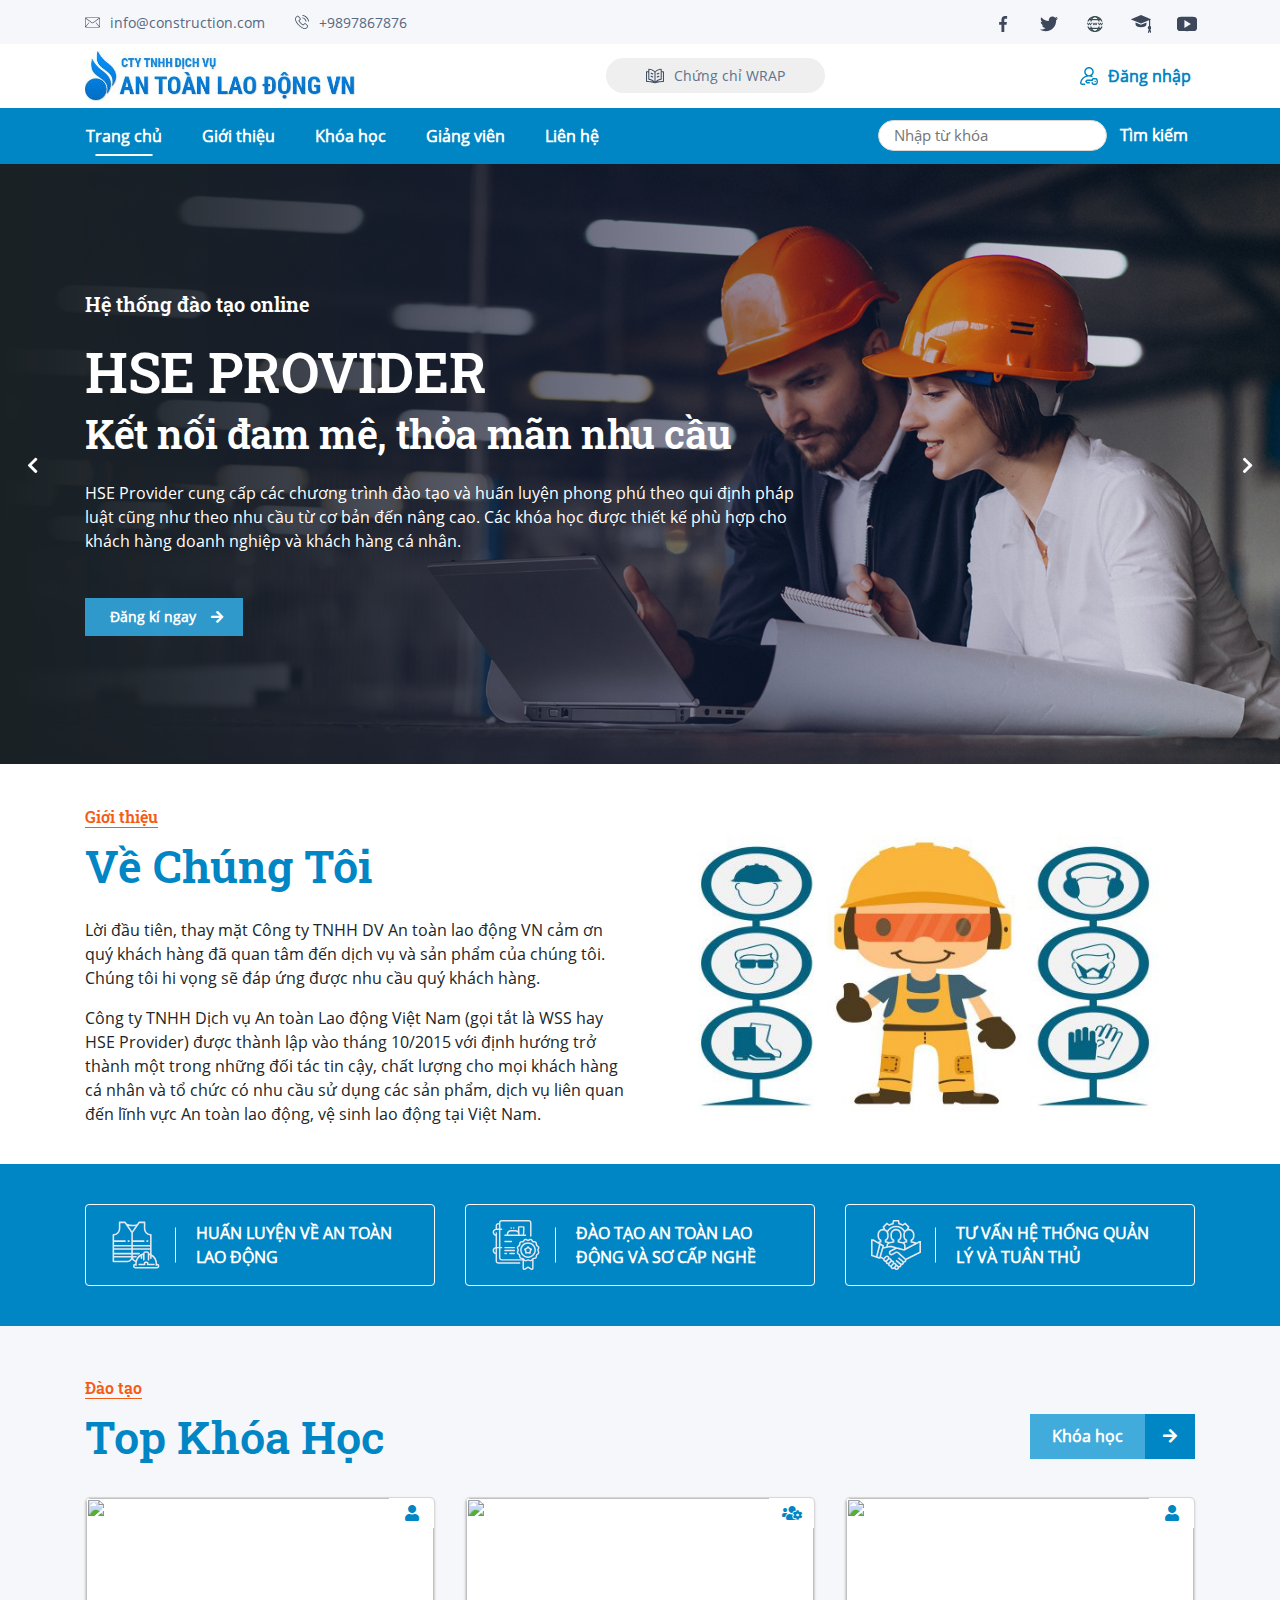
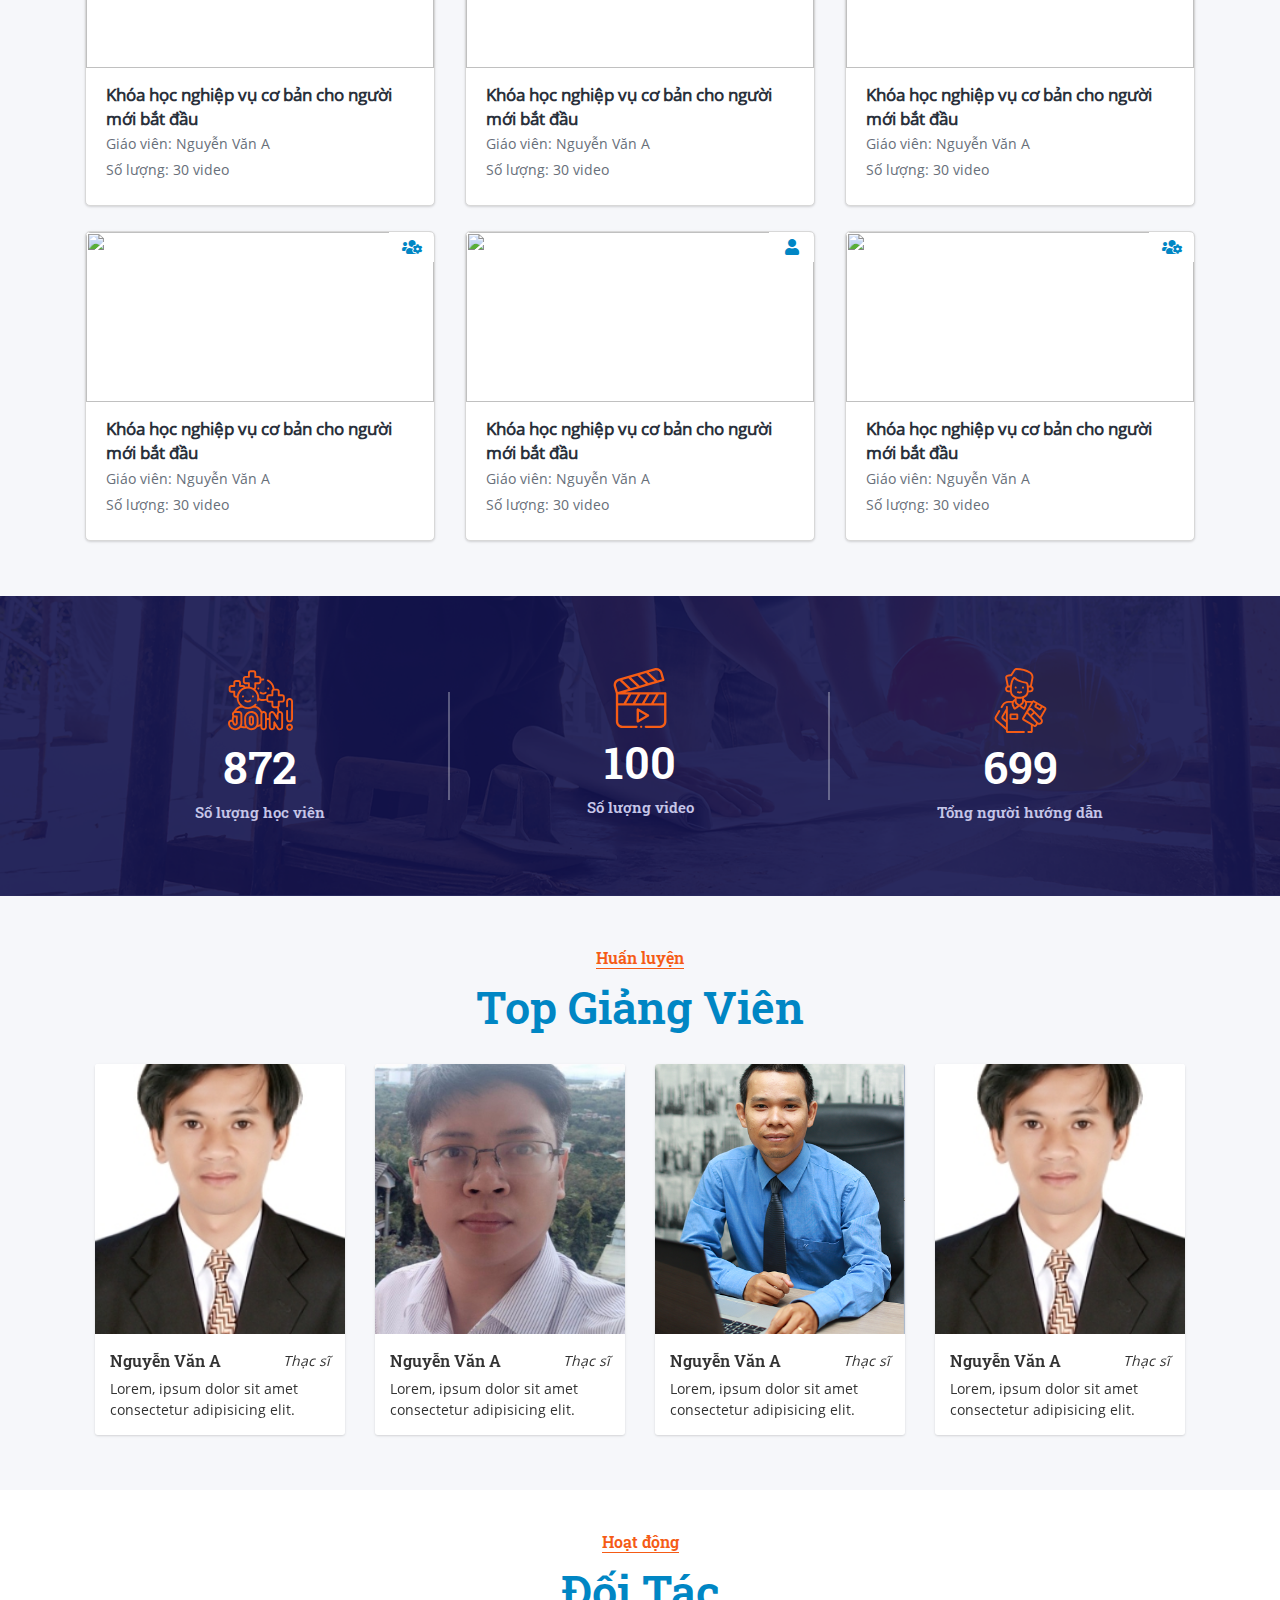
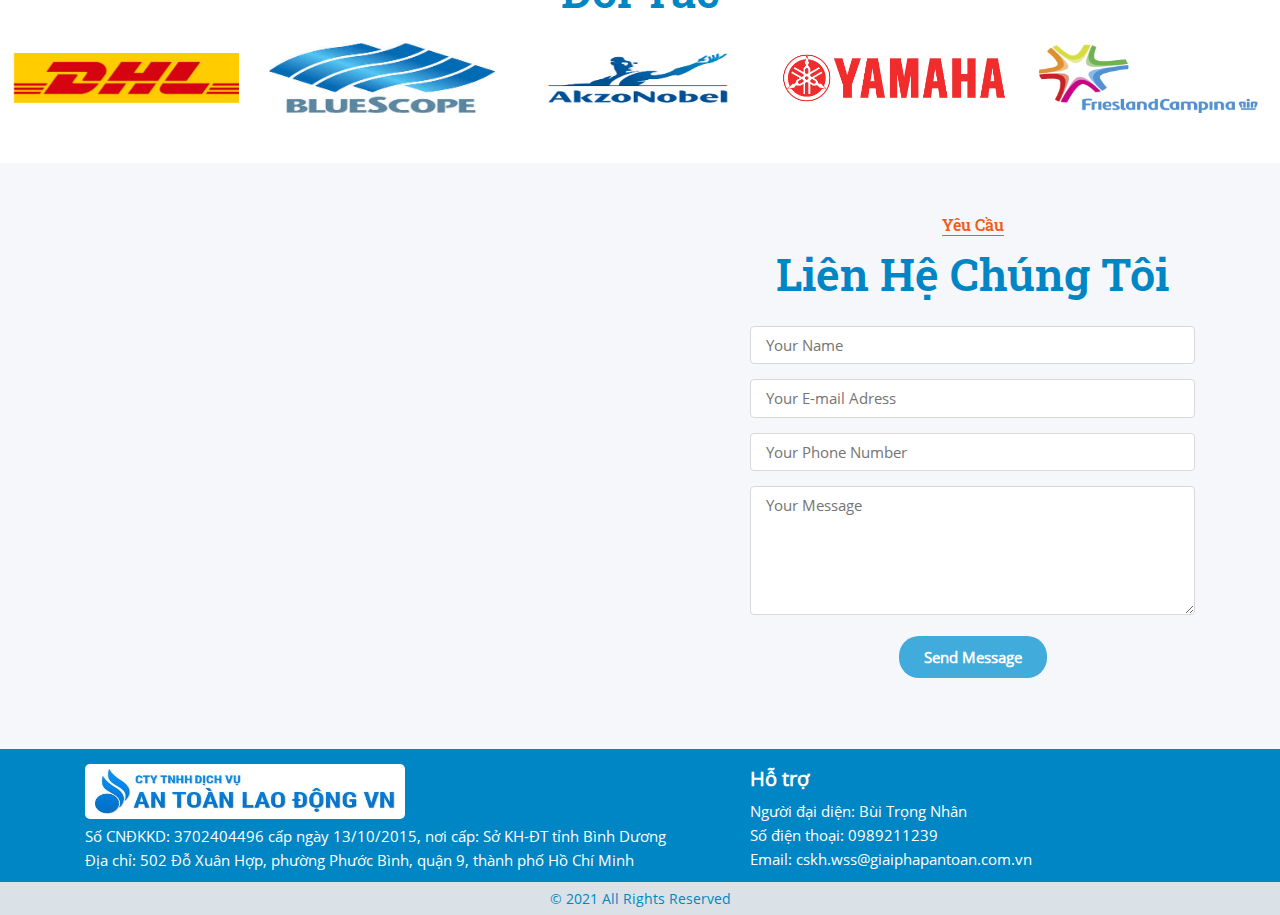
==== commit fbdff964: "update ui home page" ====
--- a/index.html
+++ b/index.html
@@ -41,272 +41,272 @@
             </div>     
         </div>
 
-        <div id="header-company">
-            <div class="container">
-                <div class="header-inner">
-                    <div class="site-logo">
-                        <a href="index.html"><img class="site-logo-inner" src="./assets/images/logo-atld.png" alt=""></a>
-                    </div>
-                    <div class="company-if"><img src="./assets/flaticon/book.svg" alt="">Chứng chỉ WRAP</div>
-                    <div class="site-login login-trigger" data-target="#loginForm" data-toggle="modal">
-                        <img src="./assets/flaticon/login.svg" alt="">
-                        Đăng nhập
-                    </div>
-                </div>
+        <div class="header-scroll">
+            <div id="header-company">
+                <div class="container">
+                    <div class="header-inner">
+                        <div class="site-logo">
+                            <a href="index.html"><img class="site-logo-inner" src="./assets/images/logo-atld.png" alt=""></a>
+                        </div>
+                        <div class="company-if"><img src="./assets/flaticon/book.svg" alt="">Chứng chỉ WRAP</div>
+                        <div class="site-login login-trigger" data-target="#loginForm" data-toggle="modal">
+                            <img src="./assets/flaticon/login.svg" alt="">
+                            Đăng nhập
+                        </div>
+                    </div>
+                </div>
+            </div>
+            <div class="header">
+                <nav class="navbar navbar-expand-lg navbar-light container">
+                    <a class="navbar-brand logo" href="index.html" style="display: none;">
+                        <img class="img-logo" src="./assets/images/logo-atld.png" alt="">
+                    </a>
+                    <button class="navbar-toggler" type="button" data-toggle="collapse" data-target="#navbarNavDropdown" aria-controls="navbarNavDropdown" aria-expanded="false" aria-label="Toggle navigation">
+                        <i class="fa fa-bars" style="color:#ffffff;" aria-hidden="true"></i>
+                    </button>
+    
+                    <div class="collapse navbar-collapse" id="navbarNavDropdown">
+                        <div class="navbar-nav nav-custom">
+                            <div class="navigation" style="display: flex; align-items: center;">
+                                <a class="nav-item active" href="#carouselBackgroundPanner">
+                                    <div class="nav-link link-custom">Trang chủ<span class="sr-only">(current)</span></div>
+                                </a>
+                                <a class="nav-item" href="#about">
+                                    <div class="nav-link link-custom respon-none">Giới thiệu</div>
+                                </a>
+                                <a class="nav-item" href="#session-scourse">
+                                    <div class="nav-link link-custom">Khóa học</div>
+                                </a>
+                                <a class="nav-item" href="#instructor">
+                                    <div class="nav-link link-custom dl-none">Giảng viên</div>
+                                </a>
+                                <a class="nav-item" href="#session-contact">
+                                    <div class="nav-link link-custom respon-none">Liên hệ</div>
+                                </a>
+                            </div>
+    
+                            <div class="nav-item nav-search">
+                                <input class="search-header" placeholder="Nhập từ khóa" />
+                                <button class="btn-search">Tìm kiếm</button>
+                            </div>
+    
+                            <div class="site-login login-respon login-trigger" data-target="#loginForm" data-toggle="modal">
+                                Đăng nhập
+                            </div>
+    
+                            <div id="loginForm" class="modal fade" role="dialog">
+                                <div class="modal-dialog modal-custom">
+                                    <div class="modal-content">
+                                        <div class="modal-body content-form">
+                                            <button data-dismiss="modal" class="close">&times;</button>
+                        
+                                            <ul class="nav nav-tabs login-tab-nav">
+                                                <li class="nav-item">
+                                                  <a class="nav-link active" data-toggle="tab" href="#tabLogin" aria-controls="tabLogin" role="tab">ĐĂNG NHẬP</a>
+                                                </li>
+                                                <li class="nav-item">
+                                                  <a class="btn-show-register nav-link" data-toggle="tab" href="#tabRegister" aria-controls="tabRegister" role="tab">ĐĂNG KÝ</a>
+                                                </li>
+                                            </ul>
+                        
+                                            <div class="tab-content">
+                                                <div role="tabpanel" class="tab-pane active" id="tabLogin">
+                                                    <form class="form-horizontal ng-pristine ng-valid" method="post" action="">
+                                                        <div class="form-group required">
+                                                            <label for="inputEmailPhone" class="control-label">Email / Sđt</label>
+                                                            <div class="input-wp">
+                                                                <input type="text" name="username" value="" id="inputEmailPhone"
+                                                                        placeholder="Email / Số điện thoại" class="form-control"
+                                                                        required="required">
+                                                            </div>
+                                                        </div>
+                                                        <div class="form-group required">
+                                                            <label for="inputPassword" class="control-label">Mật khẩu</label>
+                        
+                                                            <div class="input-wp">
+                                                                <input type="password" name="password" class="form-control" id="inputPassword"
+                                                                    placeholder="Mật khẩu" required="required">
+                                                            </div>
+                                                        </div>
+                        
+                                                        <div class="form-group remember">
+                                                            <div class="d-flex justify-content-between align-items-center">
+                                                                <div class="checkbox">
+                                                                    <label>
+                                                                        <input type="checkbox" name="remember"> Ghi nhớ
+                                                                    </label>
+                                                                </div>
+                                                                <a class="btn-fogot">Quên
+                                                                    mật khẩu?</a>
+                                                            </div>
+                                                        </div>
+                                                        <div class="form-group">
+                                                            <button type="submit" class="btn btn-submit btn-hover">Đăng nhập</button>
+                                                        </div>
+                                                    </form>
+                                                </div>
+                        
+                                                <div role="tabpanel" class="tab-pane fade" id="tabRegister">
+                                                    <form class="form-horizontal ng-pristine ng-valid" method="post" action="">
+                                                        <div class="form-group required">
+                                                            <label for="inputPassword" class="control-label">Họ tên</label>
+                        
+                                                            <div class="input-wp">
+                                                                <input type="text" name="" value="" id="" placeholder="Họ tên"
+                                                                    class="form-control" required="required">
+                                                            </div>
+                                                        </div>
+                        
+                                                        <div class="form-group required">
+                                                            <label for="inputPassword" class="control-label">Email</label>
+                        
+                                                            <div class="input-wp">
+                                                                <input type="email" name="" id="" placeholder="Email" value=""
+                                                                    class="form-control" required="required">
+                                                            </div>
+                                                        </div>
+                        
+                                                        <div class="form-group required">
+                                                            <label for="inputPassword" class="control-label">Mật khẩu</label>
+                        
+                                                            <div class="input-wp">
+                                                                <input type="" name="" id="" placeholder="Mật khẩu" value=""
+                                                                    class="form-control" required="required">
+                                                            </div>
+                                                        </div>
+                        
+                        
+                                                        <div class="form-group required">
+                                                            <label for="inputPassword" class="control-label">Nhập lại mật khẩu</label>
+                        
+                                                            <div class="input-wp">
+                                                                <input type="" name="" id="" placeholder="Nhập lại mật khẩu" value=""
+                                                                    class="form-control" required="required">
+                                                            </div>
+                                                        </div>
+                        
+                                                        <div class="form-group required">
+                                                            <label for="inputPassword" class="control-label">Số điện thoại</label>
+                        
+                                                            <div class="input-wp">
+                                                                <input type="text" name="" value="" id=""
+                                                                    placeholder="Số điện thoại" class="form-control" required="required">
+                                                            </div>
+                                                        </div>
+                        
+                                                        <div class="form-group required">
+                                                            <label for="inputPassword" class="control-label">CMND</label>
+                        
+                                                            <div class="input-wp">
+                                                                <input type="text" name="" value="" id=""
+                                                                    placeholder="Chứng minh nhân dân" class="form-control" required="required">
+                                                            </div>
+                                                        </div>
+                        
+                                                        <div class="form-group required">
+                                                            <label for="inputPassword" class="control-label">Năm sinh</label>
+                        
+                                                            <div class="input-wp">
+                                                                <input type="text" name="" value="" id=""
+                                                                    placeholder="Ngày tháng năm sinh" class="form-control" required="required">
+                                                            </div>
+                                                        </div>
+                        
+                        
+                                                        <div class="form-group required">
+                                                            <label for="inputPassword" class="control-label">Đơn vị công tác</label>
+                        
+                                                            <div class="input-wp">
+                                                                <input type="text" name="" value="" id=""
+                                                                    placeholder="Đơn vị công tác" class="form-control" required="required">
+                                                            </div>
+                                                        </div>
+                        
+                                                        <div class="form-group required">
+                                                            <label for="inputPassword" class="control-label">Ngày vào làm</label>
+                        
+                                                            <div class="input-wp">
+                                                                <input type="text" name="" value="" id=""
+                                                                    placeholder="Ngày vào làm" class="form-control" required="required">
+                                                            </div>
+                                                        </div>
+                        
+                                                        <div class="form-group required">
+                                                            <label for="inputPassword" class="control-label">Chức vụ</label>
+                        
+                                                            <div class="input-wp">
+                                                                <input type="text" name="" value="" id=""
+                                                                    placeholder="Chức vụ" class="form-control" required="required">
+                                                            </div>
+                                                        </div>
+                        
+                                                        <div class="form-group required">
+                                                            <div class="checkbox">
+                                                                <label>
+                                                                    <input type="checkbox" required="required">
+                                                                    Tôi đồng ý với <a href="#" target="_blank"><u> điều khoản của công
+                                                                            ty</u></a>
+                                                                </label>
+                                                            </div>
+                                                        </div>
+                        
+                                                        <div class="form-group">
+                                                            <button type="submit" class="btn btn-submit btn-hover">Tạo tài khoản</button>
+                                                        </div>
+                                                    </form>
+                        
+                                                    <div id="formForCompany" class="d-none">
+                                                        <div class="form-group required">
+                                                            <label class="col-sm-3 control-label" for="input-company">Tên công ty</label>
+                                                            <div class="col-sm-9">
+                                                                <input type="text" name="company" placeholder="Tên công ty" id="input-company"
+                                                                    class="form-control" required="">
+                                                            </div>
+                                                        </div>
+                                                        <div class="form-group required">
+                                                            <label class="col-sm-3 control-label" for="input-address-1">Lĩnh vực kinh
+                                                                doanh</label>
+                                                            <div class="col-sm-9">
+                                                                <input type="text" name="business_areas" placeholder="Lĩnh vực kinh doanh"
+                                                                    id="input-address-1" class="form-control" required="">
+                                                            </div>
+                                                        </div>
+                                                        <div class="form-group required">
+                                                            <label class="col-sm-3 control-label" for="input-address-2">Loại hình</label>
+                                                            <div class="col-sm-9">
+                                                                <select name="company_type_id" id="input" class="form-control"
+                                                                    required="required">
+                                                                    <option value="1">Nhà làm máy (OEM)</option>
+                                                                    <option value="2">Nhà phân phối (VAR)</option>
+                                                                    <option value="3">Nhà tích hợp hệ thống (SI)</option>
+                                                                    <option value="4">Nhà làm tủ điện (PnB)</option>
+                                                                    <option value="5">KH thương mại (Trading)</option>
+                                                                    <option value="6">Người sử dụng (EU)</option>
+                                                                </select>
+                                                            </div>
+                                                        </div>
+                                                        <div class="form-group required">
+                                                            <label class="col-sm-3 control-label" for="input-city">Mã số thuế </label>
+                                                            <div class="col-sm-9">
+                                                                <input type="text" name="tax_code" placeholder="Mã số thuế " id="input-city"
+                                                                    class="form-control" required="">
+                                                            </div>
+                                                        </div>
+                                                    </div>
+                                                </div>
+                                            </div>
+                                        </div>
+                                    </div>
+                                </div>
+                            </div>
+    
+                        </div>
+                    </div>
+                </nav>
             </div>
         </div>
         
-        <div class="header">
-            <nav class="navbar navbar-expand-lg navbar-light container">
-                <a class="navbar-brand logo" href="index.html" style="display: none;">
-                    <img class="img-logo" src="./assets/images/logo-atld.png" alt="">
-                </a>
-                <button class="navbar-toggler" type="button" data-toggle="collapse" data-target="#navbarNavDropdown" aria-controls="navbarNavDropdown" aria-expanded="false" aria-label="Toggle navigation">
-                    <i class="fa fa-bars" style="color:#ffffff;" aria-hidden="true"></i>
-                </button>
-
-                <div class="collapse navbar-collapse" id="navbarNavDropdown">
-                    <div class="navbar-nav nav-custom">
-                        <div style="display: flex; align-items: center;">
-                            <div class="nav-item active">
-                                <a class="nav-link link-custom" href="#">Trang chủ<span class="sr-only">(current)</span></a>
-                            </div>
-                            <div class="nav-item ">
-                                <a class="nav-link link-custom respon-none" href="#">Giới thiệu</a>
-                            </div>
-                            <div class="nav-item ">
-                                <a class="nav-link link-custom" href="#">Khóa học</a>
-                            </div>
-                            <div class="nav-item ">
-                                <a class="nav-link link-custom dl-none" href="#">Giảng viên</a>
-                            </div>
-                            <div class="nav-item ">
-                                <a class="nav-link link-custom respon-none" href="#">Liên hệ</a>
-                            </div>
-                        </div>
-
-                        <div class="nav-item nav-search">
-                            <input class="search-header" placeholder="Nhập từ khóa" />
-                            <button class="btn-search">Tìm kiếm</button>
-                        </div>
-
-                        <div class="site-login login-respon login-trigger" data-target="#loginForm" data-toggle="modal">
-                            Đăng nhập
-                        </div>
-
-                        <div id="loginForm" class="modal fade" role="dialog">
-                            <div class="modal-dialog modal-custom">
-                                <div class="modal-content">
-                                    <div class="modal-body content-form">
-                                        <button data-dismiss="modal" class="close">&times;</button>
-                    
-                                        <ul class="nav nav-tabs login-tab-nav">
-                                            <li class="nav-item">
-                                              <a class="nav-link active" data-toggle="tab" href="#tabLogin" aria-controls="tabLogin" role="tab">ĐĂNG NHẬP</a>
-                                            </li>
-                                            <li class="nav-item">
-                                              <a class="btn-show-register nav-link" data-toggle="tab" href="#tabRegister" aria-controls="tabRegister" role="tab">ĐĂNG KÝ</a>
-                                            </li>
-                                        </ul>
-                    
-                                        <div class="tab-content">
-                                            <div role="tabpanel" class="tab-pane active" id="tabLogin">
-                                                <form class="form-horizontal ng-pristine ng-valid" method="post" action="">
-                                                    <div class="form-group required">
-                                                        <label for="inputEmailPhone" class="control-label">Email / Sđt</label>
-                                                        <div class="input-wp">
-                                                            <input type="text" name="username" value="" id="inputEmailPhone"
-                                                                    placeholder="Email / Số điện thoại" class="form-control"
-                                                                    required="required">
-                                                        </div>
-                                                    </div>
-                                                    <div class="form-group required">
-                                                        <label for="inputPassword" class="control-label">Mật khẩu</label>
-                    
-                                                        <div class="input-wp">
-                                                            <input type="password" name="password" class="form-control" id="inputPassword"
-                                                                placeholder="Mật khẩu" required="required">
-                                                        </div>
-                                                    </div>
-                    
-                                                    <div class="form-group remember">
-                                                        <div class="d-flex justify-content-between align-items-center">
-                                                            <div class="checkbox">
-                                                                <label>
-                                                                    <input type="checkbox" name="remember"> Ghi nhớ
-                                                                </label>
-                                                            </div>
-                                                            <a class="btn-fogot">Quên
-                                                                mật khẩu?</a>
-                                                        </div>
-                                                    </div>
-                                                    <div class="form-group">
-                                                        <button type="submit" class="btn btn-submit btn-hover">Đăng nhập</button>
-                                                    </div>
-                                                </form>
-                                            </div>
-                    
-                                            <div role="tabpanel" class="tab-pane fade" id="tabRegister">
-                                                <form class="form-horizontal ng-pristine ng-valid" method="post" action="">
-                                                    <div class="form-group required">
-                                                        <label for="inputPassword" class="control-label">Họ tên</label>
-                    
-                                                        <div class="input-wp">
-                                                            <input type="text" name="" value="" id="" placeholder="Họ tên"
-                                                                class="form-control" required="required">
-                                                        </div>
-                                                    </div>
-                    
-                                                    <div class="form-group required">
-                                                        <label for="inputPassword" class="control-label">Email</label>
-                    
-                                                        <div class="input-wp">
-                                                            <input type="email" name="" id="" placeholder="Email" value=""
-                                                                class="form-control" required="required">
-                                                        </div>
-                                                    </div>
-                    
-                                                    <div class="form-group required">
-                                                        <label for="inputPassword" class="control-label">Mật khẩu</label>
-                    
-                                                        <div class="input-wp">
-                                                            <input type="" name="" id="" placeholder="Mật khẩu" value=""
-                                                                class="form-control" required="required">
-                                                        </div>
-                                                    </div>
-                    
-                    
-                                                    <div class="form-group required">
-                                                        <label for="inputPassword" class="control-label">Nhập lại mật khẩu</label>
-                    
-                                                        <div class="input-wp">
-                                                            <input type="" name="" id="" placeholder="Nhập lại mật khẩu" value=""
-                                                                class="form-control" required="required">
-                                                        </div>
-                                                    </div>
-                    
-                                                    <div class="form-group required">
-                                                        <label for="inputPassword" class="control-label">Số điện thoại</label>
-                    
-                                                        <div class="input-wp">
-                                                            <input type="text" name="" value="" id=""
-                                                                placeholder="Số điện thoại" class="form-control" required="required">
-                                                        </div>
-                                                    </div>
-                    
-                                                    <div class="form-group required">
-                                                        <label for="inputPassword" class="control-label">CMND</label>
-                    
-                                                        <div class="input-wp">
-                                                            <input type="text" name="" value="" id=""
-                                                                placeholder="Chứng minh nhân dân" class="form-control" required="required">
-                                                        </div>
-                                                    </div>
-                    
-                                                    <div class="form-group required">
-                                                        <label for="inputPassword" class="control-label">Năm sinh</label>
-                    
-                                                        <div class="input-wp">
-                                                            <input type="text" name="" value="" id=""
-                                                                placeholder="Ngày tháng năm sinh" class="form-control" required="required">
-                                                        </div>
-                                                    </div>
-                    
-                    
-                                                    <div class="form-group required">
-                                                        <label for="inputPassword" class="control-label">Đơn vị công tác</label>
-                    
-                                                        <div class="input-wp">
-                                                            <input type="text" name="" value="" id=""
-                                                                placeholder="Đơn vị công tác" class="form-control" required="required">
-                                                        </div>
-                                                    </div>
-                    
-                                                    <div class="form-group required">
-                                                        <label for="inputPassword" class="control-label">Ngày vào làm</label>
-                    
-                                                        <div class="input-wp">
-                                                            <input type="text" name="" value="" id=""
-                                                                placeholder="Ngày vào làm" class="form-control" required="required">
-                                                        </div>
-                                                    </div>
-                    
-                                                    <div class="form-group required">
-                                                        <label for="inputPassword" class="control-label">Chức vụ</label>
-                    
-                                                        <div class="input-wp">
-                                                            <input type="text" name="" value="" id=""
-                                                                placeholder="Chức vụ" class="form-control" required="required">
-                                                        </div>
-                                                    </div>
-                    
-                                                    <div class="form-group required">
-                                                        <div class="checkbox">
-                                                            <label>
-                                                                <input type="checkbox" required="required">
-                                                                Tôi đồng ý với <a href="#" target="_blank"><u> điều khoản của công
-                                                                        ty</u></a>
-                                                            </label>
-                                                        </div>
-                                                    </div>
-                    
-                                                    <div class="form-group">
-                                                        <button type="submit" class="btn btn-submit btn-hover">Tạo tài khoản</button>
-                                                    </div>
-                                                </form>
-                    
-                                                <div id="formForCompany" class="d-none">
-                                                    <div class="form-group required">
-                                                        <label class="col-sm-3 control-label" for="input-company">Tên công ty</label>
-                                                        <div class="col-sm-9">
-                                                            <input type="text" name="company" placeholder="Tên công ty" id="input-company"
-                                                                class="form-control" required="">
-                                                        </div>
-                                                    </div>
-                                                    <div class="form-group required">
-                                                        <label class="col-sm-3 control-label" for="input-address-1">Lĩnh vực kinh
-                                                            doanh</label>
-                                                        <div class="col-sm-9">
-                                                            <input type="text" name="business_areas" placeholder="Lĩnh vực kinh doanh"
-                                                                id="input-address-1" class="form-control" required="">
-                                                        </div>
-                                                    </div>
-                                                    <div class="form-group required">
-                                                        <label class="col-sm-3 control-label" for="input-address-2">Loại hình</label>
-                                                        <div class="col-sm-9">
-                                                            <select name="company_type_id" id="input" class="form-control"
-                                                                required="required">
-                                                                <option value="1">Nhà làm máy (OEM)</option>
-                                                                <option value="2">Nhà phân phối (VAR)</option>
-                                                                <option value="3">Nhà tích hợp hệ thống (SI)</option>
-                                                                <option value="4">Nhà làm tủ điện (PnB)</option>
-                                                                <option value="5">KH thương mại (Trading)</option>
-                                                                <option value="6">Người sử dụng (EU)</option>
-                                                            </select>
-                                                        </div>
-                                                    </div>
-                                                    <div class="form-group required">
-                                                        <label class="col-sm-3 control-label" for="input-city">Mã số thuế </label>
-                                                        <div class="col-sm-9">
-                                                            <input type="text" name="tax_code" placeholder="Mã số thuế " id="input-city"
-                                                                class="form-control" required="">
-                                                        </div>
-                                                    </div>
-                                                </div>
-                    
-                    
-                                            </div>
-                                        </div>
-                                    </div>
-                                </div>
-                            </div>
-                        </div>
-
-                    </div>
-                </div>
-            </nav>
-        </div>
-        <div id="carouselBackgroundPanner" class="carousel slide carousel-background-panner" data-ride="carousel">
+        <section id="carouselBackgroundPanner" class="carousel slide carousel-background-panner" data-ride="carousel">
             <div class="carousel-inner">
                 <div class="carousel-item active">
                     <div class="item-carousel-first">
@@ -340,9 +340,69 @@
                 <span class="carousel-control-next-icon" aria-hidden="true"><i class="fas fa-chevron-right"></i></span>
                 <span class="sr-only">Next</span>
             </a>
-        </div>
-
-        <div id="session-scourse">
+        </section>
+
+        <section id="about">
+            <div class="container about-wrapper">
+                <div class="row about-company">
+                    <div class="col-lg-6">
+                        <div id="main-title-home">
+                            <span class="sub">Giới thiệu</span>
+                            <h4 class="main">Về Chúng Tôi</h4>
+                        </div>
+                        <div class="infomation">
+                            <p>Lời đầu tiên, thay mặt Công ty TNHH DV An toàn lao động VN cảm ơn quý khách hàng đã quan tâm đến dịch vụ và sản phẩm của chúng tôi. Chúng tôi hi vọng sẽ đáp ứng được nhu cầu quý khách hàng.</p>
+                            <p>Công ty TNHH Dịch vụ An toàn Lao động Việt Nam (gọi tắt là WSS hay HSE Provider) được thành lập vào tháng 10/2015 với định hướng trở thành một trong những đối tác tin cậy, 
+                                chất lượng cho mọi khách hàng cá nhân và tổ chức có nhu cầu sử dụng các sản phẩm, dịch vụ liên quan đến lĩnh vực An toàn lao động, vệ sinh lao động tại Việt Nam.
+                            </p>
+                        </div>
+                    </div>
+                    <div class="col-lg-6">
+                        <div class="hse-image">
+                            <img src="./assets/images/hse-image.jpg" alt="" srcset="">
+                        </div>
+                    </div>
+                </div>
+            </div>
+            <div class="about-service">
+                <div class="container">
+                    <div class="row">
+                        <div class="col-lg-4">
+                            <div class="item-service">
+                                <div class="img-service">
+                                    <img src="./assets/flaticon/protector-vest.svg" alt="">
+                                </div>
+                                <div class="info-service">
+                                    <div class="title">Huấn luyện về An toàn lao động</div>
+                                </div>
+                            </div>
+                        </div>
+                        <div class="col-lg-4">
+                            <div class="item-service">
+                                <div class="img-service">
+                                    <img src="./assets/flaticon/menu.svg" alt="">
+                                </div>
+                                <div class="info-service">
+                                    <div class="title">Đào tạo An toàn lao động và sơ cấp nghề</div>
+                                </div>
+                            </div>
+                        </div>
+                        <div class="col-lg-4">
+                            <div class="item-service">
+                                <div class="img-service">
+                                    <img src="./assets/flaticon/team.svg" alt="">
+                                </div>
+                                <div class="info-service">
+                                    <div class="title">Tư vấn hệ thống quản lý và tuân thủ</div>
+                                </div>
+                            </div>
+                        </div>
+                    </div>
+                </div>
+            </div>
+        </section>
+
+        <section id="session-scourse">
             <div class="container scourse-header">
                 <div id="main-title-home">
                     <span class="sub">Đào tạo</span>
@@ -484,7 +544,7 @@
                     </div>
                 </div>
             </div>
-        </div>
+        </section>
 
         <div id="session-number">
             <div class="container">
@@ -514,7 +574,7 @@
             </div>
         </div>
 
-        <div class="top-instructor">
+        <section id="instructor" class="top-instructor">
             <div id="main-title-home">
                 <span class="sub">Huấn luyện</span>
                 <h4 class="main">Top Giảng Viên</h4>
@@ -593,7 +653,7 @@
                     </div>
                 </div>
             </div>
-        </div>
+        </section>
 
         <div id="sesion-partner">
             <div id="main-title-home">
@@ -618,6 +678,33 @@
                 </div>
             </div>
         </div>
+
+        <section id="session-contact">
+            <div class="container">
+                <div class="row">
+                    <div class="col-lg-7">
+                        <div class="map">
+                            <iframe src="https://www.google.com/maps/embed?pb=!1m18!1m12!1m3!1d3918.8612939060895!2d106.76938531402428!3d10.82192516131329!2m3!1f0!2f0!3f0!3m2!1i1024!2i768!4f13.1!3m3!1m2!1s0x317526f8962d1701%3A0x56294f83e136dc83!2zNTAyIMSQxrDhu51uZyDEkOG7lyBYdcOibiBI4bujcCwgUGjGsOG7m2MgQsOsbmgsIFF14bqtbiA5LCBUaMOgbmggcGjhu5EgSOG7kyBDaMOtIE1pbmgsIFZp4buHdCBOYW0!5e0!3m2!1svi!2s!4v1617941415503!5m2!1svi!2s" width="100%" height="500px" style="border:0; border-radius: 5px;" allowfullscreen="" loading="lazy"></iframe> 
+                        </div>
+                    </div>
+                    <div class="col-lg-5">
+                        <div class="contact-form">
+                            <div id="main-title-home">
+                                <span class="sub">Yêu Cầu</span>
+                                <h4 class="main">Liên Hệ Chúng Tôi</h4>
+                            </div>
+                            <form action="">
+                                <input type="text" name="name" placeholder="Your Name" />
+                                <input type="email" name="e-mail" placeholder="Your E-mail Adress" />
+                                <input type="tel" name="phone" placeholder="Your Phone Number"/>
+                                <textarea name="text" id="" rows="5" placeholder="Your Message"></textarea>
+                                <button class="btn-send btn-hover">Send Message</button>
+                            </form>
+                        </div>
+                    </div>
+                </div>
+            </div>
+        </section>
       
         <div class="footer-wp">
             <div class="container footer">
@@ -648,13 +735,13 @@
             </div>
         </div>
     </div>
-       <!-- Jquery js file -->
-       <script src="./assets/js/jquery.3.6.js"></script>
-       <!-- Bootstrap js file -->
-       <script src="./assets/js/bootstrap.min.js"></script>
-
-       <script src="./assets/owl-carousel/owl.carousel.js"></script>
-   
-       <script src="./assets/js/main.js"></script>
+    <!-- Jquery js file -->
+    <script src="./assets/js/jquery.3.6.js"></script>
+    <!-- Bootstrap js file -->
+    <script src="./assets/js/bootstrap.min.js"></script>
+
+    <script src="./assets/owl-carousel/owl.carousel.js"></script>
+
+    <script src="./assets/js/main.js"></script>
 </body>
 </html>--- a/assets/css/styles.css
+++ b/assets/css/styles.css
@@ -1807,6 +1807,10 @@
 }
 
 /*8. Home-page*/
+.home-page-scroll {
+  margin-top: 100px;
+}
+
 .home-page #top-bar {
   background-color: #e6e9f15c;
 }
@@ -1904,6 +1908,23 @@
 .home-page #top-bar .top-bar-wp .top-bar-social ul .icon-social a .icon-school {
   -webkit-transform: scale(1.3);
           transform: scale(1.3);
+}
+
+.home-page .header-scroll {
+  -webkit-transition: all 0.5s;
+  transition: all 0.5s;
+  position: -webkit-sticky;
+  position: sticky;
+  width: 100%;
+  top: 0;
+  z-index: 5;
+  right: 0;
+  left: 0;
+  transition: all 0.5s;
+}
+
+.home-page #header-company {
+  background-color: #fff;
 }
 
 .home-page #header-company .header-inner {
@@ -1977,9 +1998,15 @@
   display: none;
 }
 
+.home-page .header {
+  -webkit-transition: all 0.3s ease-in-out;
+  transition: all 0.3s ease-in-out;
+}
+
 .home-page .header .navbar-light .nav-item {
   margin-left: 0;
   margin-right: 0;
+  text-decoration: none;
 }
 
 .home-page .header .navbar-light .nav-item .nav-link {
@@ -2550,6 +2577,128 @@
           align-items: center;
 }
 
+.home-page #about {
+  margin-top: 30px;
+  position: relative;
+}
+
+.home-page #about .about-wrapper {
+  position: relative;
+  margin-bottom: 10px;
+}
+
+.home-page #about .about-wrapper .about-company {
+  display: -webkit-box;
+  display: -ms-flexbox;
+  display: flex;
+  -webkit-box-align: center;
+      -ms-flex-align: center;
+          align-items: center;
+}
+
+.home-page #about .about-wrapper .about-company .hse-image img {
+  width: 100%;
+  height: 100%;
+}
+
+.home-page #about .about-service {
+  padding: 40px 0;
+  background-color: #0086c4;
+}
+
+.home-page #about .about-service .item-service {
+  display: -webkit-box;
+  display: -ms-flexbox;
+  display: flex;
+  -webkit-box-align: center;
+      -ms-flex-align: center;
+          align-items: center;
+  padding: 15px 25px;
+  border: 1px solid #fff;
+  border-radius: 4px;
+}
+
+.home-page #about .about-service .item-service .img-service {
+  position: relative;
+  padding-right: 15px;
+}
+
+.home-page #about .about-service .item-service .img-service::before {
+  content: "";
+  position: absolute;
+  height: 70%;
+  width: 1px;
+  background-color: #fff;
+  right: 0;
+  top: 50%;
+  -webkit-transform: translateY(-50%);
+          transform: translateY(-50%);
+}
+
+.home-page #about .about-service .item-service .img-service img {
+  width: 50px;
+  height: 50px;
+  -webkit-filter: invert(88%) sepia(10%) saturate(186%) hue-rotate(191deg) brightness(107%) contrast(88%);
+          filter: invert(88%) sepia(10%) saturate(186%) hue-rotate(191deg) brightness(107%) contrast(88%);
+}
+
+.home-page #about .about-service .item-service .info-service {
+  margin-left: 20px;
+}
+
+.home-page #about .about-service .item-service .info-service .title {
+  font-size: 16px;
+  font-weight: 600;
+  color: #fff;
+  text-transform: uppercase;
+}
+
+.home-page #session-contact {
+  padding-top: 50px;
+  padding-bottom: 30px;
+  background-color: #e6e9f15c;
+}
+
+.home-page #session-contact #main-title-home {
+  text-align: center;
+}
+
+.home-page #session-contact .map {
+  border-radius: 5px;
+}
+
+.home-page #session-contact .contact-form {
+  text-align: center;
+}
+
+.home-page #session-contact .contact-form input, .home-page #session-contact .contact-form textarea {
+  font-size: 15px;
+  padding: 7px 15px;
+  border-radius: 4px;
+  outline: none;
+  border: 1px solid #d8d8d8;
+  -webkit-transition: 0.3s;
+  transition: 0.3s;
+  width: 100%;
+  margin-bottom: 15px;
+}
+
+.home-page #session-contact .contact-form input:hover, .home-page #session-contact .contact-form input:focus, .home-page #session-contact .contact-form textarea:hover, .home-page #session-contact .contact-form textarea:focus {
+  border: 1px solid #0086c4;
+}
+
+.home-page #session-contact .contact-form .btn-send {
+  padding: 10px 25px;
+  border-radius: 20px;
+  color: #fff;
+  font-weight: 600;
+  font-size: 15px;
+}
+
+.home-page #session-contact .contact-form .btn-hover::before {
+  border-radius: 20px;
+}
+
 @media only screen and (max-width: 1024px) {
   .category .sidebar-wp {
     margin-right: 0;
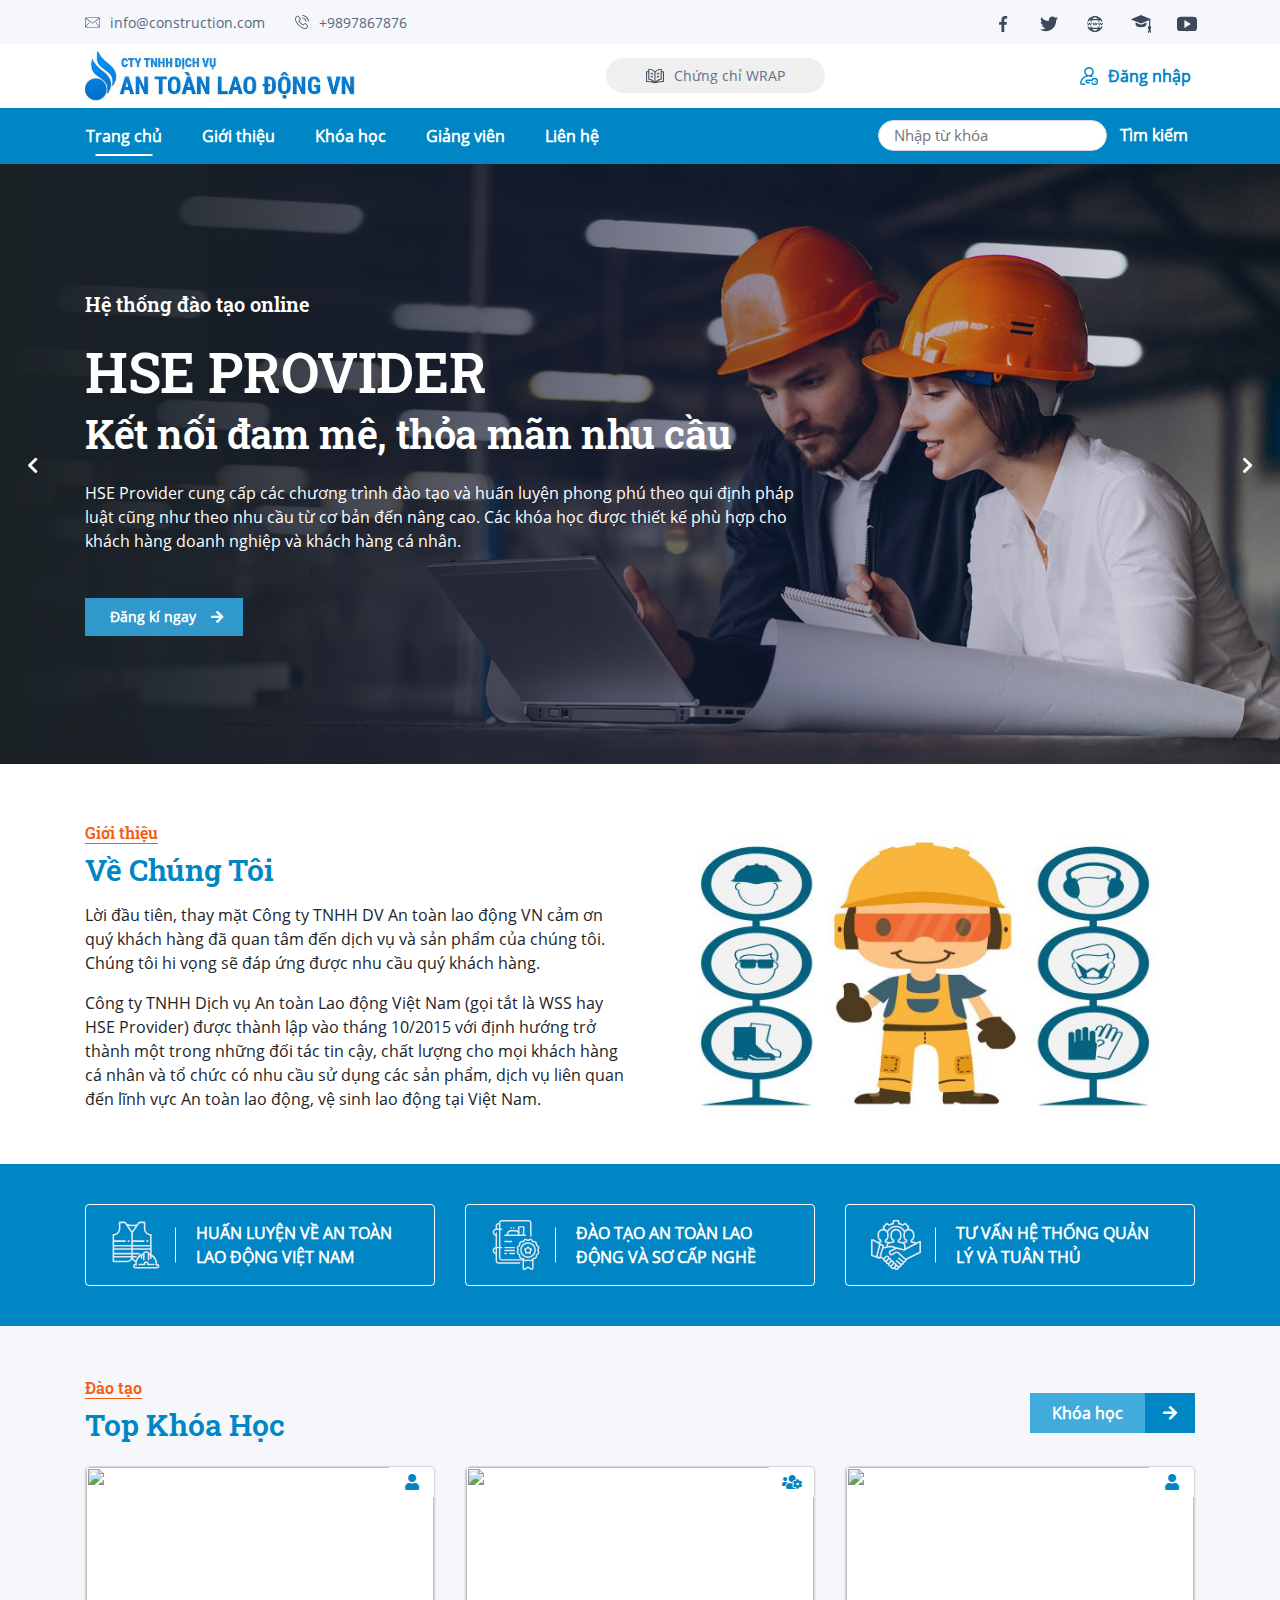
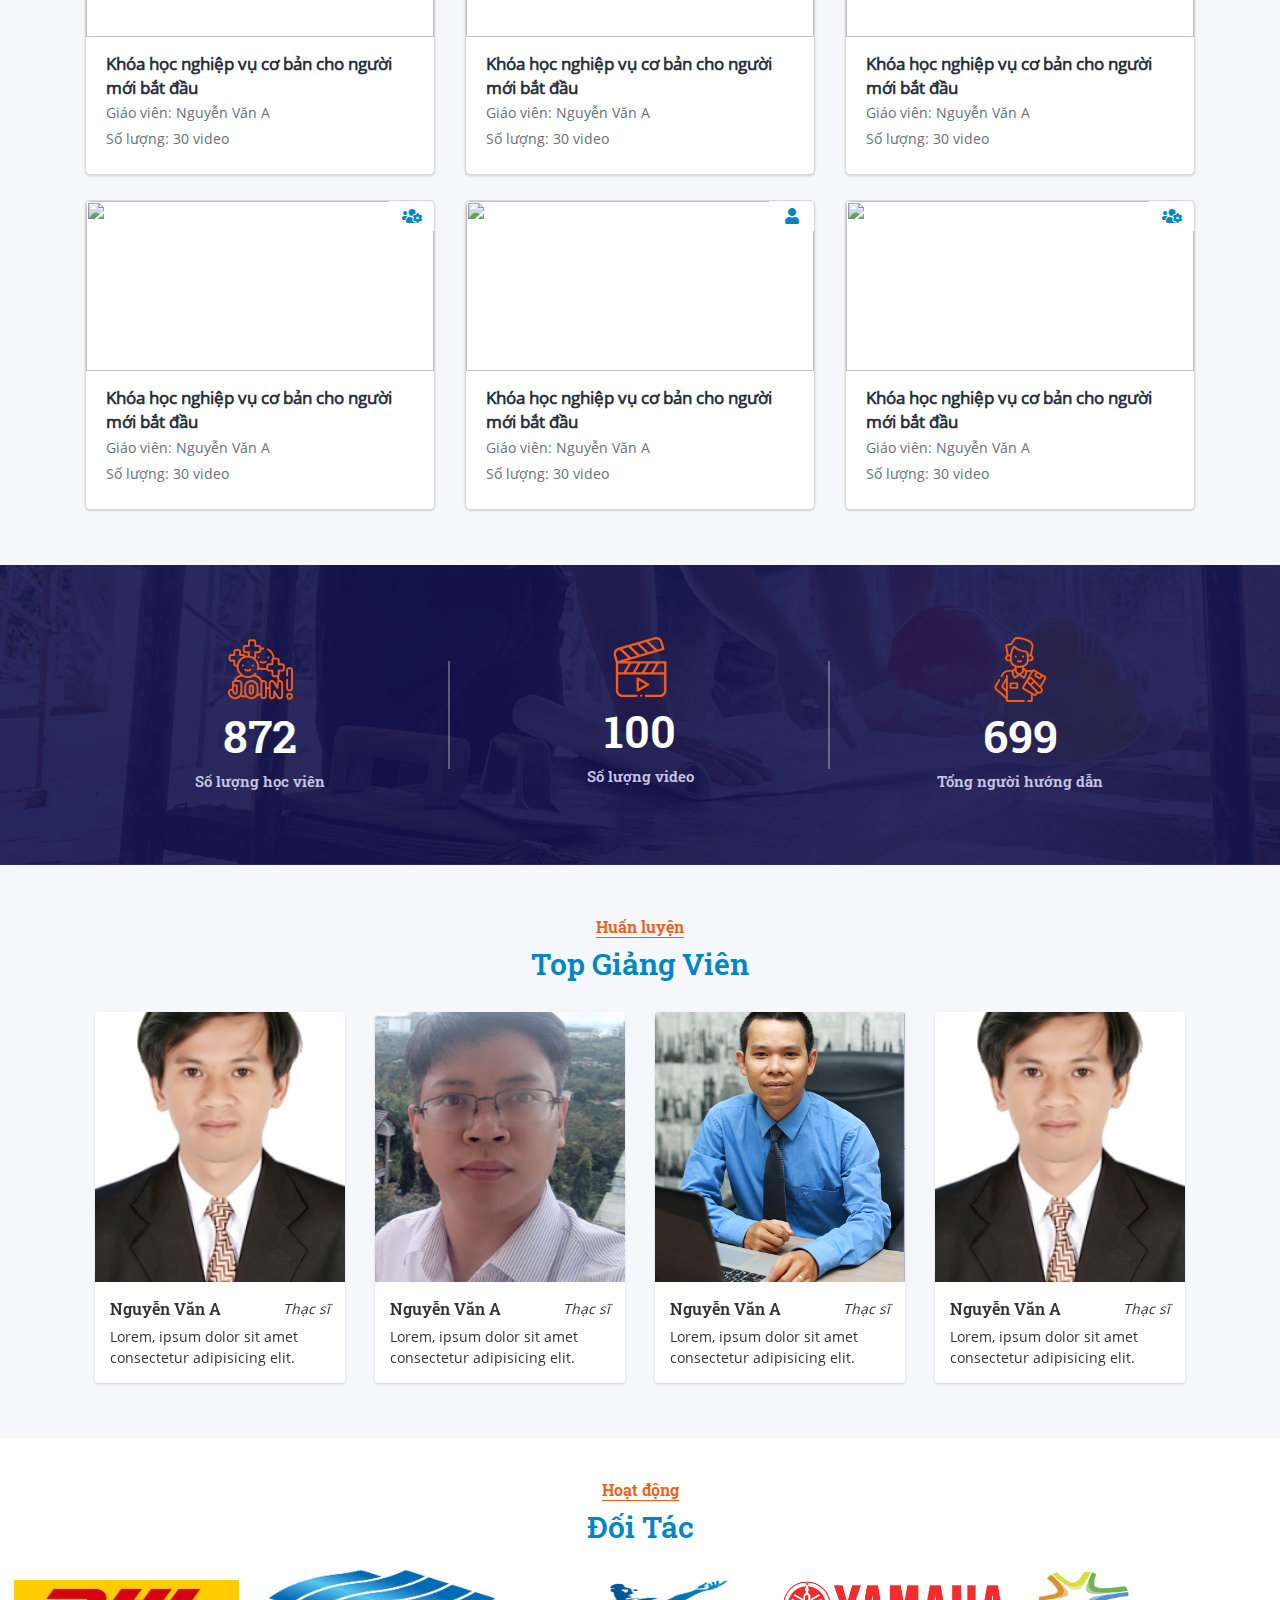
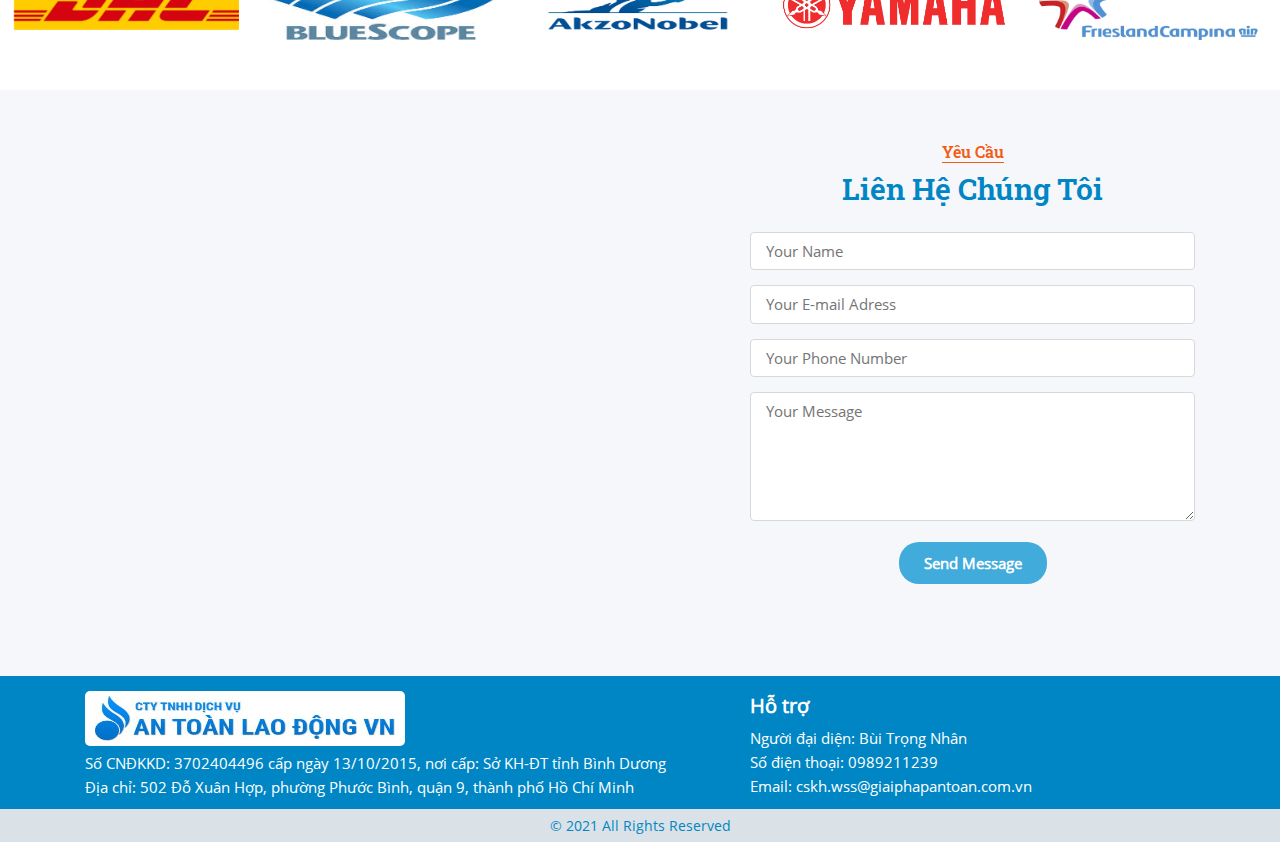
==== commit d627dc4b: "update ui" ====
--- a/index.html
+++ b/index.html
@@ -72,7 +72,7 @@
                                     <div class="nav-link link-custom">Trang chủ<span class="sr-only">(current)</span></div>
                                 </a>
                                 <a class="nav-item" href="#about">
-                                    <div class="nav-link link-custom respon-none">Giới thiệu</div>
+                                    <div class="nav-link link-custom d480-none">Giới thiệu</div>
                                 </a>
                                 <a class="nav-item" href="#session-scourse">
                                     <div class="nav-link link-custom">Khóa học</div>
@@ -81,7 +81,7 @@
                                     <div class="nav-link link-custom dl-none">Giảng viên</div>
                                 </a>
                                 <a class="nav-item" href="#session-contact">
-                                    <div class="nav-link link-custom respon-none">Liên hệ</div>
+                                    <div class="nav-link link-custom d320-none">Liên hệ</div>
                                 </a>
                             </div>
     
@@ -136,7 +136,7 @@
                                                                         <input type="checkbox" name="remember"> Ghi nhớ
                                                                     </label>
                                                                 </div>
-                                                                <a class="btn-fogot">Quên
+                                                                <a href="#" class="btn-fogot" data-target="#resetForm" data-toggle="modal">Quên
                                                                     mật khẩu?</a>
                                                             </div>
                                                         </div>
@@ -293,6 +293,37 @@
                                                             </div>
                                                         </div>
                                                     </div>
+                                                </div>
+                                            </div>
+                                        </div>
+                                    </div>
+                                </div>
+                            </div>
+
+                            <div id="resetForm" class="modal fade" role="dialog">
+                                <div class="modal-dialog modal-custom">
+                                    <div class="modal-content">
+                                        <div class="modal-body content-form">
+                                            <div style="display: flex; align-items: center; justify-content: space-between;">    
+                                                <div class="md-title">Quên mật khẩu</div>
+                                                <button data-dismiss="modal" class="close">&times;</button>
+                                            </div>
+                        
+                                            <div class="tab-content">
+                                                <div role="tabpanel" class="tab-pane active" id="tabLogin">
+                                                    <form class="form-horizontal ng-pristine ng-valid" method="post" action="">
+                                                        <div class="title">Vui lòng nhập địa chỉ email của bạn. Bạn sẽ nhận được một liên kết để tạo một mật khẩu mới qua email.</div>
+                                                        
+                                                        <div class="form-group required">
+                                                            <label for="inputEmailPhone" class="control-label">Email</label>
+                                                            <div class="input-wp">
+                                                                <input type="email" name="" value="" id=""
+                                                                        placeholder="Email" class="form-control"
+                                                                        required="required">
+                                                            </div>
+                                                            <button type="submit" class="btn btn-reset btn-hover">Gửi</button>
+                                                        </div>
+                                                    </form>
                                                 </div>
                                             </div>
                                         </div>
@@ -319,7 +350,7 @@
                                 </h3>
                                 <p class="text">HSE Provider cung cấp các chương trình đào tạo và huấn luyện phong phú theo qui định pháp luật 
                                     cũng như theo nhu cầu từ cơ bản đến nâng cao. Các khóa học được thiết kế phù hợp cho khách hàng doanh nghiệp và khách hàng cá nhân.</p>
-                                <button class="btn-hover now">Đăng kí ngay <i class="fas fa-arrow-right"></i></button>
+                                <a href="registerScourseDetailHome.html"><button class="btn-hover now">Đăng kí ngay <i class="fas fa-arrow-right"></i></button></a>
                             </div>
                         </div>
                     </div>
@@ -373,12 +404,12 @@
                                     <img src="./assets/flaticon/protector-vest.svg" alt="">
                                 </div>
                                 <div class="info-service">
-                                    <div class="title">Huấn luyện về An toàn lao động</div>
+                                    <div class="title">Huấn luyện về An toàn lao động việt nam</div>
                                 </div>
                             </div>
                         </div>
                         <div class="col-lg-4">
-                            <div class="item-service">
+                            <div class="item-service item-service-margin">
                                 <div class="img-service">
                                     <img src="./assets/flaticon/menu.svg" alt="">
                                 </div>
@@ -408,10 +439,10 @@
                     <span class="sub">Đào tạo</span>
                     <h4 class="main">Top Khóa Học</h4>
                 </div>
-                <div class="btn-wrapper">
+                <a href="registerScourseHome.html" class="btn-wrapper">
                     <button class="btn-hover btn-scourse">Khóa học</button>
                     <div class="icon-btn"><i class="fas fa-arrow-right"></i></div>
-                </div>
+                </a>
                 <!-- <button class="btn-hover btn-scourse">Khóa học <i class="fas fa-arrow-right"></i></button> -->
             </div>
             <div class="list-box-scourse container">
@@ -420,7 +451,7 @@
                         <div class="item-scourse-wp">
                             <div class="item">
                                 <div class="icon-scourse"><i class="fas fa-user"></i></div>
-                                <a href="learnScourse.html">
+                                <a href="registerScourseDetailHome.html">
                                     <div class="img-scourse-wp"><img class="img-fluid" src="https://64.media.tumblr.com/ae33a92f694ce59eba935b057c29a856/40fc6627ba1cdcf5-1a/s1280x1920/b0705d895f0a790297ae4bf7297b19aad769a8c6.jpg" alt="" srcset=""></div>
                                     <div class="srource-info">
                                         <h4 class="course-title">Khóa học nghiệp vụ cơ bản cho người mới bắt đầu</h4>
@@ -441,7 +472,7 @@
                         <div class="item-scourse-wp">
                             <div class="item">
                                 <div class="icon-scourse"><i class="fas fa-users-cog"></i></div>
-                                <a href="learnScourse.html">
+                                <a href="registerScourseDetailHome.html">
                                     <div class="img-scourse-wp"><img class="img-fluid" src="https://64.media.tumblr.com/ae33a92f694ce59eba935b057c29a856/40fc6627ba1cdcf5-1a/s1280x1920/b0705d895f0a790297ae4bf7297b19aad769a8c6.jpg" alt="" srcset=""></div>
                                     <div class="srource-info">
                                         <h4 class="course-title">Khóa học nghiệp vụ cơ bản cho người mới bắt đầu</h4>
@@ -462,7 +493,7 @@
                         <div class="item-scourse-wp">
                             <div class="item">
                                 <div class="icon-scourse"><i class="fas fa-user"></i></div>
-                                <a href="learnScourse.html">
+                                <a href="registerScourseDetailHome.html">
                                     <div class="img-scourse-wp"><img class="img-fluid" src="https://64.media.tumblr.com/ae33a92f694ce59eba935b057c29a856/40fc6627ba1cdcf5-1a/s1280x1920/b0705d895f0a790297ae4bf7297b19aad769a8c6.jpg" alt="" srcset=""></div>
                                     <div class="srource-info">
                                         <h4 class="course-title">Khóa học nghiệp vụ cơ bản cho người mới bắt đầu</h4>
@@ -483,7 +514,7 @@
                         <div class="item-scourse-wp">
                             <div class="item">
                                 <div class="icon-scourse"><i class="fas fa-users-cog"></i></div>
-                                <a href="learnScourse.html">
+                                <a href="registerScourseDetailHome.html">
                                     <div class="img-scourse-wp"><img class="img-fluid" src="https://64.media.tumblr.com/ae33a92f694ce59eba935b057c29a856/40fc6627ba1cdcf5-1a/s1280x1920/b0705d895f0a790297ae4bf7297b19aad769a8c6.jpg" alt="" srcset=""></div>
                                     <div class="srource-info">
                                         <h4 class="course-title">Khóa học nghiệp vụ cơ bản cho người mới bắt đầu</h4>
@@ -504,7 +535,7 @@
                         <div class="item-scourse-wp">
                             <div class="item">
                                 <div class="icon-scourse"><i class="fas fa-user"></i></div>
-                                <a href="learnScourse.html">
+                                <a href="registerScourseDetailHome.html">
                                     <div class="img-scourse-wp"><img class="img-fluid" src="https://64.media.tumblr.com/ae33a92f694ce59eba935b057c29a856/40fc6627ba1cdcf5-1a/s1280x1920/b0705d895f0a790297ae4bf7297b19aad769a8c6.jpg" alt="" srcset=""></div>
                                     <div class="srource-info">
                                         <h4 class="course-title">Khóa học nghiệp vụ cơ bản cho người mới bắt đầu</h4>
@@ -525,7 +556,7 @@
                         <div class="item-scourse-wp">
                             <div class="item">
                                 <div class="icon-scourse"><i class="fas fa-users-cog"></i></div>
-                                <a href="learnScourse.html">
+                                <a href="registerScourseDetailHome.html">
                                     <div class="img-scourse-wp"><img class="img-fluid" src="https://64.media.tumblr.com/ae33a92f694ce59eba935b057c29a856/40fc6627ba1cdcf5-1a/s1280x1920/b0705d895f0a790297ae4bf7297b19aad769a8c6.jpg" alt="" srcset=""></div>
                                     <div class="srource-info">
                                         <h4 class="course-title">Khóa học nghiệp vụ cơ bản cho người mới bắt đầu</h4>
@@ -735,6 +766,7 @@
             </div>
         </div>
     </div>
+    
     <!-- Jquery js file -->
     <script src="./assets/js/jquery.3.6.js"></script>
     <!-- Bootstrap js file -->
--- a/assets/css/styles.css
+++ b/assets/css/styles.css
@@ -891,6 +891,99 @@
 }
 
 /*2. Form Login & Regiter*/
+.modal-backdrop {
+  display: none;
+}
+
+#resetForm {
+  z-index: 11;
+}
+
+#resetForm .modal-custom .tab-content {
+  padding: 0 20px;
+}
+
+#resetForm .modal-custom .md-title {
+  color: #555;
+  text-transform: uppercase;
+  font-size: 14px;
+}
+
+#resetForm .modal-custom .title {
+  color: #555;
+  font-size: 14px;
+  text-align: center;
+  margin: 15px 0;
+}
+
+#resetForm .modal-custom .required {
+  display: -webkit-box;
+  display: -ms-flexbox;
+  display: flex;
+  -webkit-box-align: center;
+      -ms-flex-align: center;
+          align-items: center;
+  -webkit-box-pack: justify;
+      -ms-flex-pack: justify;
+          justify-content: space-between;
+}
+
+#resetForm .modal-custom .required .control-label {
+  font-size: 13px;
+  font-weight: normal;
+  margin-bottom: 0;
+  width: 75px;
+  margin-right: 15px;
+  color: #000;
+}
+
+#resetForm .modal-custom .required .control-label:before {
+  content: '* ';
+  color: #f00;
+  font-weight: bold;
+}
+
+#resetForm .modal-custom .required .input-wp {
+  width: 100%;
+  margin-right: 30px;
+}
+
+#resetForm .modal-custom .required .input-wp .form-control {
+  display: block;
+  width: 100%;
+  height: 34px;
+  padding: 6px 12px;
+  font-size: 13px;
+  line-height: 1.42857143;
+  color: #555;
+  background-color: #fff;
+  background-image: none;
+  border: 1px solid #ccc;
+  border-radius: 4px;
+  -webkit-box-shadow: inset 0 1px 1px rgba(0, 0, 0, 0.075);
+  box-shadow: inset 0 1px 1px rgba(0, 0, 0, 0.075);
+  outline: none;
+}
+
+#resetForm .modal-custom .required .input-wp .form-control:focus {
+  border-color: #66afe9;
+  -webkit-box-shadow: inset 0 1px 1px rgba(0, 0, 0, 0.075), 0 0 8px rgba(102, 175, 233, 0.6);
+  box-shadow: inset 0 1px 1px rgba(0, 0, 0, 0.075), 0 0 8px rgba(102, 175, 233, 0.6);
+}
+
+#resetForm .modal-custom .required .btn-reset {
+  color: #fff;
+  font-weight: 600;
+  font-size: 13px;
+  border-radius: 0;
+  padding-left: 25px;
+  padding-right: 25px;
+}
+
+#loginForm {
+  z-index: 10;
+}
+
 #loginForm .modal-custom {
   max-width: 600px;
 }
@@ -1739,8 +1832,8 @@
 }
 
 .infoUser .list-info .flex-center .title {
-  width: 140px;
-  margin-right: 15px;
+  width: 165px;
+  font-size: 14px;
 }
 
 .infoUser .list-info .flex-center input {
@@ -1749,6 +1842,7 @@
   outline: none;
   border-radius: 5px;
   padding: 3px 10px;
+  font-size: 14px;
 }
 
 .infoUser .list-info .flex-center input:focus {
@@ -1776,7 +1870,7 @@
   text-align: center;
   text-transform: uppercase;
   font-weight: 500;
-  font-size: 15px;
+  font-size: 14px;
   border: 1px solid #d8d8d8;
   padding: 7px;
 }
@@ -1800,6 +1894,7 @@
 .infoUser .list-info .table-my-scourse table tbody tr td {
   border: 1px solid #d8d8d8;
   padding: 10px;
+  font-size: 14px;
 }
 
 .infoUser .list-info .table-my-scourse table tbody .align-center {
@@ -2112,6 +2207,10 @@
   opacity: 0;
   -webkit-transition: 1s;
   transition: 1s;
+}
+
+.home-page #carouselBackgroundPanner .item-carousel-first .box-inner a {
+  text-decoration: none;
 }
 
 .home-page #carouselBackgroundPanner .item-carousel-first .box-inner .now {
@@ -2271,9 +2370,9 @@
 
 .home-page #main-title-home .main {
   color: #0086c4;
-  font-size: 45px;
+  font-size: 30px;
   font-weight: bold;
-  margin-top: 10px;
+  margin-top: 7px;
 }
 
 .home-page .top-instructor {
@@ -2425,6 +2524,15 @@
   -webkit-box-pack: justify;
       -ms-flex-pack: justify;
           justify-content: space-between;
+  margin-bottom: 15px;
+}
+
+.home-page #session-scourse .scourse-header a {
+  text-decoration: none;
+}
+
+.home-page #session-scourse .scourse-header #main-title-home {
+  margin-bottom: 0;
 }
 
 .home-page #session-scourse .scourse-header .btn-wrapper {
@@ -2450,12 +2558,12 @@
       -ms-flex-pack: center;
           justify-content: center;
   width: 115px;
-  height: 45px;
+  height: 40px;
 }
 
 .home-page #session-scourse .scourse-header .btn-wrapper .icon-btn {
   width: 50px;
-  height: 45px;
+  height: 40px;
   display: -webkit-box;
   display: -ms-flexbox;
   display: flex;
@@ -2596,6 +2704,10 @@
           align-items: center;
 }
 
+.home-page #about .about-wrapper .about-company #main-title-home {
+  margin-bottom: 15px;
+}
+
 .home-page #about .about-wrapper .about-company .hse-image img {
   width: 100%;
   height: 100%;
@@ -2802,6 +2914,12 @@
     margin-top: 30px;
     margin-bottom: 40px;
   }
+  .home-page #about .about-service .item-service.item-service-margin {
+    margin: 15px 0;
+  }
+  .home-page #session-contact .map {
+    margin-bottom: 25px;
+  }
 }
 
 @media only screen and (max-width: 768px) {
@@ -3032,8 +3150,14 @@
     font-size: 14px;
   }
   .home-page #main-title-home .main {
-    font-size: 37px;
+    font-size: 25px;
     margin-bottom: 1px;
+  }
+  .home-page #about .about-wrapper {
+    margin-bottom: 0;
+  }
+  .home-page #about {
+    margin-top: 20px;
   }
   .home-page .top-instructor .owl-carousel .item-instructor img {
     height: 230px;
@@ -3063,6 +3187,31 @@
   .home-page #session-scourse .scourse-header .btn-wrapper .icon-btn {
     width: 42px;
     height: 40px;
+  }
+  .home-page #about .about-wrapper .about-company .infomation p {
+    font-size: 15px;
+  }
+  .home-page #session-contact .map {
+    height: 350px;
+    margin-bottom: 15px;
+  }
+  .home-page #session-contact .map iframe {
+    height: 350px;
+  }
+  .home-page #session-contact .contact-form input, .home-page #session-contact .contact-form textarea {
+    font-size: 14px;
+    padding: 5px 15px;
+  }
+  .home-page .header .navbar-light .nav-item .link-custom {
+    font-size: 15px;
+    margin-right: 18px;
+  }
+  .header .navbar-light .site-login {
+    font-size: 15px;
+  }
+  .home-page #session-scourse {
+    padding-top: 25px;
+    padding-bottom: 15px;
   }
 }
 
@@ -3262,7 +3411,10 @@
     font-size: 13px;
   }
   .home-page #main-title-home .main {
-    font-size: 33px;
+    font-size: 22px;
+  }
+  .home-page #about .about-wrapper .about-company .infomation p {
+    font-size: 14px;
   }
   .home-page .top-instructor {
     padding-top: 17px;
@@ -3324,6 +3476,41 @@
     height: 30px;
     background: none !important;
     opacity: 0;
+  }
+  .home-page #about .about-service .item-service .info-service .title {
+    font-size: 14px;
+  }
+  .home-page #about .about-service .item-service .img-service img {
+    width: 45px;
+    height: 45px;
+  }
+  .home-page #about .about-service .item-service {
+    padding: 13px 23px;
+  }
+  .home-page #about .about-service {
+    padding: 30px 0;
+  }
+  .home-page .header .navbar-light .nav-item .link-custom {
+    margin-right: 24px;
+    font-size: 14px;
+  }
+  .header .navbar-light .site-login {
+    font-size: 14px;
+  }
+  .home-page .header .navbar-light .nav-item .d480-none {
+    display: none;
+  }
+  #loginForm .modal-content .content-form .form-group .checkbox label {
+    margin-left: 0;
+  }
+  #loginForm .modal-content .content-form .tab-content .required .control-label {
+    width: 130px;
+  }
+  #loginForm .modal-content .content-form .tab-content .form-group {
+    text-align: center;
+  }
+  #loginForm .modal-content .content-form .form-group .btn-submit {
+    margin-left: 0;
   }
 }
 
@@ -3512,9 +3699,6 @@
   .home-page #carouselBackgroundPanner .item-carousel-first .box-inner .main-title .item-sub {
     font-size: 15px;
   }
-  .home-page #main-title-home .main {
-    font-size: 27px;
-  }
   .home-page #session-scourse .scourse-header .btn-wrapper {
     display: none;
   }
@@ -3526,6 +3710,7 @@
   }
   .home-page .top-instructor {
     padding-bottom: 10px;
+    padding-top: 0;
   }
   .home-page #session-scourse {
     padding-top: 10px;
@@ -3553,5 +3738,71 @@
   .list-of-lessions .content-video-wrapper .video-wrapper .tabs-information .tab-content {
     padding: 0;
   }
+  .home-page #about .about-service .item-service {
+    padding: 8px 18px;
+  }
+  .home-page #about .about-service .item-service .img-service {
+    padding-right: 12px;
+  }
+  .home-page #about .about-service .item-service .img-service img {
+    width: 40px;
+    height: 40px;
+  }
+  .home-page #about .about-service .item-service .info-service {
+    margin-left: 15px;
+  }
+  .home-page #about {
+    margin-top: 12px;
+  }
+  .home-page #session-contact {
+    padding-top: 30px;
+    padding-bottom: 15px;
+  }
+  .home-page #session-contact .map iframe {
+    height: 270px;
+  }
+  .home-page #session-contact .map {
+    height: 270px;
+  }
+  .home-page #session-contact .contact-form .btn-send {
+    padding: 6px 25px;
+    font-size: 13px;
+  }
+  .home-page #session-contact .contact-form input, .home-page #session-contact .contact-form textarea {
+    font-size: 13px;
+  }
+  .home-page #about .about-wrapper .about-company .infomation p {
+    font-size: 13px;
+  }
+  .home-page #about .about-service .item-service .info-service .title {
+    font-size: 13px;
+  }
+  .home-page #about .about-service .item-service .img-service img {
+    width: 35px;
+    height: 35px;
+  }
+  .home-page .header .navbar-light .nav-item .d320-none {
+    display: none;
+  }
+  #loginForm .modal-content .content-form .tab-content .form-group {
+    display: block;
+    text-align: left;
+  }
+  #loginForm .modal-content .content-form .tab-content .required .control-label {
+    text-align: left;
+  }
+  #resetForm .modal-content .content-form .tab-content .form-group {
+    display: block;
+    text-align: left;
+  }
+  #resetForm .modal-content .content-form .tab-content .required .control-label {
+    text-align: left;
+  }
+  #resetForm .modal-custom .required .btn-reset {
+    margin-top: 15px;
+  }
+  #resetForm .modal-custom .tab-content {
+    padding: 0;
+  }
 }
 /*# sourceMappingURL=styles.css.map */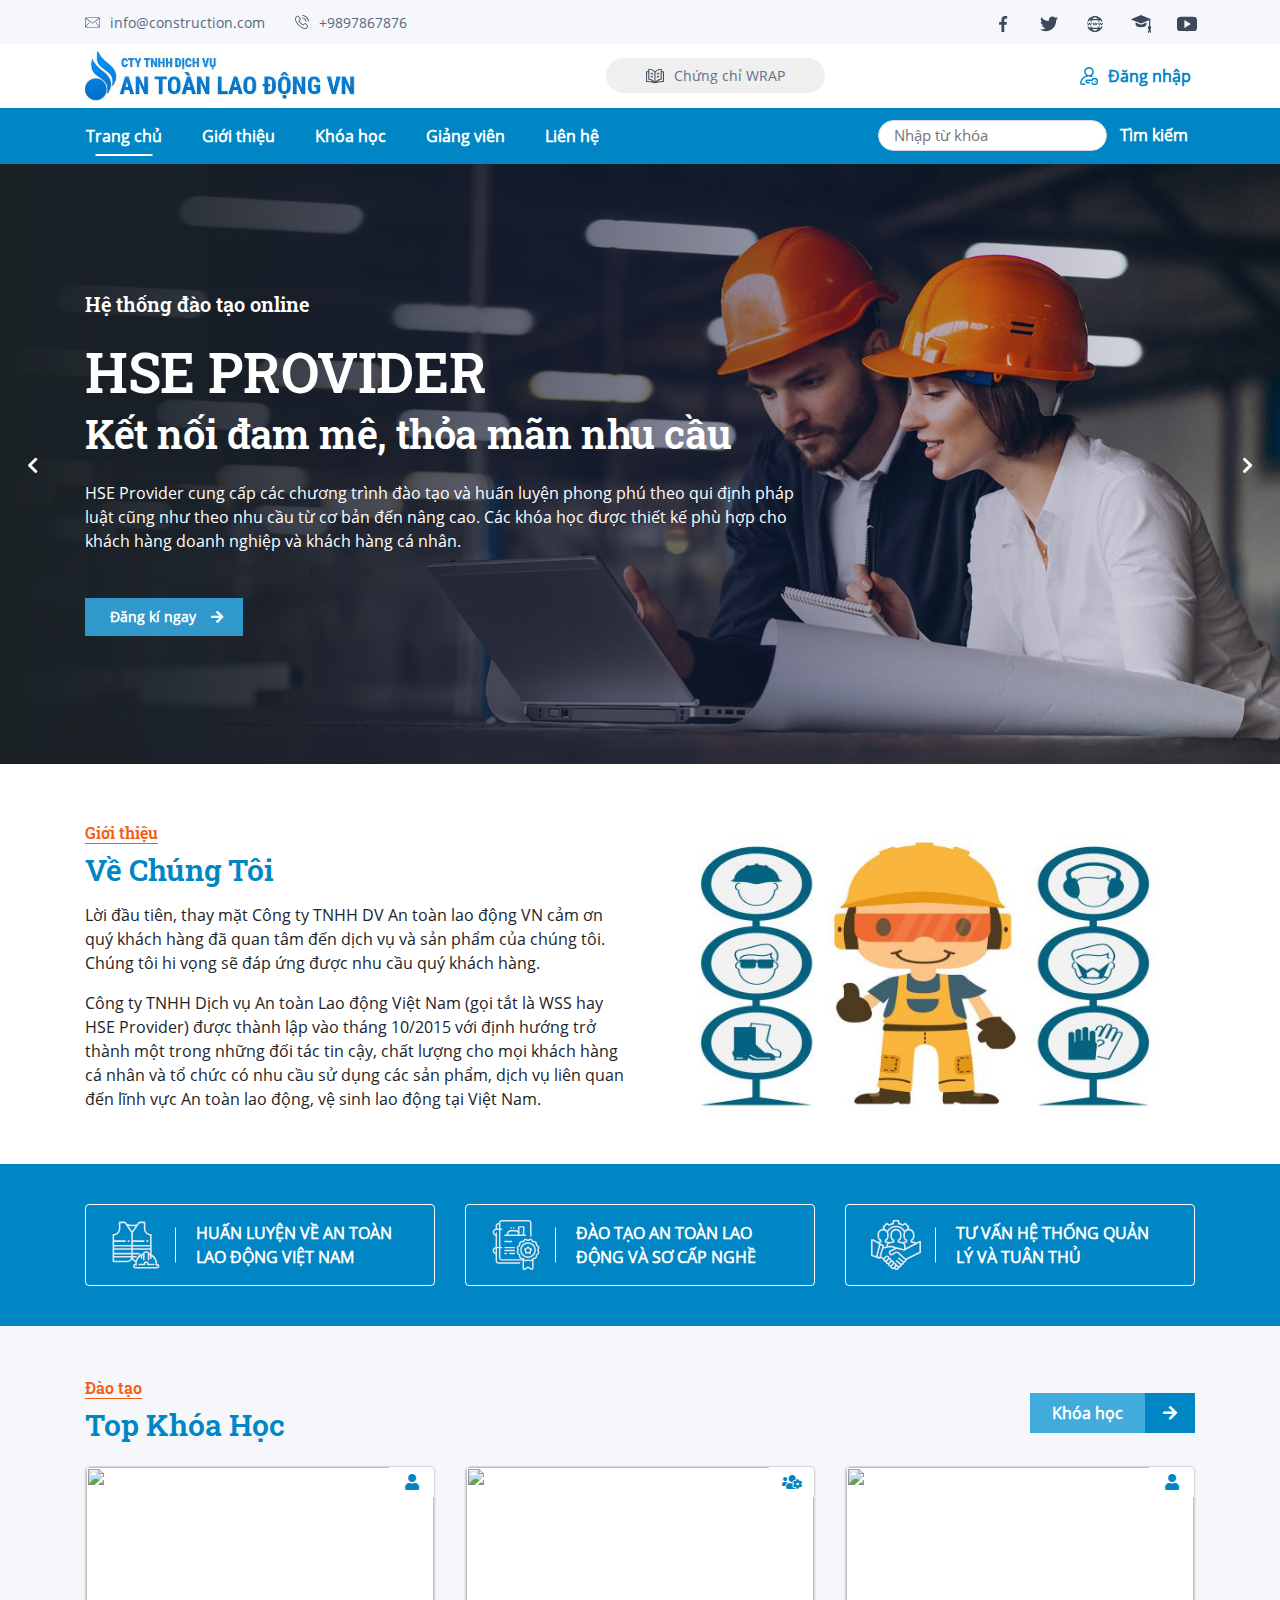
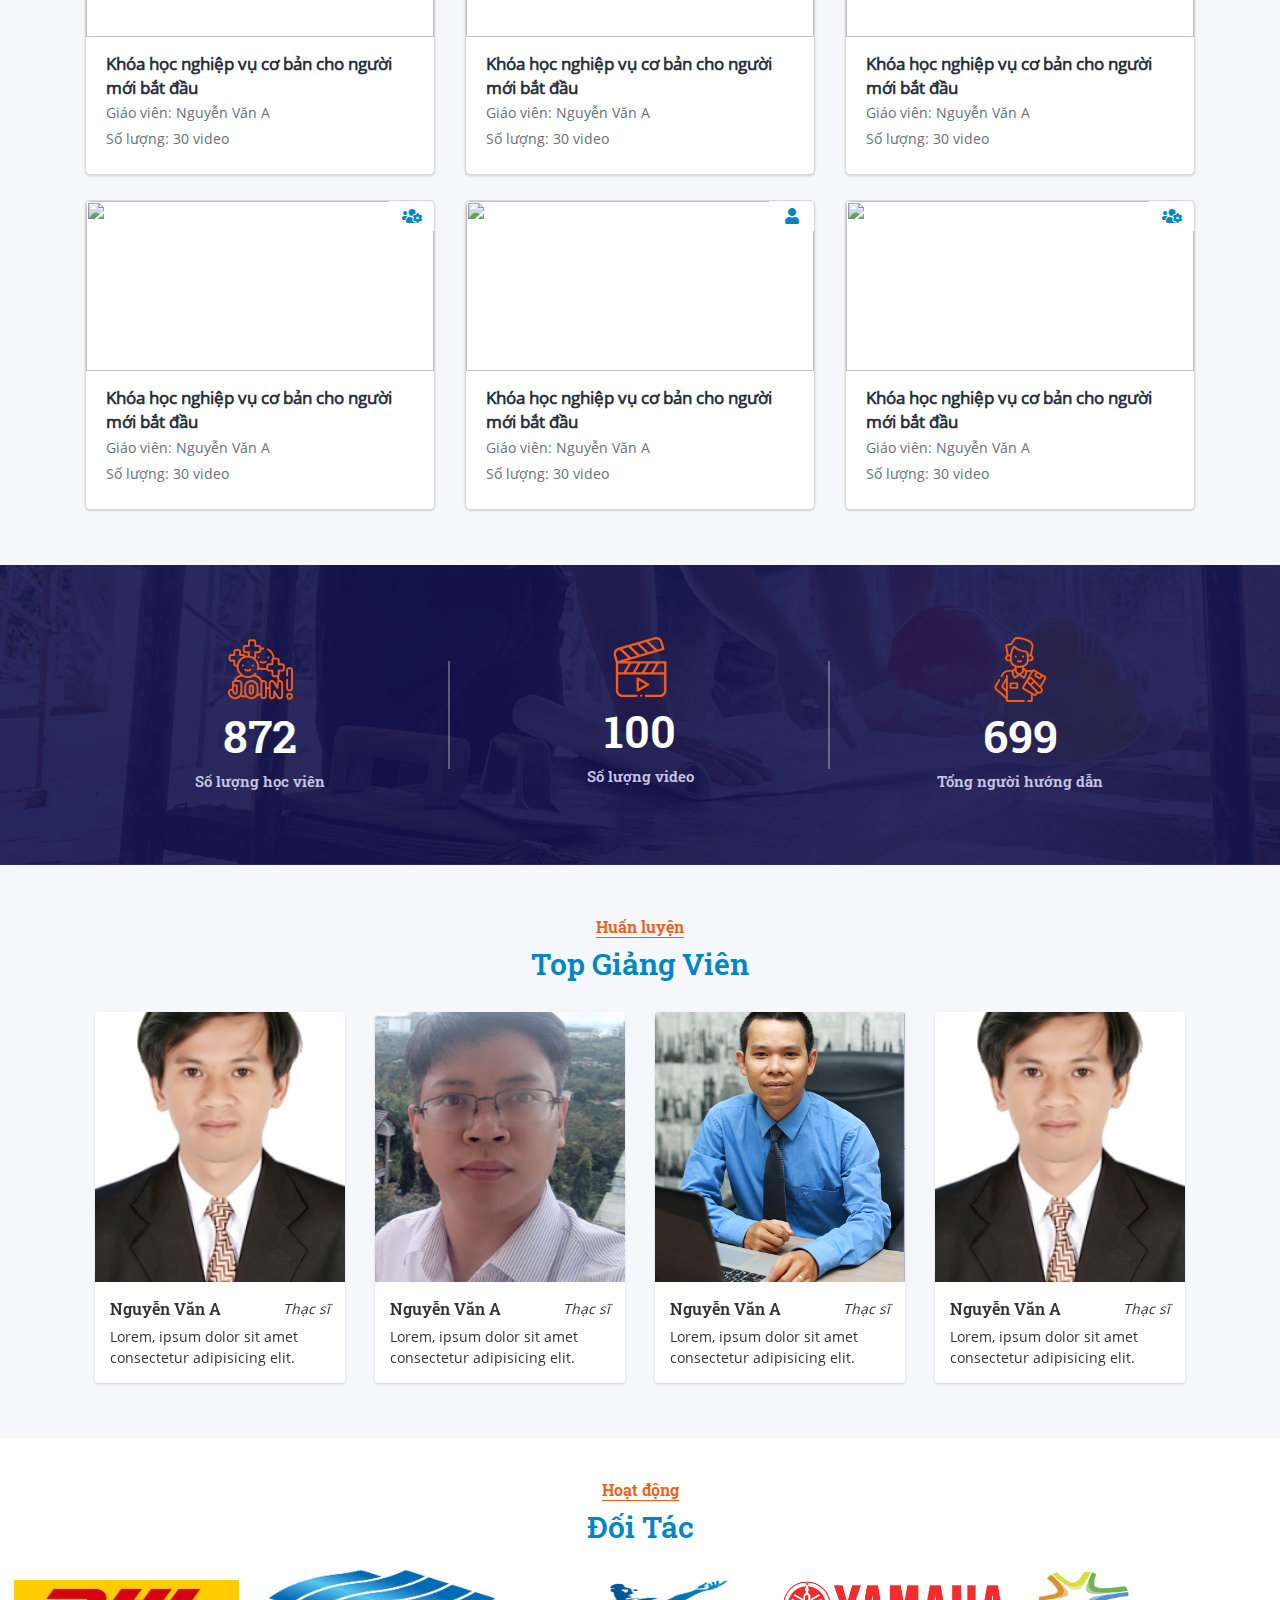
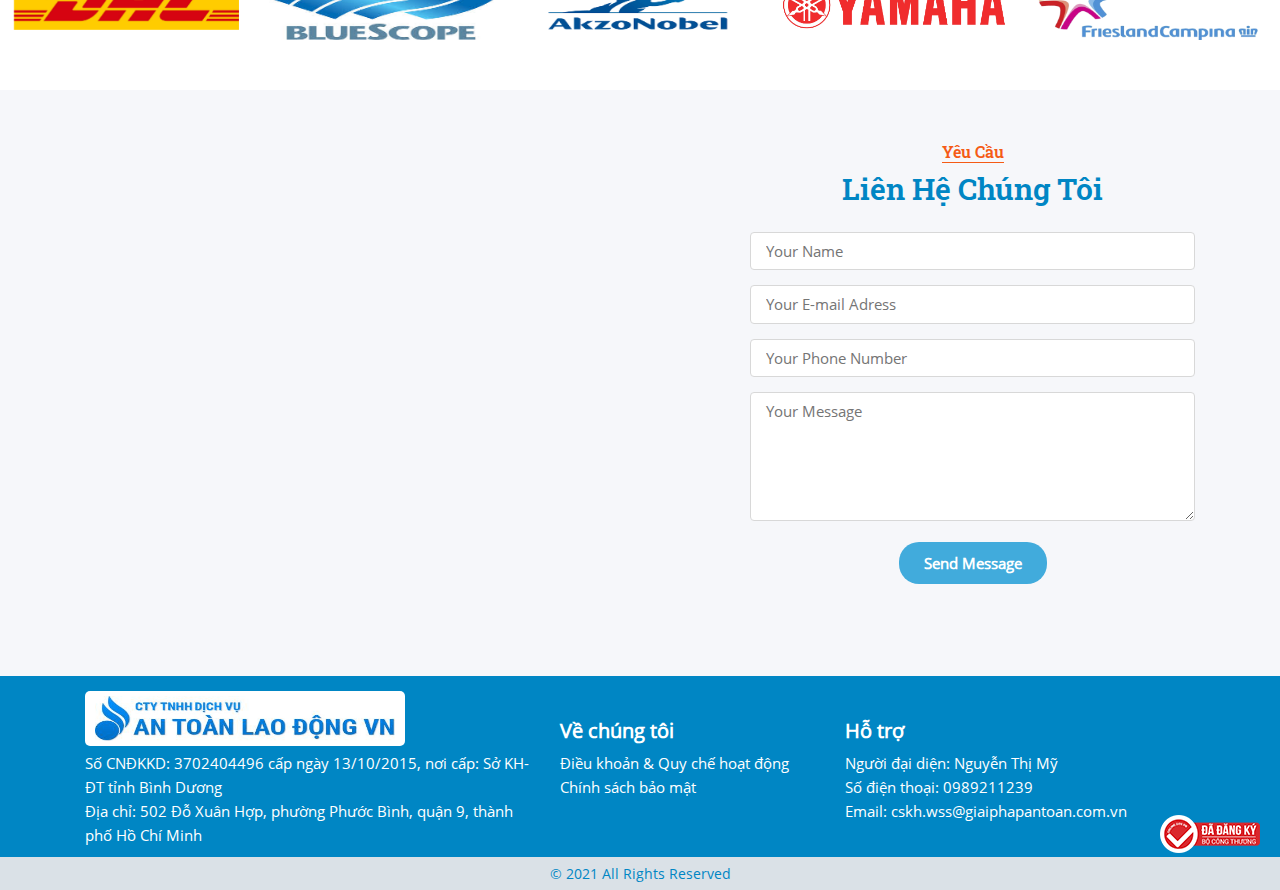
==== commit 9f5297c4: "update ui" ====
--- a/index.html
+++ b/index.html
@@ -740,7 +740,7 @@
         <div class="footer-wp">
             <div class="container footer">
                 <div class="row">
-                    <div class="col-sm-12 col-md-7 col-lg-7">
+                    <div class="col-sm-12 col-md-12 col-lg-5">
                         <div class="box">
                             <div class="logo-ft"><img class="img-logo" src="./assets/images/logo-atld.png" alt=""></div>
                             <ul class="content">
@@ -749,17 +749,29 @@
                             </ul>
                         </div>
                     </div>
-                    <div class="col-sm-12 col-md-5 col-lg-5">
-                        <div class="box">
+                    <div class="col-sm-12 col-md-5 col-lg-3">
+                        <div class="box box-item">
+                            <div class="title">Về chúng tôi</div>
+                            <ul class="content">
+                                <li>Điều khoản & Quy chế hoạt động</li>
+                                <li>Chính sách bảo mật</li>
+                            </ul>
+                        </div>
+                    </div>
+                    <div class="col-sm-12 col-md-7 col-lg-4">
+                        <div class="box box-item">
                             <div class="title">Hỗ trợ</div>
                             <ul class="content">
-                                <li>Người đại diện: Bùi Trọng Nhân</li>
+                                <li>Người đại diện: Nguyễn Thị Mỹ</li>
                                 <li>Số điện thoại: 0989211239</li>
                                 <li>Email: cskh.wss@giaiphapantoan.com.vn</li>
                             </ul>
                         </div>
                     </div>
                 </div>
+            </div>
+            <div class="logo-congthuong">
+                <img src="./assets/images/logo-congthuong.png" alt="">
             </div>
             <div class="copy-right">
                 © 2021 All Rights Reserved
--- a/assets/css/styles.css
+++ b/assets/css/styles.css
@@ -688,6 +688,7 @@
 /*Footer*/
 .footer-wp {
   background: #0086c4;
+  position: relative;
 }
 
 .footer-wp .footer {
@@ -730,6 +731,23 @@
   line-height: 1.5rem;
   font-size: 15px;
   font-weight: 500;
+}
+
+.footer-wp .footer .box-item {
+  margin-top: 25px;
+}
+
+.footer-wp .logo-congthuong {
+  position: absolute;
+  right: 0;
+  bottom: 0;
+  margin-bottom: 37px;
+  margin-right: 20px;
+}
+
+.footer-wp .logo-congthuong img {
+  -o-object-fit: contain;
+     object-fit: contain;
 }
 
 .footer-wp .copy-right {
@@ -891,6 +909,10 @@
 }
 
 /*2. Form Login & Regiter*/
+.modal {
+  background-color: #00000052;
+}
+
 .modal-backdrop {
   display: none;
 }
@@ -1363,6 +1385,7 @@
   margin: 0 auto;
   margin-top: 72px !important;
   overflow: hidden;
+  padding-right: 15px;
 }
 
 .list-of-lessions .content-video-wrapper::-webkit-scrollbar {
@@ -1631,10 +1654,11 @@
 }
 
 .list-of-lessions .content-video-wrapper .table-of-content .list-lession {
-  position: fixed;
+  position: absolute;
   top: 0;
   margin-left: 20px;
-  margin-top: 72px;
+  padding-right: 15px;
+  width: 100%;
   height: calc(100vh - 72px);
   overflow: auto;
   background: #dddddd6b;
@@ -1648,6 +1672,127 @@
 
 .tabs-information .tab-content .table-of-content {
   display: none;
+}
+
+.tabs-information .tab-content .tab-question {
+  margin-bottom: 20px;
+}
+
+.tabs-information .tab-content .tab-question .question {
+  margin-top: 10px;
+}
+
+.tabs-information .tab-content .session-input {
+  display: -webkit-box;
+  display: -ms-flexbox;
+  display: flex;
+  -webkit-box-align: center;
+      -ms-flex-align: center;
+          align-items: center;
+  margin-bottom: 15px;
+}
+
+.tabs-information .tab-content .session-input input {
+  width: 50%;
+  outline: none;
+  border: 1px solid #d8d8d8;
+  padding: 2px 10px;
+}
+
+.tabs-information .tab-content .session-input .btn-submit {
+  border: none;
+  outline: none;
+  padding: 3px 15px;
+  color: #fff;
+  font-weight: 500;
+  margin-left: 15px;
+}
+
+.tabs-information .tab-content .tab-answer {
+  width: 80%;
+}
+
+.tabs-information .tab-content .tab-answer .item-answer {
+  display: -webkit-box;
+  display: -ms-flexbox;
+  display: flex;
+  -webkit-box-align: center;
+      -ms-flex-align: center;
+          align-items: center;
+  margin-bottom: 15px;
+  width: 100%;
+}
+
+.tabs-information .tab-content .tab-answer .item-answer .avatar {
+  width: 50px;
+  height: 50px;
+  border-radius: 3px;
+  border: 1px solid #d8d8d8;
+  display: -webkit-box;
+  display: -ms-flexbox;
+  display: flex;
+  -webkit-box-align: center;
+      -ms-flex-align: center;
+          align-items: center;
+  -webkit-box-pack: center;
+      -ms-flex-pack: center;
+          justify-content: center;
+}
+
+.tabs-information .tab-content .tab-answer .item-answer .avatar img {
+  width: 40px;
+  height: 40px;
+  border-radius: 3px;
+}
+
+.tabs-information .tab-content .tab-answer .item-answer .answer {
+  margin-left: 10px;
+  border-radius: 3px;
+  border: 1px solid #d8d8d8;
+  width: 80%;
+  padding: 3px 10px;
+  font-size: 14px;
+  color: #333;
+  width: 100%;
+}
+
+.tabs-information .tab-content .tab-answer .item-answer .answer .name {
+  font-size: 14px;
+  font-weight: 600;
+}
+
+.tabs-information .tab-content .tab-answer .item-answer .answer .an-header {
+  display: -webkit-box;
+  display: -ms-flexbox;
+  display: flex;
+  -webkit-box-align: center;
+      -ms-flex-align: center;
+          align-items: center;
+  -webkit-box-pack: justify;
+      -ms-flex-pack: justify;
+          justify-content: space-between;
+}
+
+.tabs-information .tab-content .tab-answer .item-answer .answer .an-header .btn-answer {
+  cursor: pointer;
+}
+
+.tabs-information .tab-content .tab-answer .item-answer .answer .an-header .btn-answer:hover {
+  color: #0086c4;
+}
+
+.tabs-information .tab-content .tab-answer .admin-answer {
+  -webkit-box-pack: end;
+      -ms-flex-pack: end;
+          justify-content: flex-end;
+}
+
+.tabs-information .tab-content .tab-answer .admin-answer input {
+  width: 68%;
+}
+
+.tabs-information .tab-content .tab-answer .item-answer.admin {
+  padding-left: 30px;
 }
 
 /*7. Register source detail*/
@@ -2811,6 +2956,72 @@
   border-radius: 20px;
 }
 
+#modal-done .modal-dialog {
+  max-width: 800px !important;
+  display: -webkit-box;
+  display: -ms-flexbox;
+  display: flex;
+  -webkit-box-pack: center;
+      -ms-flex-pack: center;
+          justify-content: center;
+}
+
+#modal-done .modal-dialog .modal-content {
+  background-image: url("../images/bg.jpg");
+  background-position: center;
+  background-size: 100% 100%;
+  background-repeat: no-repeat;
+  position: relative;
+}
+
+#modal-done .modal-dialog .modal-content .icon-close {
+  position: absolute;
+  top: 0;
+  right: 0;
+  margin: 0 5px 0 0 !important;
+  padding: 0 !important;
+  z-index: 2;
+}
+
+#modal-done .modal-dialog .modal-content .modal-body {
+  padding: 4.5rem 1.5rem !important;
+}
+
+#modal-done .modal-dialog .modal-content .modal-body .header-title {
+  text-align: center;
+  font-weight: 600;
+}
+
+#modal-done .modal-dialog .modal-content .modal-body .text-center {
+  text-align: center;
+}
+
+#modal-done .modal-dialog .modal-content .modal-body .name-user {
+  font-size: 32px;
+  font-weight: 600;
+  padding: 17px 0;
+}
+
+#modal-done .modal-dialog .modal-content .modal-body .italic {
+  font-style: italic;
+}
+
+#modal-done .modal-dialog .modal-content .modal-body .name-regis {
+  font-size: 23px;
+}
+
+#modal-done .modal-dialog .modal-content .modal-body .footer-done {
+  display: -webkit-box;
+  display: -ms-flexbox;
+  display: flex;
+  -webkit-box-align: center;
+      -ms-flex-align: center;
+          align-items: center;
+  -ms-flex-pack: distribute;
+      justify-content: space-around;
+  padding: 30px 60px 5px 60px;
+}
+
 @media only screen and (max-width: 1024px) {
   .category .sidebar-wp {
     margin-right: 0;
@@ -2829,6 +3040,9 @@
   }
   .list-of-lessions .content-video-wrapper .table-of-content .list-lession {
     margin-left: 0;
+  }
+  .list-of-lessions .content-video-wrapper, .list-of-lessions .content-video-wrapper .table-of-content .list-lession {
+    padding-right: 0px;
   }
 }
 
@@ -3512,6 +3726,12 @@
   #loginForm .modal-content .content-form .form-group .btn-submit {
     margin-left: 0;
   }
+  .list-of-lessions .content-video-wrapper .video-wrapper .tabs-information .nav-tabs .nav-item .nav-link {
+    padding: 0.25rem 0.9rem !important;
+  }
+  .tabs-information .tab-content .tab-answer {
+    width: 100%;
+  }
 }
 
 @media only screen and (max-width: 320px) {
@@ -3596,7 +3816,7 @@
     padding: 0px !important;
   }
   .list-of-lessions .content-video-wrapper .video-wrapper .tabs-information .nav-tabs .nav-item .nav-link {
-    padding: 0.3rem 0.8rem !important;
+    padding: 0.2rem 0.6rem !important;
   }
   .list-of-lessions .content-video-wrapper .video-wrapper #session-learn.show-video-learn {
     padding: 0 30px;
@@ -3804,5 +4024,19 @@
   #resetForm .modal-custom .tab-content {
     padding: 0;
   }
+  .tabs-information .tab-content .tab-answer .item-answer .avatar {
+    width: 40px;
+    height: 40px;
+  }
+  .tabs-information .tab-content .tab-answer .item-answer .avatar img {
+    width: 32px;
+    height: 32px;
+  }
+  .tabs-information .tab-content .tab-answer .item-answer .avatar .tabs-information .tab-content .tab-answer .item-answer .answer {
+    font-size: 13px;
+  }
+  .tabs-information .tab-content .tab-answer .item-answer .avatar .tabs-information .tab-content .tab-answer .item-answer .answer .name {
+    font-size: 13px;
+  }
 }
 /*# sourceMappingURL=styles.css.map */